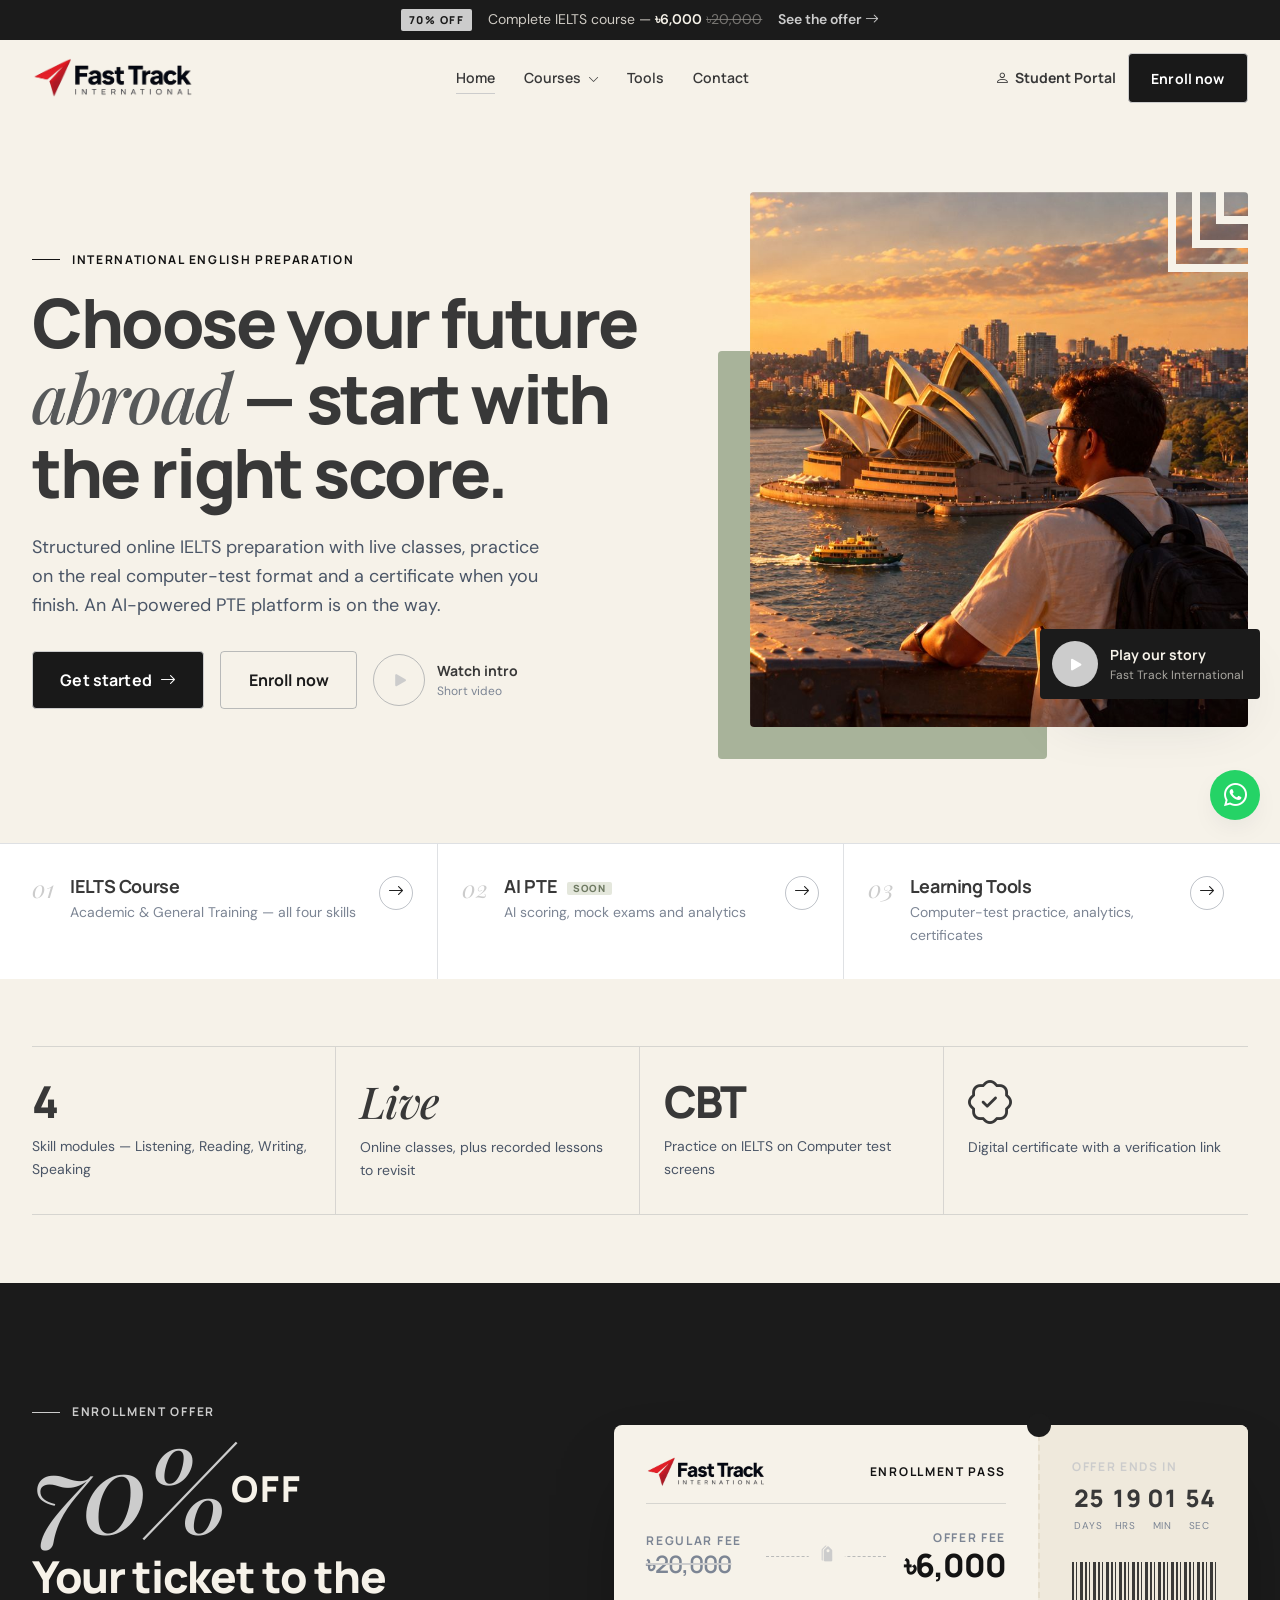
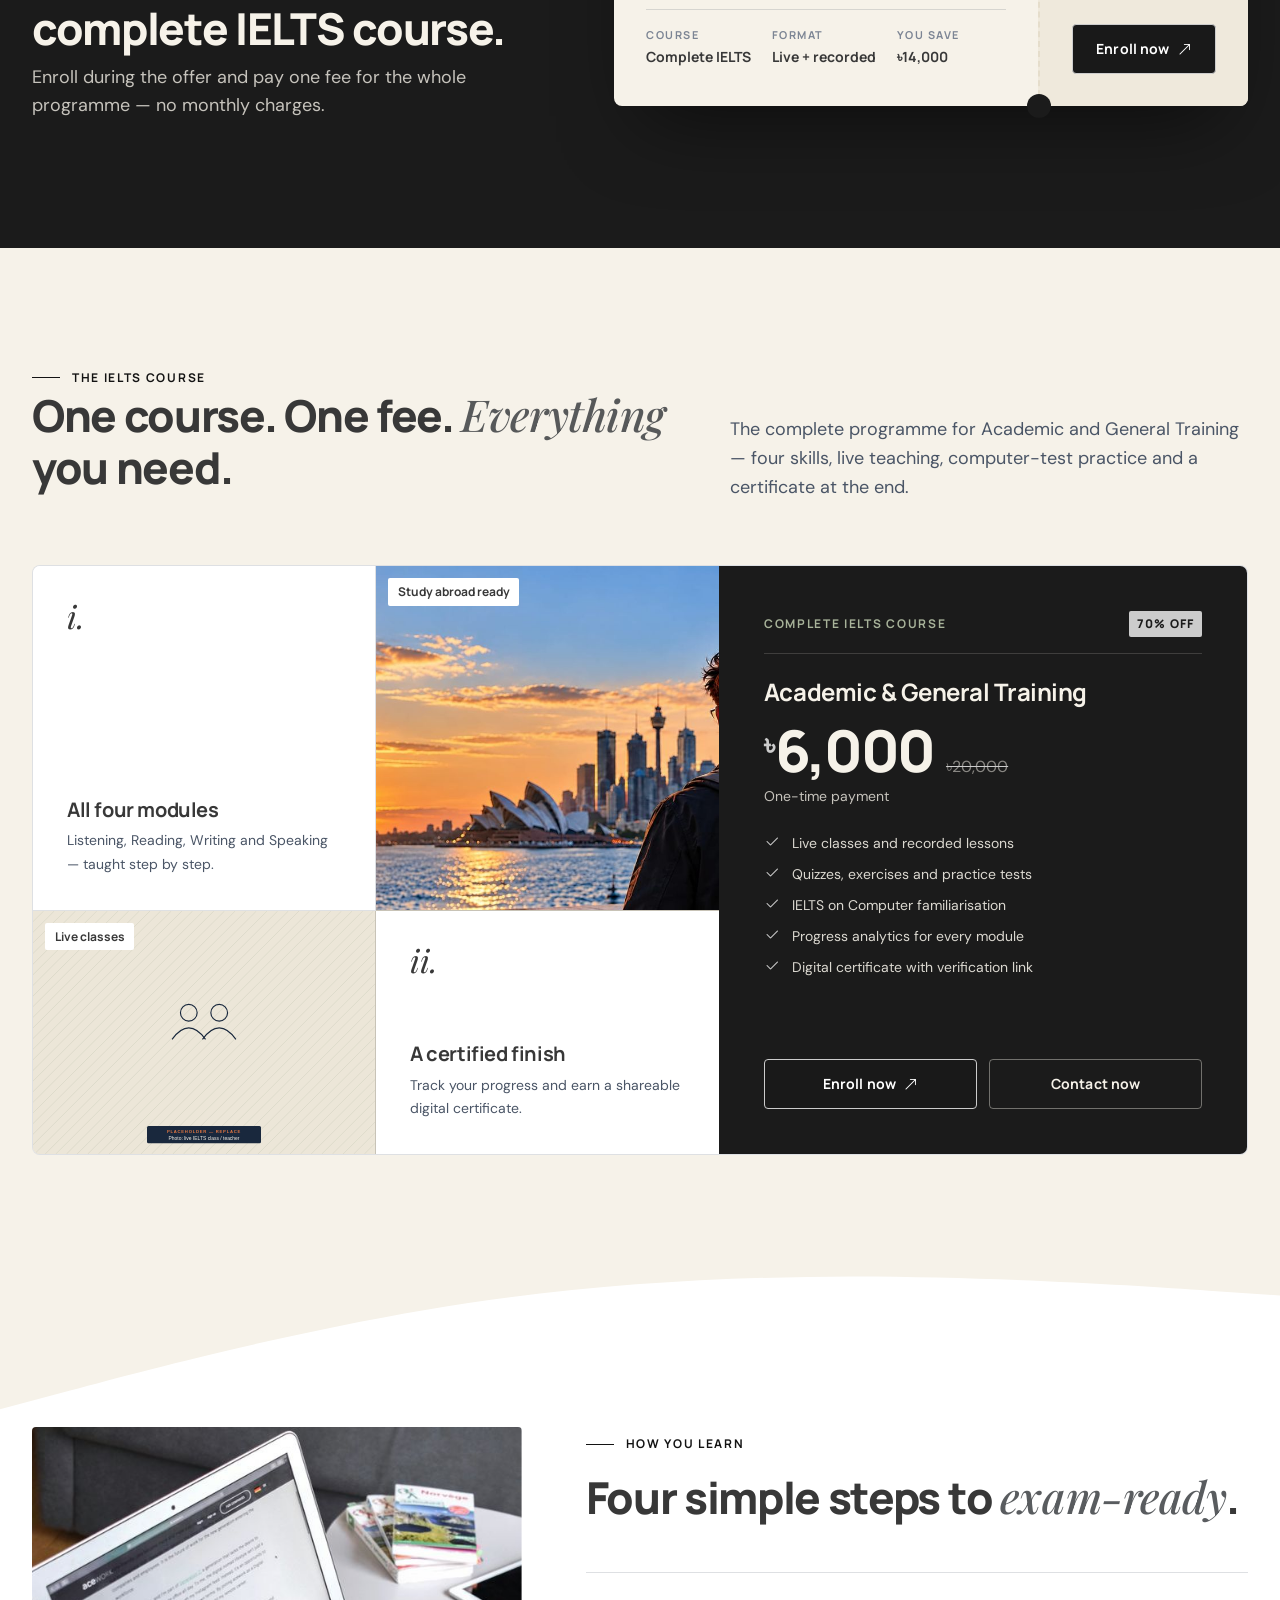
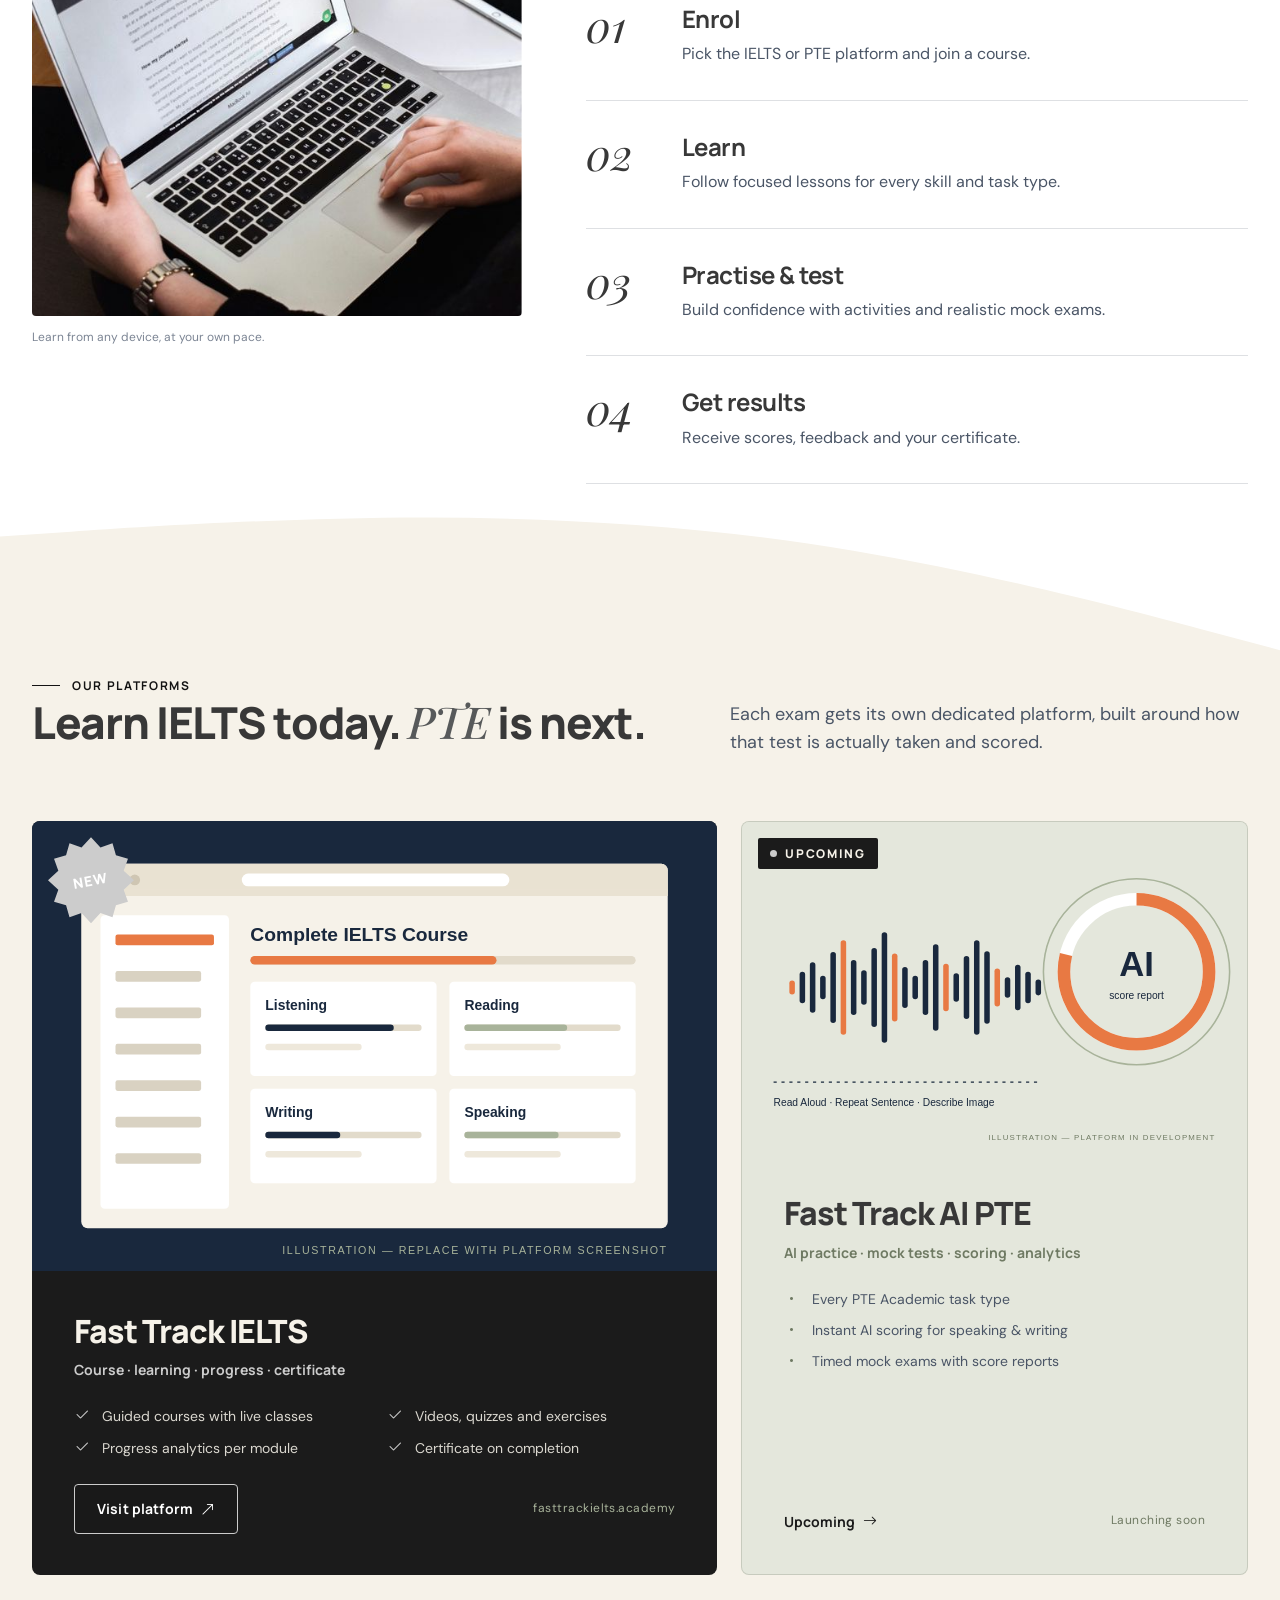
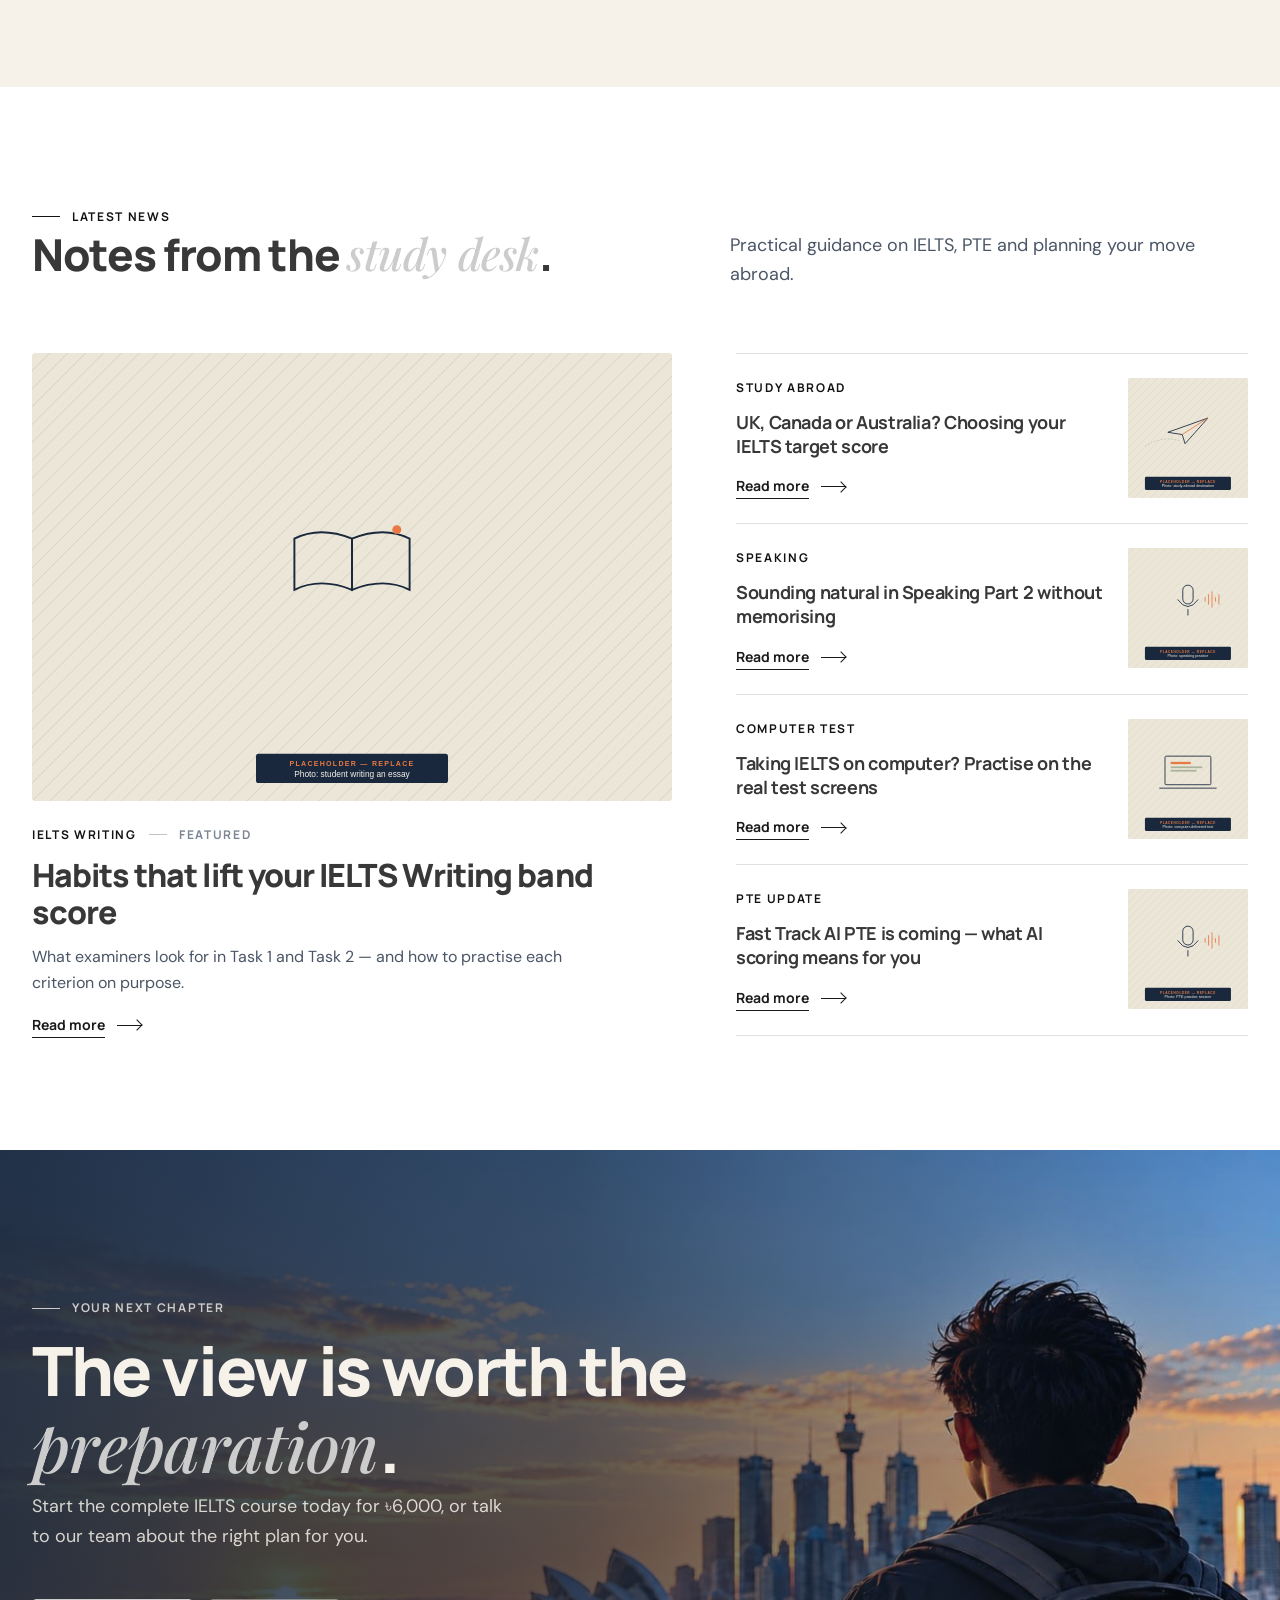
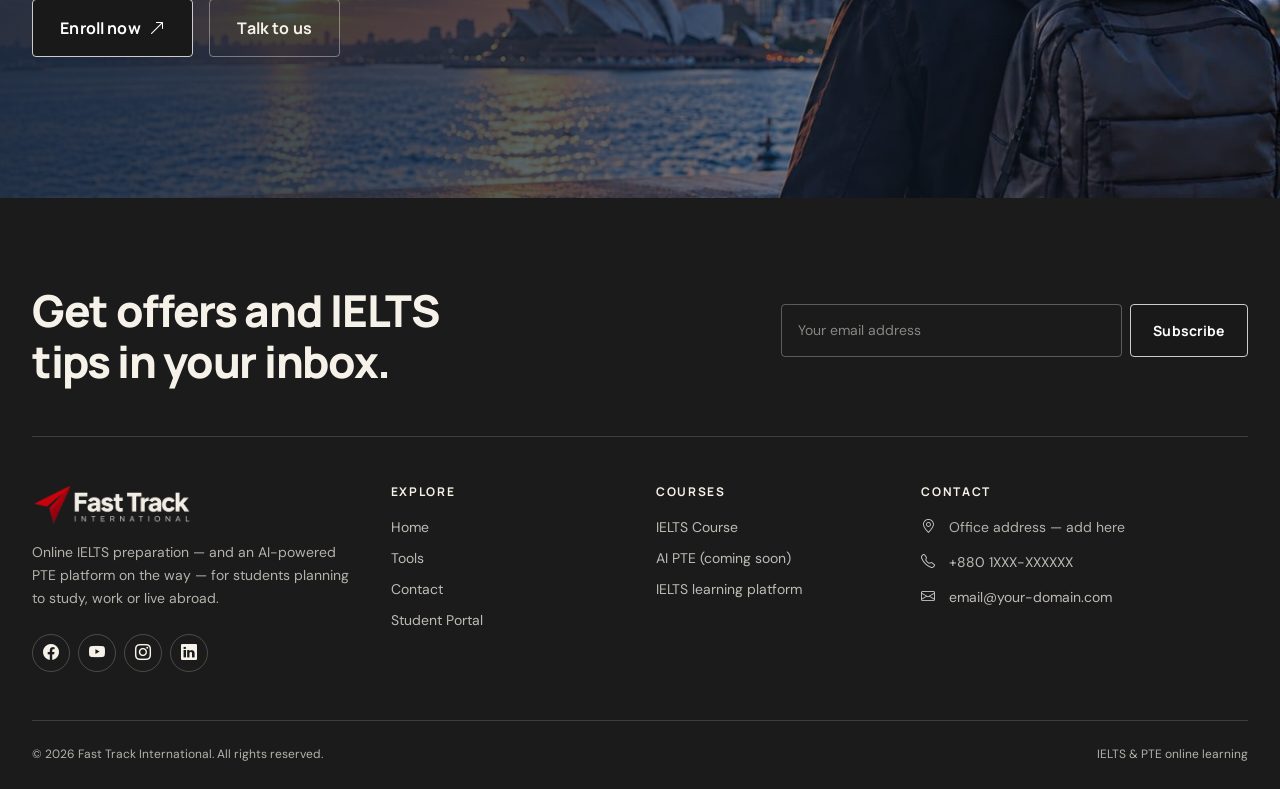
==== index.html @ a0065bc6 "first commit" ====
<!DOCTYPE html>
<html lang="en" class="no-js">
<head>
  <meta charset="UTF-8">
  <meta name="viewport" content="width=device-width, initial-scale=1">
  <title>Fast Track International — Online IELTS course & AI PTE</title>
  <meta name="description" content="Online IELTS course with live classes, computer-test practice and a certificate — ৳6,000 with the 70% enrollment offer. AI PTE platform coming soon.">
  <meta name="theme-color" content="#19283D">
  <meta property="og:type" content="website">
  <meta property="og:title" content="Fast Track International — Online IELTS course & AI PTE">
  <meta property="og:description" content="Online IELTS course with live classes, computer-test practice and a certificate — ৳6,000 with the 70% enrollment offer. AI PTE platform coming soon.">
  <meta property="og:image" content="images/photos/destination-1600.jpg">
  <link rel="icon" type="image/png" href="images/favicon.png">
  <link rel="apple-touch-icon" href="images/apple-touch-icon.png">

  <!-- Fonts: Manrope (headings/nav) · DM Sans (body/UI) · Playfair Display (editorial accents) -->
  <link rel="preconnect" href="https://fonts.googleapis.com">
  <link rel="preconnect" href="https://fonts.gstatic.com" crossorigin>
  <link href="https://fonts.googleapis.com/css2?family=DM+Sans:opsz,wght@9..40,400;9..40,500;9..40,600;9..40,700&family=Manrope:wght@500;600;700;800&family=Playfair+Display:ital,wght@1,400;1,500;1,600&display=swap" rel="stylesheet">

  <link href="https://cdn.jsdelivr.net/npm/bootstrap@5.3.3/dist/css/bootstrap.min.css" rel="stylesheet">
  <link href="https://cdn.jsdelivr.net/npm/bootstrap-icons@1.11.3/font/bootstrap-icons.min.css" rel="stylesheet">
  <link href="css/style.css" rel="stylesheet">
</head>
<body data-page="home">
  <a class="skip-link" href="#main">Skip to content</a>

  <!-- Announcement -->
  <div class="announce" role="region" aria-label="Enrollment offer">
    <div class="container">
      <span class="tag">70% OFF</span>
      <span>Complete IELTS course — <strong>৳6,000</strong> <del class="opacity-50">৳20,000</del></span>
      <a href="index.html#offer">See the offer <i class="bi bi-arrow-right" aria-hidden="true"></i></a>
    </div>
  </div>

  <!-- Navigation -->
  <header class="site-nav">
    <nav class="navbar navbar-expand-lg" aria-label="Main">
      <div class="container">
        <a class="navbar-brand brand" href="index.html" aria-label="Fast Track International — home">
          <img src="images/logo.png" alt="Fast Track International" width="162" height="40">
        </a>
        <button class="navbar-toggler" type="button" data-bs-toggle="collapse" data-bs-target="#siteMenu" aria-controls="siteMenu" aria-expanded="false" aria-label="Open menu">
          <span></span><span></span><span></span>
        </button>
        <div class="collapse navbar-collapse" id="siteMenu">
          <ul class="navbar-nav mx-auto">
            <li class="nav-item"><a class="nav-link" data-nav="home" href="index.html">Home</a></li>
            <li class="nav-item dropdown">
              <a class="nav-link dropdown-toggle" data-nav="courses" href="#" role="button" data-bs-toggle="dropdown" aria-expanded="false">Courses <i class="bi bi-chevron-down" aria-hidden="true"></i></a>
              <div class="dropdown-menu nav-dd">
                <a href="ielts.html" data-nav="ielts"><span class="dd-code dd-ielts">IELTS</span><span><strong>IELTS Course <span class="pill-tag orange">70% OFF</span></strong><small>All four skills, live classes, certificate</small></span></a>
                <a href="pte.html" data-nav="pte"><span class="dd-code dd-pte">PTE</span><span><strong>AI PTE <span class="pill-tag sage">SOON</span></strong><small>AI scoring, mock tests and analytics</small></span></a>
              </div>
            </li>
            <li class="nav-item"><a class="nav-link" data-nav="tools" href="tools.html">Tools</a></li>
            <li class="nav-item"><a class="nav-link" data-nav="contact" href="contact.html">Contact</a></li>
          </ul>
          <div class="nav-actions">
            <a class="nav-portal" data-nav="portal" href="portal.html"><i class="bi bi-person" aria-hidden="true"></i> Student Portal</a>
            <a class="btn btn-primary-ft" href="https://fasttrackielts.academy/">Enroll now</a>
          </div>
        </div>
      </div>
    </nav>
  </header>

  <main id="main">
    <!-- ============ HERO (layout modelled on the client's reference: label · headline · two actions · photo · program strip) ============ -->
    <section class="hero" aria-labelledby="hero-title">
      <div class="container">
        <div class="hero-grid">
          <div class="hero-copy">
            <p class="kicker reveal"><span class="bar"></span>International English preparation</p>
            <h1 id="hero-title" class="display reveal" data-delay="80">Choose your future <span class="serif-orange text-muted">abroad</span> — start with the right score.</h1>
            <p class="lead-text reveal" data-delay="160">Structured online IELTS preparation with live classes, practice on the real computer-test format and a certificate when you finish. An AI-powered PTE platform is on the way.</p>
            <div class="hero-actions reveal" data-delay="240">
              <a href="ielts.html" class="btn btn-primary-ft btn-lg">Get started <i class="bi bi-arrow-right" aria-hidden="true"></i></a>
              <a href="https://fasttrackielts.academy/" class="btn btn-line btn-lg">Enroll now</a>
              <button type="button" class="play-link" data-bs-toggle="modal" data-bs-target="#videoModal" data-video="NOwg6LkDw4">
                <span class="pl-circle"><i class="bi bi-play-fill" aria-hidden="true"></i></span>
                <span class="text-start">Watch intro<small>Short video</small></span>
              </button>
            </div>
          </div>

          <figure class="hero-figure reveal" data-delay="120">
            <div class="hf-img reveal-img">
              <img src="images/photos/hero-student-900.jpg"
                   srcset="images/photos/hero-student-560.jpg 560w, images/photos/hero-student-900.jpg 900w, images/photos/hero-student-1200.jpg 1200w"
                   sizes="(max-width: 991px) 92vw, 46vw" width="900" height="877"
                   alt="A student with a backpack looks across Sydney Harbour at sunset" fetchpriority="high">
            </div>
            <div class="shape-line shape-1">
              <svg xmlns="http://www.w3.org/2000/svg" width="72" height="72" fill="none">
                <path d="M 64 256 L 0 256 L 0 192 L 64 192 Z M 160 256 L 96 256 L 96 160 L 0 160 L 0 96 L 160 96 Z M 256 256 L 192 256 L 192 64 L 0 64 L 0 0 L 256 0 Z" fill="rgb(84, 84, 84, 0)"></path>
              </svg>
            </div>
            <div class="shape-line shape-2">
              <svg xmlns="http://www.w3.org/2000/svg" width="48" height="48" fill="none">
                <path d="M 64 256 L 0 256 L 0 192 L 64 192 Z M 160 256 L 96 256 L 96 160 L 0 160 L 0 96 L 160 96 Z M 256 256 L 192 256 L 192 64 L 0 64 L 0 0 L 256 0 Z" fill="rgb(84, 84, 84, 0)"></path>
              </svg>
            </div>
            <div class="shape-line shape-3">
              <svg xmlns="http://www.w3.org/2000/svg" width="24" height="24" fill="none">
                <path d="M 64 256 L 0 256 L 0 192 L 64 192 Z M 160 256 L 96 256 L 96 160 L 0 160 L 0 96 L 160 96 Z M 256 256 L 192 256 L 192 64 L 0 64 L 0 0 L 256 0 Z" fill="rgb(84, 84, 84, 0)"></path>
              </svg>
            </div>
            <button type="button" class="hero-video" data-bs-toggle="modal" data-bs-target="#videoModal" data-video="NOwg6LkDw4">
              <span class="hv-play"><i class="bi bi-play-fill" aria-hidden="true"></i></span>
              <span>Play our story<small>Fast Track International</small></span>
            </button>
          </figure>
        </div>
      </div>

      <!-- Program strip -->
      <div class="programs">
        <div class="container">
          <a class="program reveal" href="ielts.html">
            <span class="p-num">01</span>
            <span><h2>IELTS Course</h2><p>Academic &amp; General Training — all four skills</p></span>
            <span class="p-go" aria-hidden="true"><i class="bi bi-arrow-right"></i></span>
          </a>
          <a class="program reveal" data-delay="80" href="pte.html">
            <span class="p-num">02</span>
            <span><h2>AI PTE <span class="pill-tag sage">SOON</span></h2><p>AI scoring, mock exams and analytics</p></span>
            <span class="p-go" aria-hidden="true"><i class="bi bi-arrow-right"></i></span>
          </a>
          <a class="program reveal" data-delay="160" href="tools.html">
            <span class="p-num">03</span>
            <span><h2>Learning Tools</h2><p>Computer-test practice, analytics, certificates</p></span>
            <span class="p-go" aria-hidden="true"><i class="bi bi-arrow-right"></i></span>
          </a>
        </div>
      </div>
    </section>

    <!-- ============ FACTS (course facts only — no invented numbers) ============ -->
    <section class="section-tight" aria-label="Course at a glance">
      <div class="container">
        <div class="facts">
          <div class="fact reveal"><span class="f-big">4</span><p>Skill modules — Listening, Reading, Writing, Speaking</p></div>
          <div class="fact reveal" data-delay="80"><span class="f-big"><span class="serif">Live</span></span><p>Online classes, plus recorded lessons to revisit</p></div>
          <div class="fact reveal" data-delay="160"><span class="f-big">CBT</span><p>Practice on IELTS on Computer test screens</p></div>
          <div class="fact reveal" data-delay="240"><span class="f-big"><i class="bi bi-patch-check" aria-hidden="true"></i></span><p>Digital certificate with a verification link</p></div>
        </div>
      </div>
    </section>

    <!-- ============ ENROLLMENT OFFER — boarding pass ============ -->
    <section id="offer" class="section offer" aria-labelledby="offer-title" data-offer>
      <div class="container">
        <div class="offer-grid">
          <div class="reveal">
            <p class="kicker on-dark"><span class="bar"></span>Enrollment offer</p>
            <p class="offer-big" aria-hidden="true">70%<small>OFF</small></p>
            <h2 id="offer-title" class="h-xl">Your ticket to the complete IELTS course.</h2>
            <p class="lead-text" style="color:rgba(246,242,233,.78)">Enroll during the offer and pay one fee for the whole programme — no monthly charges.</p>
          </div>

          <article class="ticket reveal" data-delay="120" aria-label="IELTS course offer ticket">
            <div class="ticket-main">
              <div class="ticket-top">
                <img src="images/logo.png" alt="" width="120" height="30">
                <span class="small-caps">Enrollment pass</span>
              </div>
              <div class="route">
                <div><span class="r-label">Regular fee</span><del class="r-val">৳20,000</del></div>
                <span class="r-path" aria-hidden="true"><i class="bi bi-tags-fill"></i></span>
                <div class="r-to"><span class="r-label">Offer fee</span><strong class="r-val">৳6,000</strong></div>
              </div>
              <div class="ticket-meta">
                <div><span>Course</span><strong>Complete IELTS</strong></div>
                <div><span>Format</span><strong>Live + recorded</strong></div>
                <div><span>You save</span><strong>৳14,000</strong></div>
              </div>
            </div>
            <div class="ticket-stub">
              <div>
                <span class="small-caps text-orange d-block mb-2">Offer ends in</span>
                <!-- Change the end date here (Asia/Dhaka time) -->
                <div class="countdown js-countdown" data-end="2026-12-31T23:59:59+06:00" role="timer" aria-live="off">
                  <div><b data-cd="d">00</b><small>Days</small></div>
                  <div><b data-cd="h">00</b><small>Hrs</small></div>
                  <div><b data-cd="m">00</b><small>Min</small></div>
                  <div><b data-cd="s">00</b><small>Sec</small></div>
                </div>
              </div>
              <div class="barcode" aria-hidden="true"></div>
              <a href="https://fasttrackielts.academy/" class="btn btn-primary-ft w-100">Enroll now <i class="bi bi-arrow-up-right" aria-hidden="true"></i></a>
            </div>
          </article>
        </div>
      </div>
    </section>

    <!-- ============ IELTS COURSE & FEE ============ -->
    <section id="course" class="section" aria-labelledby="course-title">
      <div class="container">
        <div class="section-head split">
          <div class="reveal">
            <p class="kicker"><span class="bar"></span>The IELTS course</p>
            <h2 id="course-title" class="h-xl">One course. One fee. <span class="serif-orange text-muted">Everything</span> you need.</h2>
          </div>
          <p class="lead-text reveal" data-delay="100">The complete programme for Academic and General Training — four skills, live teaching, computer-test practice and a certificate at the end.</p>
        </div>

        <div class="course-wrap reveal">
          <div class="course-mosaic">
            <div class="cm-cell cm-text cm-a">
              <span class="cm-num">i.</span>
              <div><h3>All four modules</h3><p>Listening, Reading, Writing and Speaking — taught step by step.</p></div>
            </div>
            <div class="cm-cell cm-img cm-b">
              <img src="images/photos/harbour-600.jpg" srcset="images/photos/harbour-600.jpg 600w, images/photos/harbour-900.jpg 900w" sizes="(max-width: 991px) 50vw, 28vw" alt="Sydney Opera House and city skyline at sunset" width="600" height="600" loading="lazy">
              <span class="cm-cap">Study abroad ready</span>
            </div>
            <div class="cm-cell cm-img cm-c">
              <!-- PLACEHOLDER: replace with a photo of a live class -->
              <img src="images/placeholders/live-class.svg" alt="Placeholder: photo of a live IELTS class" width="900" height="640" loading="lazy">
              <span class="cm-cap">Live classes</span>
            </div>
            <div class="cm-cell cm-text cm-d">
              <span class="cm-num">ii.</span>
              <div><h3>A certified finish</h3><p>Track your progress and earn a shareable digital certificate.</p></div>
            </div>
          </div>

          <div class="price-panel">
            <div class="pp-head"><span class="small-caps">Complete IELTS Course</span><span class="pp-off">70% OFF</span></div>
            <h3>Academic &amp; General Training</h3>
            <div class="pp-price"><strong><span>৳</span>6,000</strong><del>৳20,000</del></div>
            <p class="pp-note m-0">One-time payment</p>
            <ul class="ticks">
              <li><i class="bi bi-check2" aria-hidden="true"></i>Live classes and recorded lessons</li>
              <li><i class="bi bi-check2" aria-hidden="true"></i>Quizzes, exercises and practice tests</li>
              <li><i class="bi bi-check2" aria-hidden="true"></i>IELTS on Computer familiarisation</li>
              <li><i class="bi bi-check2" aria-hidden="true"></i>Progress analytics for every module</li>
              <li><i class="bi bi-check2" aria-hidden="true"></i>Digital certificate with verification link</li>
            </ul>
            <div class="pp-actions">
              <a href="https://fasttrackielts.academy/" class="btn btn-primary-ft">Enroll now <i class="bi bi-arrow-up-right" aria-hidden="true"></i></a>
              <a href="contact.html" class="btn btn-line-light">Contact now</a>
            </div>
          </div>
        </div>
      </div>
    </section>

    <!-- ============ HOW YOU LEARN (content from the earlier Fast Track site) ============ -->
    <section class="section bg-white position-relative pb-4" aria-labelledby="learn-title">
      <div class="t-shape">
        <svg xmlns="http://www.w3.org/2000/svg" viewBox="0 0 1440 320">
          <path fill="#f6f2e9" fill-opacity="1" d="M0,160L80,138.7C160,117,320,75,480,48C640,21,800,11,960,10.7C1120,11,1280,21,1360,26.7L1440,32L1440,0L1360,0C1280,0,1120,0,960,0C800,0,640,0,480,0C320,0,160,0,80,0L0,0Z"></path>
        </svg>
      </div>
      <div class="container">
        <div class="learn-grid pt-5">
          <figure class="learn-photo reveal">
            <img class="reveal-img" src="images/photos/online-learning-1000.jpg" srcset="images/photos/online-learning-600.jpg 600w, images/photos/online-learning-1000.jpg 1000w" sizes="(max-width: 991px) 92vw, 40vw" alt="Hands on a laptop keyboard during an online lesson" width="1000" height="1000" loading="lazy">
            <figcaption>Learn from any device, at your own pace.</figcaption>
          </figure>
          <div>
            <p class="kicker reveal"><span class="bar"></span>How you learn</p>
            <h2 id="learn-title" class="h-xl reveal" data-delay="80">Four simple steps to <span class="serif-orange text-muted">exam-ready</span>.</h2>
            <ol class="steps mt-5">
              <li class="step reveal"><span class="st-num">01</span><div><h3>Enrol</h3><p>Pick the IELTS or PTE platform and join a course.</p></div></li>
              <li class="step reveal"><span class="st-num">02</span><div><h3>Learn</h3><p>Follow focused lessons for every skill and task type.</p></div></li>
              <li class="step reveal"><span class="st-num">03</span><div><h3>Practise & test</h3><p>Build confidence with activities and realistic mock exams.</p></div></li>
              <li class="step reveal"><span class="st-num">04</span><div><h3>Get results</h3><p>Receive scores, feedback and your certificate.</p></div></li>
            </ol>
          </div>
        </div>
      </div>
    </section>

    <!-- ============ PLATFORMS — two distinct treatments ============ -->
    <section class="section position-relative" aria-labelledby="plat-title">
      <div class="t-shape" style="transform: scaleX(-1);">
        <svg xmlns="http://www.w3.org/2000/svg" viewBox="0 0 1440 320">
          <path fill="#ffffff" fill-opacity="1" d="M0,160L80,138.7C160,117,320,75,480,48C640,21,800,11,960,10.7C1120,11,1280,21,1360,26.7L1440,32L1440,0L1360,0C1280,0,1120,0,960,0C800,0,640,0,480,0C320,0,160,0,80,0L0,0Z"></path>
        </svg>
      </div>
      <div class="container">
        <div class="section-head split pt-5">
          <div class="reveal">
            <p class="kicker"><span class="bar"></span>Our platforms</p>
            <h2 id="plat-title" class="h-xl">Learn IELTS today. <span class="serif-orange text-muted">PTE</span> is next.</h2>
          </div>
          <p class="lead-text reveal" data-delay="100">Each exam gets its own dedicated platform, built around how that test is actually taken and scored.</p>
        </div>

        <div class="platforms">
          <article class="plat plat-ielts reveal">
            <span class="star-badge"><span>New</span></span>
            <div class="plat-visual"><img src="images/illustrations/ielts-platform.svg" alt="Illustration of the Fast Track IELTS course dashboard" width="640" height="420" loading="lazy"></div>
            <div class="plat-body">
              <h3>Fast Track IELTS</h3>
              <p class="plat-sub">Course · learning · progress · certificate</p>
              <ul class="ticks plat-cols m-0">
                <li><i class="bi bi-check2" aria-hidden="true"></i>Guided courses with live classes</li>
                <li><i class="bi bi-check2" aria-hidden="true"></i>Videos, quizzes and exercises</li>
                <li><i class="bi bi-check2" aria-hidden="true"></i>Progress analytics per module</li>
                <li><i class="bi bi-check2" aria-hidden="true"></i>Certificate on completion</li>
              </ul>
              <div class="plat-foot">
                <a href="https://fasttrackielts.academy/" class="btn btn-primary-ft">Visit platform <i class="bi bi-arrow-up-right" aria-hidden="true"></i></a>
                <span class="plat-url">fasttrackielts.academy</span>
              </div>
            </div>
          </article>

          <article class="plat plat-pte reveal" data-delay="120">
            <span class="status-upcoming"><span class="dot" aria-hidden="true"></span>Upcoming</span>
            <div class="plat-visual"><img src="images/illustrations/pte-platform.svg" alt="Illustration of AI speech scoring for the upcoming AI PTE platform" width="640" height="420" loading="lazy"></div>
            <div class="plat-body">
              <h3>Fast Track AI PTE</h3>
              <p class="plat-sub">AI practice · mock tests · scoring · analytics</p>
              <ul class="ticks m-0">
                <li><i class="bi bi-dot" aria-hidden="true"></i>Every PTE Academic task type</li>
                <li><i class="bi bi-dot" aria-hidden="true"></i>Instant AI scoring for speaking &amp; writing</li>
                <li><i class="bi bi-dot" aria-hidden="true"></i>Timed mock exams with score reports</li>
              </ul>
              <div class="plat-foot">
                <a href="pte.html" class="link-arrow">Upcoming <i class="bi bi-arrow-right" aria-hidden="true"></i></a>
                <span class="plat-url">Launching soon</span>
              </div>
            </div>
          </article>
        </div>
      </div>
    </section>

    <!-- ============ LATEST NEWS — editorial layout (sample articles: replace with real posts) ============ -->
    <section class="section bg-white" aria-labelledby="news-title">
      <div class="container">
        <div class="section-head split">
          <div class="reveal">
            <p class="kicker"><span class="bar"></span>Latest news</p>
            <h2 id="news-title" class="h-xl">Notes from the <span class="serif-orange">study desk</span>.</h2>
          </div>
          <p class="lead-text reveal" data-delay="100">Practical guidance on IELTS, PTE and planning your move abroad.</p>
        </div>

        <div class="news-grid">
          <a class="news-lead reveal" href="#">
            <div class="nl-img"><img src="images/placeholders/news-writing.svg" alt="Placeholder: photo of a student writing an essay" width="1000" height="700" loading="lazy"></div>
            <div class="news-meta"><span>IELTS Writing</span><span class="sep"></span><span class="muted">Featured</span></div>
            <h3>Habits that lift your IELTS Writing band score</h3>
            <p>What examiners look for in Task 1 and Task 2 — and how to practise each criterion on purpose.</p>
            <span class="read-more"><span class="rm-text">Read more</span><span class="rm-line" aria-hidden="true"></span></span>
          </a>

          <ul class="news-list">
            <li class="reveal"><a class="news-item" href="#"><div><div class="news-meta"><span>Study abroad</span></div><h3>UK, Canada or Australia? Choosing your IELTS target score</h3><span class="read-more"><span class="rm-text">Read more</span><span class="rm-line" aria-hidden="true"></span></span></div><div class="ni-img"><img src="images/placeholders/news-destinations.svg" alt="Placeholder: destination photo" width="600" height="420" loading="lazy"></div></a></li>
            <li class="reveal" data-delay="80"><a class="news-item" href="#"><div><div class="news-meta"><span>Speaking</span></div><h3>Sounding natural in Speaking Part 2 without memorising</h3><span class="read-more"><span class="rm-text">Read more</span><span class="rm-line" aria-hidden="true"></span></span></div><div class="ni-img"><img src="images/placeholders/news-speaking.svg" alt="Placeholder: speaking practice photo" width="600" height="420" loading="lazy"></div></a></li>
            <li class="reveal" data-delay="160"><a class="news-item" href="#"><div><div class="news-meta"><span>Computer test</span></div><h3>Taking IELTS on computer? Practise on the real test screens</h3><span class="read-more"><span class="rm-text">Read more</span><span class="rm-line" aria-hidden="true"></span></span></div><div class="ni-img"><img src="images/placeholders/news-computer-test.svg" alt="Placeholder: computer test photo" width="600" height="420" loading="lazy"></div></a></li>
            <li class="reveal" data-delay="240"><a class="news-item" href="#"><div><div class="news-meta"><span>PTE update</span></div><h3>Fast Track AI PTE is coming — what AI scoring means for you</h3><span class="read-more"><span class="rm-text">Read more</span><span class="rm-line" aria-hidden="true"></span></span></div><div class="ni-img"><img src="images/placeholders/news-pte.svg" alt="Placeholder: PTE practice photo" width="600" height="420" loading="lazy"></div></a></li>
          </ul>
        </div>
      </div>
    </section>

    <!-- ============ CLOSING CTA ============ -->
    <section class="cta-photo" aria-labelledby="cta-title">
      <img class="cta-bg" src="images/photos/destination-1600.jpg" srcset="images/photos/destination-800.jpg 800w, images/photos/destination-1600.jpg 1600w" sizes="100vw" alt="" width="1600" height="911" loading="lazy">
      <div class="container">
        <p class="kicker on-dark reveal"><span class="bar"></span>Your next chapter</p>
        <h2 id="cta-title" class="display reveal" data-delay="80">The view is worth the <span class="serif-orange">preparation</span>.</h2>
        <p class="reveal mb-5" data-delay="160">Start the complete IELTS course today for ৳6,000, or talk to our team about the right plan for you.</p>
        <div class="d-flex flex-wrap gap-3 reveal" data-delay="240">
          <a href="https://fasttrackielts.academy/" class="btn btn-primary-ft btn-lg">Enroll now <i class="bi bi-arrow-up-right" aria-hidden="true"></i></a>
          <a href="contact.html" class="btn btn-line-light btn-lg">Talk to us</a>
        </div>
      </div>
    </section>

    <!-- Video modal -->
    <div class="modal fade video-modal" id="videoModal" tabindex="-1" aria-labelledby="videoModalLabel" aria-hidden="true">
      <div class="modal-dialog modal-dialog-centered">
        <div class="modal-content">
          <div class="vm-bar">
            <p id="videoModalLabel">Fast Track International <span>— introduction</span></p>
            <button type="button" class="vm-close" data-bs-dismiss="modal">Close <i class="bi bi-x-lg" aria-hidden="true"></i></button>
          </div>
          <div class="vm-frame"><div class="ratio ratio-16x9">
            <iframe src="" data-video="NOwg6LkDw4" title="Fast Track International introduction video" allow="accelerometer; autoplay; clipboard-write; encrypted-media; gyroscope; picture-in-picture" allowfullscreen></iframe>
          </div></div>
        </div>
      </div>
    </div>
  </main>

  <!-- Footer -->
  <footer class="site-footer">
    <div class="container">
      <div class="footer-top">
        <h2>Get offers and IELTS tips in your inbox.</h2>
        <form class="js-validate" data-success="Subscribed — thank you.">
          <div class="f-sub">
            <label for="fSub" class="visually-hidden">Email address</label>
            <input id="fSub" type="email" placeholder="Your email address" autocomplete="email" required>
            <button type="submit" class="btn btn-primary-ft">Subscribe</button>
          </div>
          <p class="form-msg" role="status"></p>
        </form>
      </div>

      <div class="footer-cols">
        <div>
          <img src="images/logo-light.png" alt="Fast Track International" width="160" height="40" loading="lazy">
          <p>Online IELTS preparation — and an AI-powered PTE platform on the way — for students planning to study, work or live abroad.</p>
          <div class="socials">
            <!-- TODO: add real social profile URLs -->
            <a href="#" aria-label="Facebook"><i class="bi bi-facebook" aria-hidden="true"></i></a>
            <a href="#" aria-label="YouTube"><i class="bi bi-youtube" aria-hidden="true"></i></a>
            <a href="#" aria-label="Instagram"><i class="bi bi-instagram" aria-hidden="true"></i></a>
            <a href="#" aria-label="LinkedIn"><i class="bi bi-linkedin" aria-hidden="true"></i></a>
          </div>
        </div>
        <nav aria-label="Footer — explore">
          <h3>Explore</h3>
          <ul class="f-links">
            <li><a href="index.html">Home</a></li>
            <li><a href="tools.html">Tools</a></li>
            <li><a href="contact.html">Contact</a></li>
            <li><a href="portal.html">Student Portal</a></li>
          </ul>
        </nav>
        <nav aria-label="Footer — courses">
          <h3>Courses</h3>
          <ul class="f-links">
            <li><a href="ielts.html">IELTS Course</a></li>
            <li><a href="pte.html">AI PTE (coming soon)</a></li>
            <li><a href="https://fasttrackielts.academy/">IELTS learning platform</a></li>
          </ul>
        </nav>
        <div>
          <h3>Contact</h3>
          <!-- TODO: replace placeholder contact details -->
          <ul class="f-contact">
            <li><i class="bi bi-geo-alt" aria-hidden="true"></i><span>Office address — add here</span></li>
            <li><i class="bi bi-telephone" aria-hidden="true"></i><a href="#contact-phone-todo">+880 1XXX-XXXXXX</a></li>
            <li><i class="bi bi-envelope" aria-hidden="true"></i><a href="mailto:email@your-domain.com">email@your-domain.com</a></li>
          </ul>
        </div>
      </div>

      <div class="footer-bottom">
        <span>&copy; <span class="js-year">2026</span> Fast Track International. All rights reserved.</span>
        <span>IELTS &amp; PTE online learning</span>
      </div>
    </div>
  </footer>

  <!-- WhatsApp — TODO: put your number in the link, e.g. https://wa.me/8801XXXXXXXXX -->
  <a href="https://wa.me/" class="wa-float" aria-label="Chat with us on WhatsApp">
    <i class="bi bi-whatsapp" aria-hidden="true"></i><span class="wa-tip">Chat with us</span>
  </a>
  <button type="button" id="toTop" class="to-top" aria-label="Back to top"><i class="bi bi-arrow-up" aria-hidden="true"></i></button>

  <script src="https://cdn.jsdelivr.net/npm/jquery@3.7.1/dist/jquery.min.js"></script>
  <script src="https://cdn.jsdelivr.net/npm/bootstrap@5.3.3/dist/js/bootstrap.bundle.min.js"></script>
  <script src="js/main.js"></script>
</body>
</html>
---- css/style.css ----
/* =====================================================================
   Fast Track International — Visual identity v3 (editorial)
   Warm Ivory · Deep Navy · Terracotta · Soft Sage · White
   Type: Manrope (headings/nav) · DM Sans (body/UI) · Playfair Display (editorial accents)
   ===================================================================== */

/* ---------------------------------------------------------------------
   1. Tokens
   --------------------------------------------------------------------- */
:root {
  /* Colour */
  --ivory: #f6f2e9;
  --ivory-2: #efe9dc;
  --ivory-3: #e5ddcb;
  --navy: #1b1b1b;
  --navy-2: #22344e;
  --navy-3: #2e4363;
  --orange: #ccc;
  --orange-d: #131313;
  --orange-l: #fbe3d5;
  --sage: #a8b39a;
  --sage-d: #6f7a63;
  --sage-l: #e4e7dc;
  --white: #ffffff;
  --ink: #383838;
  --text: #4a5566;
  --muted: #7c8594;
  --rule: rgba(25, 40, 61, 0.14);
  --rule-strong: rgba(25, 40, 61, 0.28);
  --rule-light: rgba(246, 242, 233, 0.16);

  /* Type families */
  --f-head: "Manrope", system-ui, -apple-system, "Segoe UI", sans-serif;
  --f-body: "DM Sans", system-ui, -apple-system, "Segoe UI", sans-serif;
  --f-serif: "Playfair Display", Georgia, "Times New Roman", serif;

  /* Type scale (fluid, ~1.25 ratio) */
  --fs-12: 0.75rem;
  --fs-14: 0.875rem;
  --fs-16: 1rem;
  --fs-18: 1.125rem;
  --fs-20: clamp(1.1rem, 1.05rem + 0.25vw, 1.25rem);
  --fs-24: clamp(1.3rem, 1.15rem + 0.6vw, 1.5rem);
  --fs-32: clamp(1.6rem, 1.3rem + 1.2vw, 2rem);
  --fs-44: clamp(2rem, 1.4rem + 2.4vw, 2.75rem);
  --fs-64: clamp(2.6rem, 1.6rem + 4vw, 4.25rem);
  --fs-96: clamp(3.6rem, 2rem + 7vw, 7rem);
  --lh-tight: 1.08;
  --lh-head: 1.18;
  --lh-body: 1.65;
  --track-caps: 0.14em;

  /* Spacing (8pt) */
  --s-1: 0.25rem;
  --s-2: 0.5rem;
  --s-3: 0.75rem;
  --s-4: 1rem;
  --s-5: 1.5rem;
  --s-6: 2rem;
  --s-7: 3rem;
  --s-8: 4rem;
  --s-9: 6rem;
  --section: clamp(4.5rem, 3rem + 5vw, 8.5rem);
  --nav-h: 76px;
  --container: 1240px;

  /* Shape — restrained */
  --r-xs: 2px;
  --r-sm: 4px;
  --r-md: 8px;
  --r-pill: 999px;

  /* Elevation — soft, warm */
  --sh-1: 0 1px 2px rgba(25, 40, 61, 0.06);
  --sh-2: 0 10px 30px -12px rgba(25, 40, 61, 0.18);
  --sh-3: 0 30px 60px -24px rgba(25, 40, 61, 0.28);

  /* Motion */
  --ease: cubic-bezier(0.2, 0.7, 0.2, 1);
  --t-1: 0.18s;
  --t-2: 0.35s;
  --t-3: 0.7s;
}

/* ---------------------------------------------------------------------
   2. Base
   --------------------------------------------------------------------- */
*,
*::before,
*::after {
  box-sizing: border-box;
}
html {
  scroll-padding-top: calc(var(--nav-h) + 12px);
  -webkit-text-size-adjust: 100%;
}
body {
  margin: 0;
  font-family: var(--f-body);
  font-size: var(--fs-16);
  line-height: var(--lh-body);
  color: var(--text);
  background: var(--ivory);
  overflow-x: clip;
  -webkit-font-smoothing: antialiased;
  text-rendering: optimizeLegibility;
}
.container {
  max-width: var(--container);
}
h1,
h2,
h3,
h4,
h5,
h6 {
  font-family: var(--f-head);
  color: var(--ink);
  font-weight: 700;
  line-height: var(--lh-head);
  letter-spacing: -0.02em;
  margin-top: 0;
}
p {
  margin-top: 0;
}
a {
  color: var(--navy);
  text-underline-offset: 3px;
  transition: color var(--t-1);
}
a:hover {
  color: var(--orange-d);
}
img,
svg {
  max-width: 100%;
  height: auto;
  display: block;
}
::selection {
  background: var(--orange);
  color: var(--white);
}
:focus-visible {
  outline: 2px solid var(--orange);
  outline-offset: 3px;
}

.serif {
  font-family: var(--f-serif);
  font-style: italic;
  font-weight: 500;
  letter-spacing: -0.01em;
}
.serif-orange {
  font-family: var(--f-serif);
  font-style: italic;
  font-weight: 500;
  color: var(--orange);
  letter-spacing: -0.01em;
}
.text-orange {
  color: var(--orange) !important;
}
.text-sage {
  color: var(--sage-d) !important;
}
.bg-ivory-2 {
  background: var(--ivory-2);
}
.bg-white {
  background: var(--white) !important;
}
.bg-navy {
  background: var(--navy);
  color: rgba(246, 242, 233, 0.78);
}
.bg-navy h1,
.bg-navy h2,
.bg-navy h3,
.bg-navy h4 {
  color: var(--ivory);
}

.skip-link {
  position: absolute;
  left: var(--s-4);
  top: -60px;
  z-index: 2000;
  padding: var(--s-2) var(--s-4);
  background: var(--navy);
  color: var(--ivory);
  border-radius: var(--r-sm);
}
.skip-link:focus {
  top: var(--s-3);
  color: var(--ivory);
}

/* ---------------------------------------------------------------------
   3. Shared typographic pieces
   --------------------------------------------------------------------- */
.kicker {
  display: inline-flex;
  align-items: center;
  gap: var(--s-3);
  margin-bottom: var(--s-4);
  font-family: var(--f-head);
  font-size: var(--fs-12);
  font-weight: 700;
  letter-spacing: var(--track-caps);
  text-transform: uppercase;
  color: var(--orange-d);
}
.kicker .num {
  color: var(--ink);
  font-variant-numeric: tabular-nums;
}
.kicker .bar {
  width: 28px;
  height: 1px;
  background: currentColor;
}
.bg-navy .kicker,
.kicker.on-dark {
  color: var(--orange);
}
.bg-navy .kicker .num,
.kicker.on-dark .num {
  color: var(--ivory);
}

.display {
  font-size: var(--fs-64);
  line-height: var(--lh-tight);
  letter-spacing: -0.035em;
  font-weight: 800;
}
.h-xl {
  font-size: var(--fs-44);
  line-height: var(--lh-head);
  letter-spacing: -0.03em;
  font-weight: 800;
}
.h-lg {
  font-size: var(--fs-32);
  font-weight: 800;
  letter-spacing: -0.025em;
}
.lead-text {
  font-size: var(--fs-18);
  line-height: 1.6;
  color: var(--text);
}
.small-caps {
  font-family: var(--f-head);
  font-size: var(--fs-12);
  font-weight: 700;
  letter-spacing: var(--track-caps);
  text-transform: uppercase;
}

.section {
  padding: var(--section) 0;
  position: relative;
}
.section-tight {
  padding: calc(var(--section) * 0.6) 0;
}
.section-head {
  display: grid;
  gap: var(--s-5);
  margin-bottom: var(--s-8);
}
@media (min-width: 992px) {
  .section-head.split {
    grid-template-columns: 1.1fr 0.9fr;
    align-items: end;
    gap: var(--s-8);
  }
  .section-head.split p {
    margin: 0;
  }
}
.rule-top {
  border-top: 1px solid var(--rule);
}

.t-shape {
  top: 0;
  left: 0;
  right: 0;
  z-index: 999;
  position: absolute;
}

/* ---------------------------------------------------------------------
   4. Buttons & links
   --------------------------------------------------------------------- */
.btn {
  --bs-btn-font-family: var(--f-head);
  display: inline-flex;
  align-items: center;
  justify-content: center;
  gap: var(--s-2);
  padding: 0.85rem 1.4rem;
  border-radius: var(--r-sm);
  font-family: var(--f-head);
  font-size: var(--fs-14);
  font-weight: 700;
  letter-spacing: 0.01em;
  white-space: nowrap;
  border: 1px solid transparent;
  transition:
    background-color var(--t-2) var(--ease),
    color var(--t-2) var(--ease),
    border-color var(--t-2) var(--ease),
    transform var(--t-2) var(--ease);
}
.btn i {
  transition: transform var(--t-2) var(--ease);
}
.btn:hover i.bi-arrow-right,
.btn:hover i.bi-arrow-up-right {
  transform: translateX(3px);
}
.btn:active {
  transform: translateY(1px);
}
.btn-lg {
  padding: 1rem 1.7rem;
  font-size: var(--fs-16);
}
.btn-primary-ft {
  background: #191919;
  color: var(--white);
  border-color: var(--orange);
}
.btn-primary-ft:hover,
.btn-primary-ft:focus-visible {
  background: var(--orange-d);
  border-color: var(--orange-d);
  color: var(--white);
}
.btn-navy {
  background: var(--navy);
  color: var(--ivory);
  border-color: var(--navy);
}
.btn-navy:hover {
  background: var(--navy-3);
  border-color: var(--navy-3);
  color: var(--ivory);
}
.btn-line {
  background: transparent;
  color: var(--navy);
  border-color: var(--rule-strong);
}
.btn-line:hover {
  border-color: var(--navy);
  color: var(--navy);
  background: var(--white);
}
.btn-line-light {
  background: transparent;
  color: var(--ivory);
  border-color: rgba(246, 242, 233, 0.4);
}
.btn-line-light:hover {
  background: var(--ivory);
  color: var(--navy);
  border-color: var(--ivory);
}
.btn[disabled] {
  opacity: 0.6;
  pointer-events: none;
}

.link-arrow {
  display: inline-flex;
  align-items: center;
  gap: var(--s-2);
  font-family: var(--f-head);
  font-size: var(--fs-14);
  font-weight: 700;
  color: var(--navy);
  text-decoration: none;
}
.link-arrow i {
  transition: transform var(--t-2) var(--ease);
}
.link-arrow:hover {
  color: var(--orange-d);
}
.link-arrow:hover i {
  transform: translateX(4px);
}

/* Read more — line grows to fill the row */
.read-more {
  display: flex;
  align-items: center;
  gap: var(--s-3);
  width: 100%;
  font-family: var(--f-head);
  font-size: var(--fs-14);
  font-weight: 700;
  color: var(--navy);
  text-decoration: none;
}
.read-more .rm-text {
  flex-shrink: 0;
  border-bottom: 1px solid currentColor;
  padding-bottom: 1px;
}
.read-more .rm-line {
  position: relative;
  flex: 0 1 24px;
  height: 1px;
  background: currentColor;
  transition: flex-basis 0.6s var(--ease);
}
.read-more .rm-line::after {
  content: "";
  position: absolute;
  right: 0;
  top: 50%;
  width: 8px;
  height: 8px;
  border-top: 1px solid currentColor;
  border-right: 1px solid currentColor;
  transform: translateY(-50%) rotate(45deg);
}
.read-more:hover,
.read-more:focus-visible,
.read-more.is-open,
.news-item:hover .read-more {
  color: var(--orange-d);
}
.read-more:hover .rm-line,
.read-more:focus-visible .rm-line,
.read-more.is-open .rm-line,
.news-item:hover .rm-line {
  flex-basis: 10%;
}

/* ---------------------------------------------------------------------
   5. Announcement + navigation
   --------------------------------------------------------------------- */
.announce {
  background: var(--navy);
  color: rgba(246, 242, 233, 0.82);
  font-size: var(--fs-14);
}
.announce .container {
  display: flex;
  align-items: center;
  justify-content: center;
  gap: var(--s-4);
  min-height: 40px;
  padding-block: var(--s-2);
  text-align: center;
  flex-wrap: wrap;
}
.announce strong {
  color: var(--ivory);
  font-weight: 600;
}
.announce a {
  color: var(--orange);
  font-weight: 600;
  text-decoration: none;
}
.announce a:hover {
  color: var(--ivory);
}
.announce .tag {
  font-family: var(--f-head);
  font-size: 0.68rem;
  font-weight: 800;
  letter-spacing: var(--track-caps);
  color: var(--navy);
  background: var(--orange);
  padding: 2px 8px;
  border-radius: var(--r-xs);
}

.site-nav {
  position: sticky;
  top: 0;
  z-index: 1030;
  background: rgba(246, 242, 233, 0.94);
  backdrop-filter: blur(8px);
  -webkit-backdrop-filter: blur(8px);
  border-bottom: 1px solid transparent;
  transition:
    border-color var(--t-2),
    background-color var(--t-2);
}
.site-nav.scrolled {
  border-color: var(--rule);
  background: rgba(246, 242, 233, 0.98);
}
.site-nav .navbar {
  min-height: var(--nav-h);
  padding: 0;
}
.brand img {
  width: 162px;
  height: auto;
}
@media (max-width: 575.98px) {
  .brand img {
    width: 140px;
  }
}
.site-nav .nav-link {
  position: relative;
  font-family: var(--f-head);
  font-size: var(--fs-14);
  font-weight: 600;
  color: var(--ink);
  padding: 0.5rem 0.9rem !important;
}
.site-nav .nav-link::after {
  content: "";
  position: absolute;
  left: 0.9rem;
  right: 0.9rem;
  bottom: 0.2rem;
  height: 1px;
  background: var(--orange);
  transform: scaleX(0);
  transform-origin: left;
  transition: transform var(--t-2) var(--ease);
}
.site-nav .nav-link:hover::after,
.site-nav .nav-link.active::after {
  transform: scaleX(1);
}
.site-nav .nav-link:hover,
.site-nav .nav-link.active,
.site-nav .nav-link.show {
  color: var(--ink);
}
.site-nav .dropdown-toggle::after {
  display: none;
}
.site-nav .dropdown-toggle .bi {
  font-size: 0.7rem;
  margin-left: 4px;
  display: inline-block;
  transition: transform var(--t-2) var(--ease);
}
.site-nav .dropdown-toggle.show .bi {
  transform: rotate(180deg);
}
.nav-dd {
  min-width: 340px;
  padding: var(--s-2);
  border: 1px solid var(--rule);
  border-radius: var(--r-md);
  background: var(--white);
  box-shadow: var(--sh-2);
  margin-top: var(--s-2) !important;
}
.nav-dd a {
  display: grid;
  grid-template-columns: 44px 1fr;
  gap: var(--s-3);
  align-items: start;
  padding: var(--s-3);
  border-radius: var(--r-sm);
  text-decoration: none;
  color: var(--ink);
  transition: background var(--t-1);
}
.nav-dd a:hover,
.nav-dd a:focus-visible {
  background: var(--ivory);
}
.nav-dd .dd-code {
  display: grid;
  place-items: center;
  height: 44px;
  border-radius: var(--r-sm);
  font-family: var(--f-head);
  font-weight: 800;
  font-size: 0.72rem;
  letter-spacing: 0.06em;
}
.dd-ielts {
  background: var(--navy);
  color: var(--ivory);
}
.dd-pte {
  background: var(--sage-l);
  color: var(--navy);
}
.nav-dd strong {
  display: block;
  font-family: var(--f-head);
  font-size: var(--fs-14);
}
.nav-dd small {
  display: block;
  color: var(--muted);
  font-size: var(--fs-12);
  line-height: 1.45;
}
.pill-tag {
  display: inline-block;
  margin-left: 6px;
  padding: 1px 6px;
  border-radius: var(--r-xs);
  font-family: var(--f-head);
  font-size: 0.62rem;
  font-weight: 800;
  letter-spacing: 0.08em;
  vertical-align: 1px;
}
.pill-tag.orange {
  background: var(--orange-l);
  color: var(--orange-d);
}
.pill-tag.sage {
  background: var(--sage-l);
  color: var(--sage-d);
}

.nav-actions {
  display: flex;
  align-items: center;
  gap: var(--s-3);
}
.nav-portal {
  font-family: var(--f-head);
  font-weight: 700;
  font-size: var(--fs-14);
  color: var(--ink);
  text-decoration: none;
  display: inline-flex;
  align-items: center;
  gap: 6px;
}
.nav-portal.active {
  color: var(--orange-d);
}

.navbar-toggler {
  border: 0;
  padding: var(--s-2);
  box-shadow: none !important;
  display: grid;
  gap: 5px;
}
.navbar-toggler span {
  display: block;
  width: 24px;
  height: 1.5px;
  background: var(--navy);
  transition:
    transform var(--t-2) var(--ease),
    opacity var(--t-1);
}
.navbar-toggler[aria-expanded="true"] span:nth-child(1) {
  transform: translateY(6.5px) rotate(45deg);
}
.navbar-toggler[aria-expanded="true"] span:nth-child(2) {
  opacity: 0;
}
.navbar-toggler[aria-expanded="true"] span:nth-child(3) {
  transform: translateY(-6.5px) rotate(-45deg);
}
@media (max-width: 991.98px) {
  .site-nav .navbar-collapse {
    border-top: 1px solid var(--rule);
    margin-top: var(--s-2);
    padding: var(--s-4) 0 var(--s-5);
  }
  .site-nav .nav-link {
    padding: 0.7rem 0 !important;
    font-size: var(--fs-16);
  }
  .site-nav .nav-link::after {
    left: 0;
    right: auto;
    width: 24px;
  }
  .nav-dd {
    box-shadow: none;
    border: 0;
    padding: 0 0 var(--s-2);
    min-width: 0;
    background: transparent;
  }
  .nav-actions {
    margin-top: var(--s-4);
    justify-content: space-between;
  }
}

/* ---------------------------------------------------------------------
   6. Home — hero (editorial, asymmetric)
   --------------------------------------------------------------------- */
.hero {
  position: relative;
  padding: clamp(2.5rem, 1.5rem + 4vw, 5.5rem) 0 0;
  overflow: hidden;
}
.hero-grid {
  display: grid;
  gap: var(--s-7);
  align-items: center;
}
@media (min-width: 992px) {
  .hero-grid {
    grid-template-columns: 1.08fr 0.92fr;
    gap: var(--s-8);
  }
}
.hero .display {
  margin-bottom: var(--s-5);
}
.hero .display .serif-orange {
  font-weight: 500;
  letter-spacing: -0.02em;
}
.hero-copy .lead-text {
  max-width: 33rem;
  margin-bottom: var(--s-6);
}
.hero-actions {
  display: flex;
  flex-wrap: wrap;
  align-items: center;
  gap: var(--s-4);
}
.play-link {
  display: inline-flex;
  align-items: center;
  gap: var(--s-3);
  background: none;
  border: 0;
  padding: 0;
  font-family: var(--f-head);
  font-weight: 700;
  font-size: var(--fs-14);
  color: var(--ink);
  cursor: pointer;
}
.play-link .pl-circle {
  width: 52px;
  height: 52px;
  border-radius: 50%;
  display: grid;
  place-items: center;
  border: 1px solid var(--rule-strong);
  color: var(--orange);
  font-size: 1.35rem;
  transition:
    background var(--t-2) var(--ease),
    color var(--t-2) var(--ease),
    border-color var(--t-2);
}
.play-link .pl-circle i {
  margin-left: 3px;
}
.play-link small {
  display: block;
  font-family: var(--f-body);
  font-weight: 400;
  color: var(--muted);
  font-size: var(--fs-12);
}
.play-link:hover .pl-circle,
.play-link:focus-visible .pl-circle {
  background: var(--orange);
  color: var(--white);
  border-color: var(--orange);
}

.hero-figure {
  position: relative;
  margin: 0;
  padding: 0 0 var(--s-6) var(--s-6);
}
.hero-figure::before {
  content: "";
  position: absolute;
  left: 0;
  bottom: 0;
  width: 62%;
  height: 72%;
  background: var(--sage);
  border-radius: var(--r-sm);
}
.hero-figure .hf-img {
  position: relative;
  overflow: hidden;
  border-radius: var(--r-sm);
  aspect-ratio: 4 / 4.3;
  background: var(--ivory-3);
}
.hero-figure img {
  width: 100%;
  height: 100%;
  object-fit: cover;
  object-position: 70% 50%;
}
.hero-figure figcaption {
  position: absolute;
  left: 0;
  bottom: -2px;
  transform: translateY(100%);
  padding-top: var(--s-3);
  font-size: var(--fs-12);
  color: var(--muted);
}
.hero-figure .shape-line {
  position: absolute;
  top: 0;
  right: 0;
  outline: 8px solid var(--ivory);
}
.hero-video {
  position: absolute;
  right: clamp(-12px, -1vw, 0px);
  bottom: calc(var(--s-6) + 28px);
  display: flex;
  align-items: center;
  gap: var(--s-3);
  padding: var(--s-3) var(--s-4) var(--s-3) var(--s-3);
  background: var(--navy);
  color: var(--ivory);
  border: 0;
  border-radius: var(--r-sm);
  font-family: var(--f-head);
  font-weight: 700;
  font-size: var(--fs-14);
  text-align: left;
  box-shadow: var(--sh-3);
  cursor: pointer;
  transition:
    background var(--t-2) var(--ease),
    transform var(--t-2) var(--ease);
}
.hero-video .hv-play {
  width: 46px;
  height: 46px;
  border-radius: 50%;
  display: grid;
  place-items: center;
  background: var(--orange);
  color: var(--white);
  font-size: 1.3rem;
}
.hero-video .hv-play i {
  margin-left: 3px;
}
.hero-video small {
  display: block;
  font-family: var(--f-body);
  font-weight: 400;
  color: rgba(246, 242, 233, 0.65);
  font-size: var(--fs-12);
}
.hero-video:hover,
.hero-video:focus-visible {
  background: var(--navy-3);
  transform: translateY(-2px);
}

/* Program strip (below hero) */
.programs {
  margin-top: clamp(3rem, 2rem + 4vw, 5.5rem);
  border-top: 1px solid var(--rule);
  background: var(--white);
}
.programs .container {
  display: grid;
  grid-template-columns: 1fr;
}
@media (min-width: 768px) {
  .programs .container {
    grid-template-columns: repeat(3, 1fr);
  }
}
.program {
  position: relative;
  display: grid;
  grid-template-columns: auto 1fr auto;
  gap: var(--s-4);
  align-items: start;
  padding: var(--s-6) var(--s-5);
  text-decoration: none;
  color: var(--ink);
  border-bottom: 1px solid var(--rule);
  transition: background var(--t-2) var(--ease);
}
@media (min-width: 768px) {
  .program {
    border-bottom: 0;
    border-left: 1px solid var(--rule);
  }
  .program:first-child {
    border-left: 0;
    padding-left: 0;
  }
}
.program .p-num {
  font-family: var(--f-serif);
  font-style: italic;
  font-size: var(--fs-24);
  color: var(--orange);
  line-height: 1;
}
.program h2 {
  font-size: var(--fs-18);
  margin-bottom: var(--s-1);
}
.program p {
  font-size: var(--fs-14);
  color: var(--muted);
  margin: 0;
}
.program .p-go {
  width: 34px;
  height: 34px;
  border-radius: 50%;
  border: 1px solid var(--rule-strong);
  display: grid;
  place-items: center;
  color: var(--navy);
  transition: all var(--t-2) var(--ease);
}
.program:hover {
  color: var(--ink);
}
.program:hover .p-go {
  background: var(--orange);
  border-color: var(--orange);
  color: var(--white);
  transform: rotate(-45deg);
}

/* Video modal */
.video-modal .modal-dialog {
  max-width: min(980px, 94vw);
}
.video-modal .modal-content {
  background: transparent;
  border: 0;
}
.video-modal .vm-frame {
  position: relative;
  background: #000;
  border-radius: var(--r-sm);
  overflow: hidden;
  box-shadow: 0 40px 80px rgba(0, 0, 0, 0.45);
}
.video-modal .vm-bar {
  display: flex;
  justify-content: space-between;
  align-items: center;
  gap: var(--s-4);
  padding-bottom: var(--s-3);
  color: var(--ivory);
}
.video-modal .vm-bar p {
  margin: 0;
  font-family: var(--f-head);
  font-weight: 700;
  font-size: var(--fs-14);
}
.video-modal .vm-bar p span {
  color: var(--orange);
}
.video-modal .vm-close {
  display: inline-flex;
  align-items: center;
  gap: var(--s-2);
  background: none;
  border: 1px solid rgba(246, 242, 233, 0.35);
  color: var(--ivory);
  border-radius: var(--r-sm);
  padding: 0.4rem 0.8rem;
  font-family: var(--f-head);
  font-weight: 700;
  font-size: var(--fs-12);
  letter-spacing: 0.08em;
  text-transform: uppercase;
  transition: all var(--t-2) var(--ease);
}
.video-modal .vm-close:hover {
  background: var(--ivory);
  color: var(--navy);
}
.video-modal.fade .modal-dialog {
  transform: translateY(24px);
  opacity: 0;
  transition:
    transform 0.45s var(--ease),
    opacity 0.45s var(--ease);
}
.video-modal.show .modal-dialog {
  transform: none;
  opacity: 1;
}
.modal-backdrop.show {
  background: var(--navy);
  opacity: 0.92;
}

/* ---------------------------------------------------------------------
   7. Facts row (trust indicators — factual only)
   --------------------------------------------------------------------- */
.facts {
  display: grid;
  grid-template-columns: repeat(2, 1fr);
  border-top: 1px solid var(--rule);
  border-bottom: 1px solid var(--rule);
}
@media (min-width: 992px) {
  .facts {
    grid-template-columns: repeat(4, 1fr);
  }
}
.fact {
  padding: var(--s-6) var(--s-5) var(--s-6) 0;
  border-right: 1px solid var(--rule);
}
.fact:nth-child(2n) {
  border-right: 0;
  padding-left: var(--s-5);
}
@media (max-width: 991.98px) {
  .fact:nth-child(-n + 2) {
    border-bottom: 1px solid var(--rule);
  }
}
@media (min-width: 992px) {
  .fact,
  .fact:nth-child(2n) {
    border-right: 1px solid var(--rule);
    padding-left: var(--s-5);
  }
  .fact:first-child {
    padding-left: 0;
  }
  .fact:last-child {
    border-right: 0;
  }
}
.fact .f-big {
  display: block;
  font-family: var(--f-head);
  font-weight: 800;
  font-size: var(--fs-44);
  line-height: 1;
  letter-spacing: -0.04em;
  color: var(--ink);
  margin-bottom: var(--s-3);
}
.fact .f-big .serif {
  font-weight: 500;
  letter-spacing: -0.02em;
}
.fact p {
  margin: 0;
  font-size: var(--fs-14);
}

/* ---------------------------------------------------------------------
   8. Enrollment offer — boarding-pass ticket
   --------------------------------------------------------------------- */
.offer {
  background: var(--navy);
  color: rgba(246, 242, 233, 0.78);
  overflow: hidden;
}
.offer-grid {
  display: grid;
  gap: var(--s-7);
  align-items: center;
}
@media (min-width: 992px) {
  .offer-grid {
    grid-template-columns: 0.9fr 1.1fr;
    gap: var(--s-8);
  }
}
.offer h2 {
  color: var(--ivory);
}
.offer-big {
  font-family: var(--f-serif);
  font-style: italic;
  font-weight: 500;
  font-size: var(--fs-96);
  line-height: 0.9;
  color: var(--orange);
  letter-spacing: -0.04em;
  margin: 0 0 var(--s-3);
}
.offer-big small {
  font-family: var(--f-head);
  font-style: normal;
  font-weight: 800;
  font-size: 0.32em;
  letter-spacing: 0.06em;
  color: var(--ivory);
  vertical-align: 0.9em;
  margin-left: 0.15em;
}

.ticket {
  position: relative;
  display: grid;
  grid-template-columns: 1fr;
  background: var(--ivory);
  color: var(--text);
  border-radius: var(--r-md);
  box-shadow: 0 40px 80px -30px rgba(0, 0, 0, 0.55);
}
@media (min-width: 640px) {
  .ticket {
    grid-template-columns: 1fr 210px;
  }
}
.ticket-main {
  padding: var(--s-6);
}
.ticket-stub {
  position: relative;
  padding: var(--s-6);
  background: var(--ivory-2);
  border-top: 2px dashed var(--ivory-3);
  border-radius: 0 0 var(--r-md) var(--r-md);
  display: flex;
  flex-direction: column;
  justify-content: space-between;
  gap: var(--s-5);
}
@media (min-width: 640px) {
  .ticket-stub {
    border-top: 0;
    border-left: 2px dashed var(--ivory-3);
    border-radius: 0 var(--r-md) var(--r-md) 0;
  }
  .ticket-stub::before,
  .ticket-stub::after {
    content: "";
    position: absolute;
    left: -13px;
    width: 24px;
    height: 24px;
    border-radius: 50%;
    background: var(--navy);
  }
  .ticket-stub::before {
    top: -12px;
  }
  .ticket-stub::after {
    bottom: -12px;
  }
}
.ticket-top {
  display: flex;
  justify-content: space-between;
  align-items: center;
  gap: var(--s-4);
  padding-bottom: var(--s-4);
  margin-bottom: var(--s-5);
  border-bottom: 1px solid var(--rule);
}
.ticket-top img {
  width: 120px;
}
.ticket-top .small-caps {
  color: var(--orange-d);
}
.route {
  display: grid;
  grid-template-columns: 1fr auto 1fr;
  align-items: center;
  gap: var(--s-4);
  margin-bottom: var(--s-5);
}
.route .r-label {
  display: block;
  font-family: var(--f-head);
  font-size: var(--fs-12);
  font-weight: 700;
  letter-spacing: var(--track-caps);
  text-transform: uppercase;
  color: var(--muted);
}
.route .r-val {
  font-family: var(--f-head);
  font-weight: 800;
  font-size: var(--fs-32);
  color: var(--ink);
  letter-spacing: -0.03em;
  line-height: 1.1;
}
.route del.r-val {
  color: var(--muted);
  font-weight: 600;
  text-decoration-color: var(--orange);
  text-decoration-thickness: 2px;
  font-size: var(--fs-24);
}
.route .r-to {
  text-align: right;
}
.route .r-to .r-val {
  color: var(--orange-d);
}
.route .r-path {
  position: relative;
  width: clamp(60px, 10vw, 120px);
  height: 1px;
  border-top: 1px dashed var(--rule-strong);
}
.route .r-path i {
  position: absolute;
  left: 50%;
  top: 50%;
  transform: translate(-50%, -55%) rotate(45deg);
  color: var(--orange);
  background: var(--ivory);
  padding: 0 6px;
  font-size: 1rem;
}
.ticket-meta {
  display: grid;
  grid-template-columns: repeat(3, 1fr);
  gap: var(--s-4);
  padding-top: var(--s-4);
  border-top: 1px solid var(--rule);
}
.ticket-meta span {
  display: block;
  font-family: var(--f-head);
  font-size: 0.68rem;
  font-weight: 700;
  letter-spacing: var(--track-caps);
  text-transform: uppercase;
  color: var(--muted);
}
.ticket-meta strong {
  font-family: var(--f-head);
  font-size: var(--fs-14);
  color: var(--ink);
}
.countdown {
  display: grid;
  grid-template-columns: repeat(4, 1fr);
  gap: var(--s-1);
}
.countdown div {
  text-align: center;
}
.countdown b {
  display: block;
  font-family: var(--f-head);
  font-weight: 800;
  font-size: var(--fs-24);
  color: var(--ink);
  font-variant-numeric: tabular-nums;
  line-height: 1.1;
}
.countdown small {
  font-size: 0.62rem;
  letter-spacing: 0.1em;
  text-transform: uppercase;
  color: var(--muted);
}
.barcode {
  height: 38px;
  background: repeating-linear-gradient(
    90deg,
    var(--navy) 0 2px,
    transparent 2px 4px,
    var(--navy) 4px 5px,
    transparent 5px 8px,
    var(--navy) 8px 11px,
    transparent 11px 13px
  );
  opacity: 0.85;
}

/* ---------------------------------------------------------------------
   9. IELTS course (fee composition)
   --------------------------------------------------------------------- */
.course-wrap {
  display: grid;
  gap: 0;
  border: 1px solid var(--rule);
  background: var(--white);
  border-radius: var(--r-md);
  overflow: hidden;
}
@media (min-width: 992px) {
  .course-wrap {
    grid-template-columns: 1.3fr 1fr;
  }
}
.course-mosaic {
  display: grid;
  grid-template-columns: 1fr 1fr;
}
.cm-cell {
  position: relative;
  min-height: 240px;
}
.cm-text {
  padding: clamp(1.25rem, 1rem + 1.4vw, 2.25rem);
  display: flex;
  flex-direction: column;
  justify-content: space-between;
  gap: var(--s-5);
}
.cm-text .cm-num {
  font-family: var(--f-serif);
  font-style: italic;
  font-size: var(--fs-32);
  color: var(--ink);
  line-height: 1;
}
.cm-text h3 {
  font-size: var(--fs-20);
  margin-bottom: var(--s-2);
}
.cm-text p {
  margin: 0;
  font-size: var(--fs-14);
}
.cm-a {
  background: var(--white);
  border-right: 1px solid var(--rule);
  border-bottom: 1px solid var(--rule);
}
.cm-d {
  background: var(--white);
}
.cm-img {
  overflow: hidden;
  background: var(--ivory-3);
}
.cm-img img {
  width: 100%;
  height: 100%;
  object-fit: cover;
  transition: transform 1.2s var(--ease);
}
.cm-img:hover img {
  transform: scale(1.04);
}
.cm-img .cm-cap {
  position: absolute;
  left: var(--s-3);
  top: var(--s-3);
  padding: 0.25rem 0.6rem;
  background: var(--white);
  font-family: var(--f-head);
  font-size: var(--fs-12);
  font-weight: 700;
  color: var(--ink);
  border-radius: var(--r-xs);
}
.cm-b {
  border-bottom: 1px solid var(--rule);
}
.cm-c {
  border-right: 1px solid var(--rule);
}
@media (max-width: 575.98px) {
  .cm-cell {
    min-height: 180px;
  }
  .cm-text {
    gap: var(--s-3);
  }
}

.price-panel {
  padding: clamp(1.75rem, 1.2rem + 2vw, 3rem);
  background: var(--navy);
  color: rgba(246, 242, 233, 0.78);
  display: flex;
  flex-direction: column;
}
.price-panel .pp-head {
  display: flex;
  justify-content: space-between;
  align-items: baseline;
  gap: var(--s-4);
  padding-bottom: var(--s-4);
  border-bottom: 1px solid var(--rule-light);
  margin-bottom: var(--s-5);
}
.price-panel .pp-head .small-caps {
  color: var(--sage);
}
.price-panel .pp-off {
  font-family: var(--f-head);
  font-weight: 800;
  font-size: var(--fs-12);
  letter-spacing: 0.1em;
  color: var(--navy);
  background: var(--orange);
  padding: 3px 8px;
  border-radius: var(--r-xs);
}
.price-panel h3 {
  color: var(--ivory);
  font-size: var(--fs-24);
  margin-bottom: var(--s-4);
}
.pp-price {
  display: flex;
  align-items: baseline;
  gap: var(--s-3);
  flex-wrap: wrap;
  margin-bottom: var(--s-1);
}
.pp-price strong {
  font-family: var(--f-head);
  font-weight: 800;
  font-size: clamp(2.8rem, 2.2rem + 2vw, 3.6rem);
  color: var(--ivory);
  letter-spacing: -0.04em;
  line-height: 1;
}
.pp-price strong span {
  font-size: 0.5em;
  vertical-align: 0.6em;
  margin-right: 2px;
  color: var(--orange);
}
.pp-price del {
  color: rgba(246, 242, 233, 0.5);
  text-decoration-color: var(--orange);
}
.pp-note {
  font-size: var(--fs-14);
}
.ticks {
  list-style: none;
  padding: 0;
  margin: var(--s-5) 0 var(--s-6);
  display: grid;
  gap: var(--s-2);
}
.ticks li {
  display: grid;
  grid-template-columns: 20px 1fr;
  gap: var(--s-2);
  font-size: var(--fs-14);
}
.ticks i {
  color: var(--orange);
  font-size: 1rem;
  line-height: 1.4;
}
.price-panel .ticks li {
  color: rgba(246, 242, 233, 0.88);
}
.pp-actions {
  margin-top: auto;
  display: grid;
  grid-template-columns: 1fr 1fr;
  gap: var(--s-3);
}
@media (max-width: 400px) {
  .pp-actions {
    grid-template-columns: 1fr;
  }
}

/* ---------------------------------------------------------------------
   10. How you learn (from previous site, restyled)
   --------------------------------------------------------------------- */
.learn-grid {
  display: grid;
  gap: var(--s-7);
  align-items: start;
}
@media (min-width: 992px) {
  .learn-grid {
    grid-template-columns: 0.85fr 1.15fr;
    gap: var(--s-8);
  }
}
.learn-photo {
  position: relative;
  margin: 0;
}
.learn-photo img {
  width: 100%;
  aspect-ratio: 1;
  object-fit: cover;
  border-radius: var(--r-sm);
  background: var(--ivory-3);
}
.learn-photo figcaption {
  margin-top: var(--s-3);
  font-size: var(--fs-12);
  color: var(--muted);
}
@media (min-width: 992px) {
  .learn-photo {
    position: sticky;
    top: calc(var(--nav-h) + 24px);
  }
}
.steps {
  list-style: none;
  padding: 0;
  margin: 0;
  counter-reset: step;
}
.step {
  display: grid;
  grid-template-columns: 72px 1fr;
  gap: var(--s-5);
  padding: var(--s-6) 0;
  border-top: 1px solid var(--rule);
}
.step:last-child {
  border-bottom: 1px solid var(--rule);
}
.step .st-num {
  font-family: var(--f-serif);
  font-style: italic;
  font-size: var(--fs-44);
  line-height: 0.9;
  color: var(--ink);
  transition: color var(--t-2);
}
.step h3 {
  font-size: var(--fs-24);
  margin-bottom: var(--s-2);
}
.step p {
  margin: 0;
  max-width: 32rem;
}
.step:hover .st-num {
  color: var(--orange);
}

/* ---------------------------------------------------------------------
   11. Platforms — two distinct treatments
   --------------------------------------------------------------------- */
.platforms {
  display: grid;
  gap: var(--s-5);
}
@media (min-width: 992px) {
  .platforms {
    grid-template-columns: 1.15fr 0.85fr;
  }
}
.plat {
  position: relative;
  display: flex;
  flex-direction: column;
  border-radius: var(--r-md);
  overflow: hidden;
}
.plat-visual {
  position: relative;
  overflow: hidden;
}
.plat-visual img {
  width: 100%;
  height: auto;
  transition: transform 1.2s var(--ease);
}
.plat:hover .plat-visual img {
  transform: scale(1.025);
}
.plat-body {
  padding: clamp(1.5rem, 1rem + 2vw, 2.75rem);
  display: flex;
  flex-direction: column;
  flex: 1;
}
.plat-body h3 {
  font-size: var(--fs-32);
  font-weight: 800;
  letter-spacing: -0.03em;
  margin-bottom: var(--s-2);
}
.plat-sub {
  font-family: var(--f-head);
  font-weight: 700;
  font-size: var(--fs-14);
  margin-bottom: var(--s-5);
}
.plat-foot {
  margin-top: auto;
  display: flex;
  align-items: center;
  justify-content: space-between;
  gap: var(--s-4);
  flex-wrap: wrap;
  padding-top: var(--s-5);
}
.plat-url {
  font-size: var(--fs-12);
  letter-spacing: 0.04em;
}
.plat-cols {
  display: grid;
  gap: var(--s-2) var(--s-5);
}
@media (min-width: 576px) {
  .plat-cols {
    grid-template-columns: 1fr 1fr;
  }
}

.plat-ielts {
  background: var(--navy);
  color: rgba(246, 242, 233, 0.8);
}
.plat-ielts h3 {
  color: var(--ivory);
}
.plat-ielts .plat-sub {
  color: var(--orange);
}
.plat-ielts .ticks li {
  color: rgba(246, 242, 233, 0.88);
}
.plat-ielts .plat-url {
  color: var(--sage);
}

/* "New" star badge — top-left */
.star-badge {
  position: absolute;
  top: var(--s-4);
  left: var(--s-4);
  z-index: 2;
  width: 86px;
  height: 86px;
  display: grid;
  place-items: center;
  color: var(--white);
  font-family: var(--f-head);
  font-weight: 800;
  font-size: var(--fs-14);
  letter-spacing: 0.08em;
  text-transform: uppercase;
}
.star-badge::before {
  content: "";
  position: absolute;
  inset: 0;
  background: var(--orange);
  clip-path: polygon(
    50% 0%,
    61% 12%,
    75% 7%,
    79% 21%,
    93% 25%,
    88% 39%,
    100% 50%,
    88% 61%,
    93% 75%,
    79% 79%,
    75% 93%,
    61% 88%,
    50% 100%,
    39% 88%,
    25% 93%,
    21% 79%,
    7% 75%,
    12% 61%,
    0% 50%,
    12% 39%,
    7% 25%,
    21% 21%,
    25% 7%,
    39% 12%
  );
  animation: spin 24s linear infinite;
}
.star-badge span {
  position: relative;
  transform: rotate(-10deg);
}

.plat-pte {
  background: var(--sage-l);
  color: var(--text);
  border: 1px solid rgba(111, 122, 99, 0.25);
}
.plat-pte .plat-sub {
  color: var(--sage-d);
}
.plat-pte .ticks i {
  color: var(--sage-d);
}
.plat-pte .plat-url {
  color: var(--sage-d);
}
.status-upcoming {
  position: absolute;
  top: var(--s-4);
  left: var(--s-4);
  z-index: 2;
  display: inline-flex;
  align-items: center;
  gap: var(--s-2);
  padding: 0.35rem 0.75rem;
  background: var(--navy);
  color: var(--ivory);
  border-radius: var(--r-xs);
  font-family: var(--f-head);
  font-size: var(--fs-12);
  font-weight: 800;
  letter-spacing: var(--track-caps);
  text-transform: uppercase;
}
.status-upcoming .dot {
  width: 7px;
  height: 7px;
  border-radius: 50%;
  background: var(--orange);
  animation: blink 1.6s ease-in-out infinite;
}

/* ---------------------------------------------------------------------
   12. Latest news — editorial magazine layout
   --------------------------------------------------------------------- */
.news-grid {
  display: grid;
  gap: var(--s-7);
}
@media (min-width: 992px) {
  .news-grid {
    grid-template-columns: 1.25fr 1fr;
    gap: var(--s-8);
  }
}
.news-lead {
  text-decoration: none;
  color: inherit;
  display: block;
}
.news-lead .nl-img {
  overflow: hidden;
  border-radius: var(--r-sm);
  aspect-ratio: 10 / 7;
  background: var(--ivory-3);
  margin-bottom: var(--s-5);
}
.news-lead img {
  width: 100%;
  height: 100%;
  object-fit: cover;
  transition: transform 1.2s var(--ease);
}
.news-lead:hover img {
  transform: scale(1.03);
}
.news-meta {
  display: flex;
  gap: var(--s-3);
  align-items: center;
  font-family: var(--f-head);
  font-size: var(--fs-12);
  font-weight: 700;
  letter-spacing: var(--track-caps);
  text-transform: uppercase;
  color: var(--orange-d);
  margin-bottom: var(--s-3);
}
.news-meta .sep {
  width: 18px;
  height: 1px;
  background: var(--rule-strong);
}
.news-meta .muted {
  color: var(--muted);
}
.news-lead h3 {
  font-size: var(--fs-32);
  font-weight: 800;
  letter-spacing: -0.03em;
  margin-bottom: var(--s-3);
  transition: color var(--t-2);
}
.news-lead p {
  max-width: 36rem;
}
.news-lead:hover h3 {
  color: var(--orange-d);
}
.news-list {
  list-style: none;
  margin: 0;
  padding: 0;
}
.news-item {
  display: grid;
  grid-template-columns: 1fr 120px;
  gap: var(--s-5);
  padding: var(--s-5) 0;
  border-top: 1px solid var(--rule);
  text-decoration: none;
  color: inherit;
}
.news-list li:last-child .news-item {
  border-bottom: 1px solid var(--rule);
}
.news-item h3 {
  font-size: var(--fs-18);
  line-height: 1.35;
  margin-bottom: var(--s-4);
  transition: color var(--t-2);
}
.news-item:hover h3 {
  color: var(--orange-d);
}
.news-item .ni-img {
  overflow: hidden;
  border-radius: var(--r-xs);
  aspect-ratio: 1;
  background: var(--ivory-3);
}
.news-item .ni-img img {
  width: 100%;
  height: 100%;
  object-fit: cover;
  transition: transform 0.9s var(--ease);
}
.news-item:hover .ni-img img {
  transform: scale(1.06);
}
@media (max-width: 575.98px) {
  .news-item {
    grid-template-columns: 1fr 88px;
    gap: var(--s-4);
  }
}

/* ---------------------------------------------------------------------
   13. Closing CTA with destination photo
   --------------------------------------------------------------------- */
.cta-photo {
  position: relative;
  isolation: isolate;
  overflow: hidden;
  color: rgba(246, 242, 233, 0.85);
  padding: clamp(5rem, 4rem + 6vw, 9rem) 0;
}
.cta-photo img.cta-bg {
  position: absolute;
  inset: 0;
  width: 100%;
  height: 100%;
  object-fit: cover;
  object-position: 60% 50%;
  z-index: -2;
}
.cta-photo::before {
  content: "";
  position: absolute;
  inset: 0;
  z-index: -1;
  background: linear-gradient(
    90deg,
    rgba(25, 40, 61, 0.92) 0%,
    rgba(25, 40, 61, 0.7) 45%,
    rgba(25, 40, 61, 0.1) 100%
  );
}
.cta-photo h2 {
  color: var(--ivory);
  max-width: 15ch;
}
.cta-photo p:not(.kicker) {
  max-width: 30rem;
  font-size: var(--fs-18);
}

/* ---------------------------------------------------------------------
   14. Inner pages — header
   --------------------------------------------------------------------- */
.page-head {
  padding: clamp(3rem, 2rem + 4vw, 6rem) 0 clamp(2.5rem, 2rem + 2vw, 4rem);
  border-bottom: 1px solid var(--rule);
}
.page-head-grid {
  display: grid;
  gap: var(--s-6);
  align-items: end;
}
@media (min-width: 992px) {
  .page-head-grid {
    grid-template-columns: 1.3fr 0.7fr;
    gap: var(--s-8);
  }
}
.crumbs {
  display: flex;
  gap: var(--s-2);
  font-family: var(--f-head);
  font-size: var(--fs-12);
  font-weight: 700;
  letter-spacing: var(--track-caps);
  text-transform: uppercase;
  margin-bottom: var(--s-5);
  color: var(--muted);
}
.crumbs a {
  color: var(--muted);
  text-decoration: none;
}
.crumbs a:hover {
  color: var(--orange-d);
}
.crumbs [aria-current] {
  color: var(--ink);
}
.page-head h1 {
  margin: 0;
}
.page-head .ph-aside {
  font-size: var(--fs-18);
}
.page-head .ph-aside .btns {
  display: flex;
  flex-wrap: wrap;
  gap: var(--s-3);
  margin-top: var(--s-5);
}

/* Modules (IELTS page) */
.modules {
  display: grid;
  border-top: 1px solid var(--rule);
}
@media (min-width: 768px) {
  .modules {
    grid-template-columns: repeat(2, 1fr);
  }
}
@media (min-width: 1200px) {
  .modules {
    grid-template-columns: repeat(4, 1fr);
  }
}
.module {
  padding: var(--s-6) var(--s-5) var(--s-6) 0;
  border-bottom: 1px solid var(--rule);
}
@media (min-width: 768px) {
  .module {
    padding-left: var(--s-5);
    border-left: 1px solid var(--rule);
  }
  .module:nth-child(2n + 1) {
    border-left: 0;
    padding-left: 0;
  }
}
@media (min-width: 1200px) {
  .module:nth-child(2n + 1) {
    border-left: 1px solid var(--rule);
    padding-left: var(--s-5);
  }
  .module:first-child {
    border-left: 0;
    padding-left: 0;
  }
}
.module .m-ic {
  font-size: 1.5rem;
  color: var(--orange);
  margin-bottom: var(--s-4);
  display: block;
}
.module h3 {
  font-size: var(--fs-24);
  margin-bottom: var(--s-2);
}
.module p {
  font-size: var(--fs-14);
}
.module dl {
  display: grid;
  grid-template-columns: auto 1fr;
  gap: var(--s-1) var(--s-4);
  margin: 0;
  font-size: var(--fs-14);
}
.module dt {
  font-family: var(--f-head);
  font-weight: 700;
  color: var(--muted);
  font-size: var(--fs-12);
  letter-spacing: 0.08em;
  text-transform: uppercase;
  padding-top: 2px;
}
.module dd {
  margin: 0;
  color: var(--ink);
}

.course-layout {
  display: grid;
  gap: var(--s-7);
}
@media (min-width: 992px) {
  .course-layout {
    grid-template-columns: 1fr 360px;
    gap: var(--s-8);
  }
}
.sticky-price {
  position: sticky;
  top: calc(var(--nav-h) + 20px);
  border-radius: var(--r-md);
  overflow: hidden;
  border: 1px solid var(--rule);
  background: var(--white);
}
.sticky-price .price-panel {
  border-radius: 0;
}
.sticky-price .pp-actions {
  grid-template-columns: 1fr;
  margin-top: var(--s-5);
}
.facts-list {
  padding: var(--s-5) var(--s-6);
  margin: 0;
  display: grid;
  gap: 0;
}
.facts-list div {
  display: flex;
  justify-content: space-between;
  gap: var(--s-4);
  padding: var(--s-3) 0;
  border-bottom: 1px solid var(--rule);
  font-size: var(--fs-14);
}
.facts-list div:last-child {
  border-bottom: 0;
}
.facts-list dt {
  color: var(--muted);
  font-weight: 400;
}
.facts-list dd {
  margin: 0;
  color: var(--ink);
  font-weight: 600;
  text-align: right;
}

.included {
  display: grid;
  gap: var(--s-5);
}
@media (min-width: 768px) {
  .included {
    grid-template-columns: repeat(3, 1fr);
  }
}
.included .inc {
  border-top: 2px solid var(--navy);
  padding-top: var(--s-4);
}
.included .inc i {
  color: var(--orange);
  font-size: 1.3rem;
}
.included h3 {
  font-size: var(--fs-18);
  margin: var(--s-3) 0 var(--s-2);
}
.included p {
  font-size: var(--fs-14);
  margin: 0;
}

/* Accordion */
.ft-acc .accordion-item {
  background: transparent;
  border: 0;
  border-top: 1px solid var(--rule);
  border-radius: 0 !important;
}
.ft-acc .accordion-item:last-child {
  border-bottom: 1px solid var(--rule);
}
.ft-acc .accordion-button {
  background: transparent;
  box-shadow: none !important;
  padding: var(--s-5) 0;
  font-family: var(--f-head);
  font-weight: 700;
  font-size: var(--fs-18);
  color: var(--ink);
  gap: var(--s-4);
}
.ft-acc .accordion-button:not(.collapsed) {
  color: var(--orange-d);
}
.ft-acc .accordion-button::after {
  background-image: none;
  content: "+";
  font-family: var(--f-head);
  font-weight: 400;
  font-size: 1.6rem;
  line-height: 1;
  width: auto;
  height: auto;
  transform: none;
  transition: transform var(--t-2) var(--ease);
}
.ft-acc .accordion-button:not(.collapsed)::after {
  transform: rotate(45deg);
}
.ft-acc .acc-meta {
  margin-left: auto;
  font-family: var(--f-body);
  font-weight: 400;
  font-size: var(--fs-14);
  color: var(--muted);
}
.ft-acc .accordion-body {
  padding: 0 0 var(--s-5);
}
.ft-acc .lessons {
  list-style: none;
  padding: 0;
  margin: 0;
  display: grid;
  gap: var(--s-2);
}
.ft-acc .lessons li {
  display: flex;
  gap: var(--s-3);
  align-items: baseline;
}
.ft-acc .lessons li::before {
  content: "";
  width: 12px;
  height: 1px;
  background: var(--orange);
  flex-shrink: 0;
  transform: translateY(-4px);
}

/* PTE page */
.score-card {
  background: var(--white);
  border: 1px solid var(--rule);
  border-radius: var(--r-md);
  padding: var(--s-6);
}
.score-card .sc-head {
  display: flex;
  justify-content: space-between;
  align-items: center;
  padding-bottom: var(--s-4);
  margin-bottom: var(--s-5);
  border-bottom: 1px solid var(--rule);
}
.score-card .sc-head strong {
  font-family: var(--f-head);
  color: var(--ink);
}
.score-overall {
  display: flex;
  align-items: baseline;
  gap: var(--s-3);
  margin-bottom: var(--s-5);
}
.score-overall b {
  font-family: var(--f-head);
  font-weight: 800;
  font-size: var(--fs-64);
  color: var(--ink);
  line-height: 1;
  letter-spacing: -0.04em;
}
.score-overall span {
  color: var(--muted);
}
.bar-row {
  margin-bottom: var(--s-4);
}
.bar-row .br-top {
  display: flex;
  justify-content: space-between;
  font-family: var(--f-head);
  font-size: var(--fs-14);
  font-weight: 700;
  color: var(--ink);
  margin-bottom: 6px;
}
.bar-row .br-track {
  height: 6px;
  background: var(--ivory-2);
  border-radius: var(--r-xs);
  overflow: hidden;
}
.bar-row .br-fill {
  height: 100%;
  width: 0;
  background: var(--navy);
  transition: width 1.3s var(--ease);
}
.bar-row .br-fill.o {
  background: var(--orange);
}
.bar-row .br-fill.s {
  background: var(--sage-d);
}
.reveal.in .br-fill {
  width: var(--w);
}
.tasks {
  display: grid;
  gap: var(--s-6);
}
@media (min-width: 992px) {
  .tasks {
    grid-template-columns: repeat(3, 1fr);
  }
}
.tasks h3 {
  font-size: var(--fs-14);
  letter-spacing: var(--track-caps);
  text-transform: uppercase;
  color: var(--orange-d);
  padding-bottom: var(--s-3);
  border-bottom: 2px solid var(--navy);
  margin-bottom: var(--s-3);
}
.tasks ul {
  list-style: none;
  padding: 0;
  margin: 0;
}
.tasks li {
  padding: var(--s-2) 0;
  border-bottom: 1px solid var(--rule);
  font-size: var(--fs-14);
  color: var(--ink);
}
.feature-cols {
  display: grid;
  gap: var(--s-6);
}
@media (min-width: 768px) {
  .feature-cols {
    grid-template-columns: repeat(2, 1fr);
  }
}
@media (min-width: 1200px) {
  .feature-cols {
    grid-template-columns: repeat(4, 1fr);
  }
}
.feature-cols .fc {
  padding-top: var(--s-4);
  border-top: 1px solid var(--rule-light);
}
.feature-cols .fc .fc-n {
  font-family: var(--f-serif);
  font-style: italic;
  color: var(--orange);
  font-size: var(--fs-24);
}
.feature-cols h3 {
  font-size: var(--fs-18);
  margin: var(--s-3) 0 var(--s-2);
}
.feature-cols p {
  font-size: var(--fs-14);
  margin: 0;
}
.notify {
  display: flex;
  gap: var(--s-2);
  max-width: 520px;
}
.notify input {
  flex: 1;
  min-width: 0;
  padding: 0.85rem 1rem;
  border: 1px solid var(--rule-strong);
  border-radius: var(--r-sm);
  background: var(--white);
  font-size: var(--fs-14);
  color: var(--ink);
}
.notify input:focus {
  outline: 2px solid var(--orange);
  outline-offset: 1px;
  border-color: transparent;
}
.notify input.is-invalid {
  border-color: var(--orange-d);
}
@media (max-width: 480px) {
  .notify {
    flex-direction: column;
  }
}

/* Tools page */
.tool-list {
  list-style: none;
  padding: 0;
  margin: 0;
  counter-reset: tool;
}
.tool {
  display: grid;
  gap: var(--s-4) var(--s-7);
  padding: var(--s-7) 0;
  border-top: 1px solid var(--rule);
}
.tool:last-child {
  border-bottom: 1px solid var(--rule);
}
@media (min-width: 992px) {
  .tool {
    grid-template-columns: 90px 1fr 1fr;
  }
}
.tool .t-num {
  font-family: var(--f-serif);
  font-style: italic;
  font-size: var(--fs-44);
  color: var(--orange);
  line-height: 0.9;
}
.tool .t-tag {
  display: inline-block;
  font-family: var(--f-head);
  font-size: var(--fs-12);
  font-weight: 700;
  letter-spacing: var(--track-caps);
  text-transform: uppercase;
  color: var(--sage-d);
  margin-bottom: var(--s-2);
}
.tool h3 {
  font-size: var(--fs-24);
  margin-bottom: var(--s-2);
}
.tool p {
  margin: 0;
}
.tool ul {
  list-style: none;
  padding: 0;
  margin: 0;
  display: grid;
  gap: var(--s-2);
  align-content: start;
}
.tool li {
  display: grid;
  grid-template-columns: 18px 1fr;
  gap: var(--s-2);
  font-size: var(--fs-14);
  color: var(--ink);
}
.tool li i {
  color: var(--orange);
}
.cbt {
  display: grid;
  gap: var(--s-5);
}
@media (min-width: 768px) {
  .cbt {
    grid-template-columns: repeat(3, 1fr);
  }
}
.cbt .cb {
  padding: var(--s-6);
  background: var(--white);
  border: 1px solid var(--rule);
  border-radius: var(--r-md);
}
.cbt .cb-big {
  font-family: var(--f-head);
  font-weight: 800;
  font-size: var(--fs-64);
  line-height: 1;
  color: var(--ink);
  letter-spacing: -0.04em;
}
.cbt .cb-big small {
  font-size: 0.28em;
  font-weight: 700;
  color: var(--muted);
  letter-spacing: 0;
  margin-left: 4px;
}
.cbt h3 {
  font-size: var(--fs-18);
  margin: var(--s-4) 0 var(--s-1);
}
.cbt p {
  font-size: var(--fs-14);
  margin: 0;
}

/* Contact page */
.contact-split {
  display: grid;
  border: 1px solid var(--rule);
  border-radius: var(--r-md);
  overflow: hidden;
  background: var(--white);
}
@media (min-width: 992px) {
  .contact-split {
    grid-template-columns: 1fr 1fr;
  }
}
.map-box {
  position: relative;
  min-height: 360px;
  background: var(--ivory-3);
}
.map-box iframe {
  position: absolute;
  inset: 0;
  width: 100%;
  height: 100%;
  border: 0;
  filter: grayscale(0.35) sepia(0.12);
}
@media (min-width: 992px) {
  .map-box {
    min-height: 540px;
  }
}
.contact-card {
  padding: clamp(1.5rem, 1rem + 2vw, 3rem);
}
.contact-card h2 {
  font-size: var(--fs-32);
  margin-bottom: var(--s-2);
}
.c-list {
  list-style: none;
  padding: 0;
  margin: var(--s-6) 0;
}
.c-list li {
  display: grid;
  grid-template-columns: 44px 1fr;
  gap: var(--s-4);
  align-items: center;
  padding: var(--s-4) 0;
  border-top: 1px solid var(--rule);
}
.c-list li:last-child {
  border-bottom: 1px solid var(--rule);
}
.c-list .ci {
  width: 44px;
  height: 44px;
  display: grid;
  place-items: center;
  border-radius: 50%;
  background: var(--ivory);
  color: var(--navy);
  font-size: 1.05rem;
  transition:
    background var(--t-2),
    color var(--t-2);
}
.c-list li:hover .ci {
  background: var(--orange);
  color: var(--white);
}
.c-list small {
  display: block;
  font-family: var(--f-head);
  font-size: var(--fs-12);
  font-weight: 700;
  letter-spacing: var(--track-caps);
  text-transform: uppercase;
  color: var(--muted);
}
.c-list strong,
.c-list a {
  font-weight: 500;
  color: var(--ink);
  text-decoration: none;
  word-break: break-word;
}
.c-list a:hover {
  color: var(--orange-d);
}
.placeholder-info {
  border-bottom: 1px dashed var(--orange);
}

/* Forms */
.ft-form .form-label {
  font-family: var(--f-head);
  font-size: var(--fs-12);
  font-weight: 700;
  letter-spacing: 0.08em;
  text-transform: uppercase;
  color: var(--ink);
  margin-bottom: 6px;
}
.ft-form .form-control,
.ft-form .form-select {
  padding: 0.8rem 0.95rem;
  border-radius: var(--r-sm);
  border: 1px solid var(--rule-strong);
  background-color: var(--white);
  font-size: var(--fs-16);
  color: var(--ink);
  transition:
    border-color var(--t-1),
    box-shadow var(--t-1);
}
.ft-form .form-control:focus,
.ft-form .form-select:focus {
  border-color: var(--navy);
  box-shadow: 0 0 0 3px rgba(232, 121, 67, 0.25);
}
.ft-form .form-control.is-invalid,
.ft-form .form-select.is-invalid {
  border-color: var(--orange-d);
  background-image: none;
  box-shadow: none;
}
.ft-form .invalid-feedback {
  color: var(--orange-d);
  font-size: var(--fs-12);
}
.ft-form .input-icon {
  position: relative;
}
.ft-form .input-icon > i {
  position: absolute;
  left: 0.95rem;
  top: 50%;
  transform: translateY(-50%);
  color: var(--muted);
  pointer-events: none;
  z-index: 2;
}
.ft-form .input-icon .form-control {
  padding-left: 2.6rem;
}
.ft-form .input-icon:has(.is-invalid) ~ .invalid-feedback {
  display: block;
}
.ft-form .pw-toggle {
  position: absolute;
  right: 0.5rem;
  top: 50%;
  transform: translateY(-50%);
  z-index: 2;
  border: 0;
  background: none;
  color: var(--muted);
  padding: 0.35rem;
}
.ft-form .pw-toggle:hover {
  color: var(--navy);
}
.ft-form .form-check-input {
  border-color: var(--rule-strong);
}
.ft-form .form-check-input:checked {
  background-color: var(--navy);
  border-color: var(--navy);
}
.ft-form .form-check-input:focus {
  box-shadow: 0 0 0 3px rgba(232, 121, 67, 0.25);
}
.form-msg {
  margin: var(--s-3) 0 0;
  min-height: 1.4em;
  font-size: var(--fs-14);
}
.form-msg.ok {
  color: var(--sage-d);
  font-weight: 600;
}
.form-msg.err {
  color: var(--orange-d);
}
.bg-navy .form-msg.ok {
  color: var(--sage);
}
.form-panel {
  padding: clamp(1.5rem, 1rem + 2vw, 2.75rem);
  background: var(--white);
  border: 1px solid var(--rule);
  border-radius: var(--r-md);
}

/* Portal */
.auth {
  display: grid;
  border: 1px solid var(--rule);
  border-radius: var(--r-md);
  overflow: hidden;
  background: var(--white);
}
@media (min-width: 992px) {
  .auth {
    grid-template-columns: 0.85fr 1.15fr;
  }
}
.auth-side {
  position: relative;
  background: var(--navy);
  color: rgba(246, 242, 233, 0.8);
  padding: clamp(2rem, 1.5rem + 2vw, 3.25rem);
  display: flex;
  flex-direction: column;
}
.auth-side h2 {
  color: var(--ivory);
  font-size: var(--fs-44);
  font-weight: 800;
  letter-spacing: -0.03em;
}
.auth-side .ticks li {
  color: rgba(246, 242, 233, 0.88);
}
.auth-side .as-photo {
  margin-top: auto;
  border-radius: var(--r-sm);
  overflow: hidden;
  aspect-ratio: 16 / 9;
}
.auth-side .as-photo img {
  width: 100%;
  height: 100%;
  object-fit: cover;
}
.auth-main {
  padding: clamp(1.5rem, 1rem + 2vw, 3.25rem);
}
.auth-tabs {
  display: flex;
  gap: var(--s-6);
  border-bottom: 1px solid var(--rule);
  margin-bottom: var(--s-6);
}
.auth-tabs button {
  position: relative;
  background: none;
  border: 0;
  padding: 0 0 var(--s-3);
  font-family: var(--f-head);
  font-weight: 700;
  font-size: var(--fs-18);
  color: var(--muted);
  transition: color var(--t-2);
}
.auth-tabs button::after {
  content: "";
  position: absolute;
  left: 0;
  right: 0;
  bottom: -1px;
  height: 2px;
  background: var(--orange);
  transform: scaleX(0);
  transform-origin: left;
  transition: transform var(--t-2) var(--ease);
}
.auth-tabs button.active {
  color: var(--ink);
}
.auth-tabs button.active::after {
  transform: scaleX(1);
}
.auth-pane {
  display: none;
}
.auth-pane.active {
  display: block;
  animation: fadeUp 0.45s var(--ease);
}
.pw-meter {
  display: grid;
  grid-template-columns: repeat(4, 1fr);
  gap: 4px;
  margin-top: 8px;
}
.pw-meter span {
  height: 3px;
  background: var(--ivory-2);
  transition: background var(--t-2);
}
.pw-meter[data-score="1"] span:nth-child(-n + 1) {
  background: var(--orange-d);
}
.pw-meter[data-score="2"] span:nth-child(-n + 2) {
  background: var(--orange);
}
.pw-meter[data-score="3"] span:nth-child(-n + 3) {
  background: var(--sage);
}
.pw-meter[data-score="4"] span {
  background: var(--sage-d);
}

/* ---------------------------------------------------------------------
   15. Footer
   --------------------------------------------------------------------- */
.site-footer {
  background: var(--navy);
  color: rgba(246, 242, 233, 0.7);
  padding-top: clamp(4rem, 3rem + 3vw, 6rem);
}
.footer-top {
  display: grid;
  gap: var(--s-7);
  padding-bottom: var(--s-7);
  border-bottom: 1px solid var(--rule-light);
}
@media (min-width: 992px) {
  .footer-top {
    grid-template-columns: 1.2fr 0.8fr;
    align-items: end;
  }
}
.footer-top h2 {
  color: var(--ivory);
  font-size: var(--fs-44);
  font-weight: 800;
  letter-spacing: -0.03em;
  margin: 0;
  max-width: 16ch;
}
.footer-top .f-sub {
  display: flex;
  gap: var(--s-2);
}
.footer-top .f-sub input {
  flex: 1;
  min-width: 0;
  padding: 0.85rem 1rem;
  background: transparent;
  border: 1px solid rgba(246, 242, 233, 0.3);
  border-radius: var(--r-sm);
  color: var(--ivory);
  font-size: var(--fs-14);
}
.footer-top .f-sub input::placeholder {
  color: rgba(246, 242, 233, 0.5);
}
.footer-top .f-sub input:focus {
  outline: 2px solid var(--orange);
  outline-offset: 1px;
}
.footer-top .f-sub input.is-invalid {
  border-color: var(--orange);
}
.footer-cols {
  display: grid;
  gap: var(--s-6);
  padding: var(--s-7) 0;
}
@media (min-width: 768px) {
  .footer-cols {
    grid-template-columns: 1.4fr 1fr 1fr 1.4fr;
  }
}
.footer-cols img {
  width: 160px;
  margin-bottom: var(--s-4);
}
.footer-cols p {
  font-size: var(--fs-14);
  max-width: 22rem;
}
.site-footer h3 {
  color: var(--ivory);
  font-size: var(--fs-12);
  font-weight: 700;
  letter-spacing: var(--track-caps);
  text-transform: uppercase;
  margin-bottom: var(--s-4);
}
.f-links {
  list-style: none;
  padding: 0;
  margin: 0;
  display: grid;
  gap: var(--s-2);
  font-size: var(--fs-14);
}
.f-links a {
  color: rgba(246, 242, 233, 0.75);
  text-decoration: none;
}
.f-links a:hover {
  color: var(--orange);
}
.f-contact {
  list-style: none;
  padding: 0;
  margin: 0;
  display: grid;
  gap: var(--s-3);
  font-size: var(--fs-14);
}
.f-contact li {
  display: grid;
  grid-template-columns: 20px 1fr;
  gap: var(--s-2);
}
.f-contact i {
  color: var(--orange);
}
.f-contact a {
  color: rgba(246, 242, 233, 0.75);
  text-decoration: none;
}
.f-contact a:hover {
  color: var(--orange);
}
.socials {
  display: flex;
  gap: var(--s-2);
  margin-top: var(--s-5);
}
.socials a {
  width: 38px;
  height: 38px;
  display: grid;
  place-items: center;
  border-radius: 50%;
  border: 1px solid rgba(246, 242, 233, 0.22);
  color: var(--ivory);
  text-decoration: none;
  transition:
    background var(--t-2),
    border-color var(--t-2),
    color var(--t-2);
}
.socials a:hover {
  background: var(--orange);
  border-color: var(--orange);
  color: var(--white);
}
.footer-bottom {
  display: flex;
  flex-wrap: wrap;
  justify-content: space-between;
  gap: var(--s-3);
  padding: var(--s-5) 0;
  border-top: 1px solid var(--rule-light);
  font-size: var(--fs-12);
}

/* Floating actions */
.wa-float,
.to-top {
  position: fixed;
  right: 20px;
  z-index: 1040;
  display: grid;
  place-items: center;
  border-radius: 50%;
  text-decoration: none;
  transition:
    transform var(--t-2) var(--ease),
    opacity var(--t-2),
    visibility var(--t-2),
    background var(--t-2);
}
.wa-float {
  bottom: 80px;
  width: 50px;
  height: 50px;
  background: #25d366;
  color: var(--white);
  font-size: 1.45rem;
  box-shadow: var(--sh-2);
}
.wa-float:hover {
  color: var(--white);
  transform: translateY(-2px);
}
.wa-float .wa-tip {
  position: absolute;
  right: calc(100% + 10px);
  top: 50%;
  transform: translate(6px, -50%);
  white-space: nowrap;
  padding: 0.3rem 0.7rem;
  background: var(--navy);
  color: var(--ivory);
  font-family: var(--f-head);
  font-size: var(--fs-12);
  font-weight: 700;
  border-radius: var(--r-sm);
  opacity: 0;
  pointer-events: none;
  transition:
    opacity var(--t-2),
    transform var(--t-2) var(--ease);
}
.wa-float:hover .wa-tip,
.wa-float:focus-visible .wa-tip {
  opacity: 1;
  transform: translate(0, -50%);
}
.to-top {
  bottom: 20px;
  width: 50px;
  height: 50px;
  border: 1px solid var(--rule-strong);
  background: var(--ivory);
  color: var(--navy);
  opacity: 0;
  visibility: hidden;
  transform: translateY(10px);
}
.to-top.show {
  opacity: 1;
  visibility: visible;
  transform: none;
}
.to-top:hover {
  background: var(--navy);
  color: var(--ivory);
}
@media (max-width: 575.98px) {
  .wa-float,
  .to-top {
    right: 14px;
    width: 46px;
    height: 46px;
  }
  .wa-float {
    bottom: 72px;
  }
}

/* ---------------------------------------------------------------------
   16. Motion — entrance & image reveal
   --------------------------------------------------------------------- */
.reveal {
  opacity: 0;
  transform: translateY(22px);
  transition:
    opacity var(--t-3) var(--ease),
    transform var(--t-3) var(--ease);
}
.reveal.in {
  opacity: 1;
  transform: none;
}
.reveal-img {
  clip-path: inset(0 0 100% 0);
  transition: clip-path 1.1s var(--ease);
}
.reveal-img.in {
  clip-path: inset(0 0 0 0);
}
.no-js .reveal,
.no-js .reveal-img {
  opacity: 1;
  transform: none;
  clip-path: none;
}

@keyframes spin {
  to {
    transform: rotate(360deg);
  }
}
@keyframes blink {
  0%,
  100% {
    opacity: 1;
  }
  50% {
    opacity: 0.3;
  }
}
@keyframes fadeUp {
  from {
    opacity: 0;
    transform: translateY(10px);
  }
  to {
    opacity: 1;
    transform: none;
  }
}

@media (prefers-reduced-motion: reduce) {
  *,
  *::before,
  *::after {
    animation-duration: 0.01ms !important;
    animation-iteration-count: 1 !important;
    transition-duration: 0.01ms !important;
    scroll-behavior: auto !important;
  }
  .reveal,
  .reveal-img {
    opacity: 1 !important;
    transform: none !important;
    clip-path: none !important;
  }
}

/* Divider when a navy section sits directly above the footer */
.bg-navy + .site-footer,
main:has(> section.bg-navy:last-child) + .site-footer {
  border-top: 1px solid var(--rule-light);
}
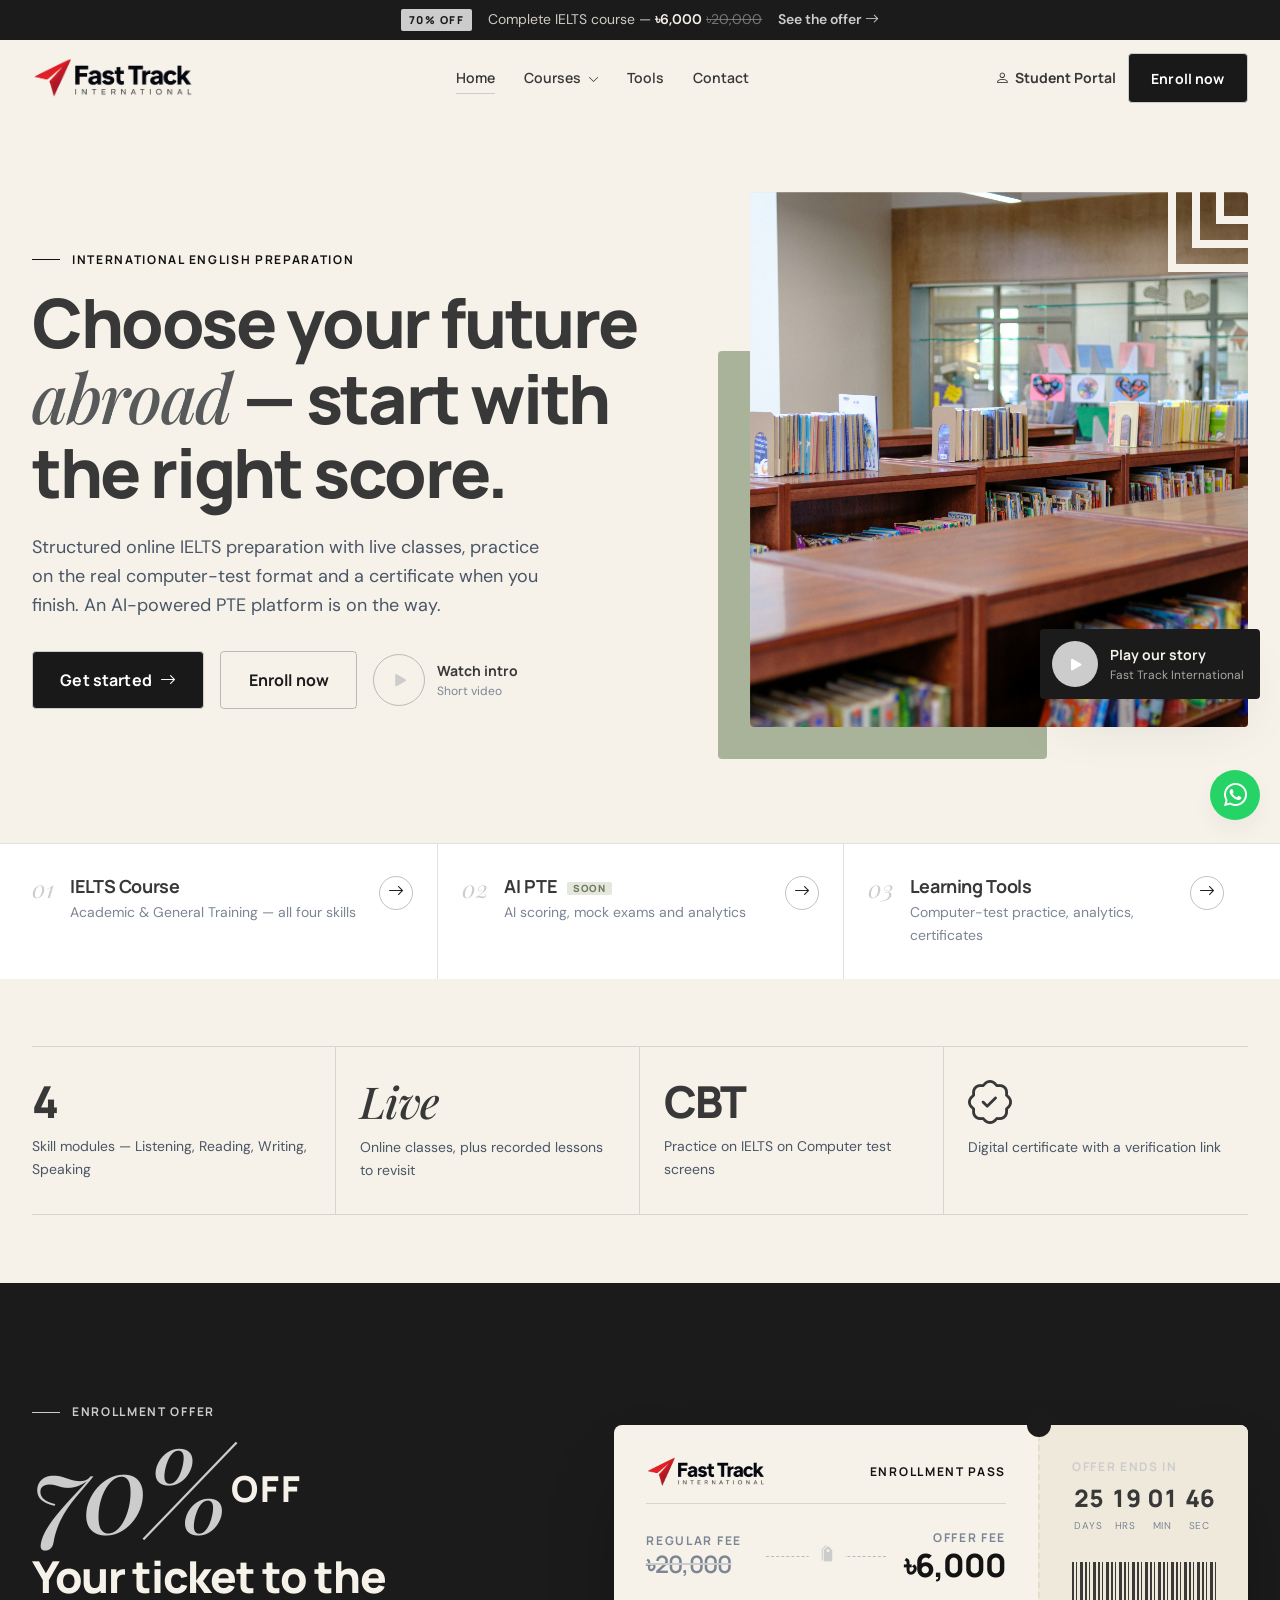
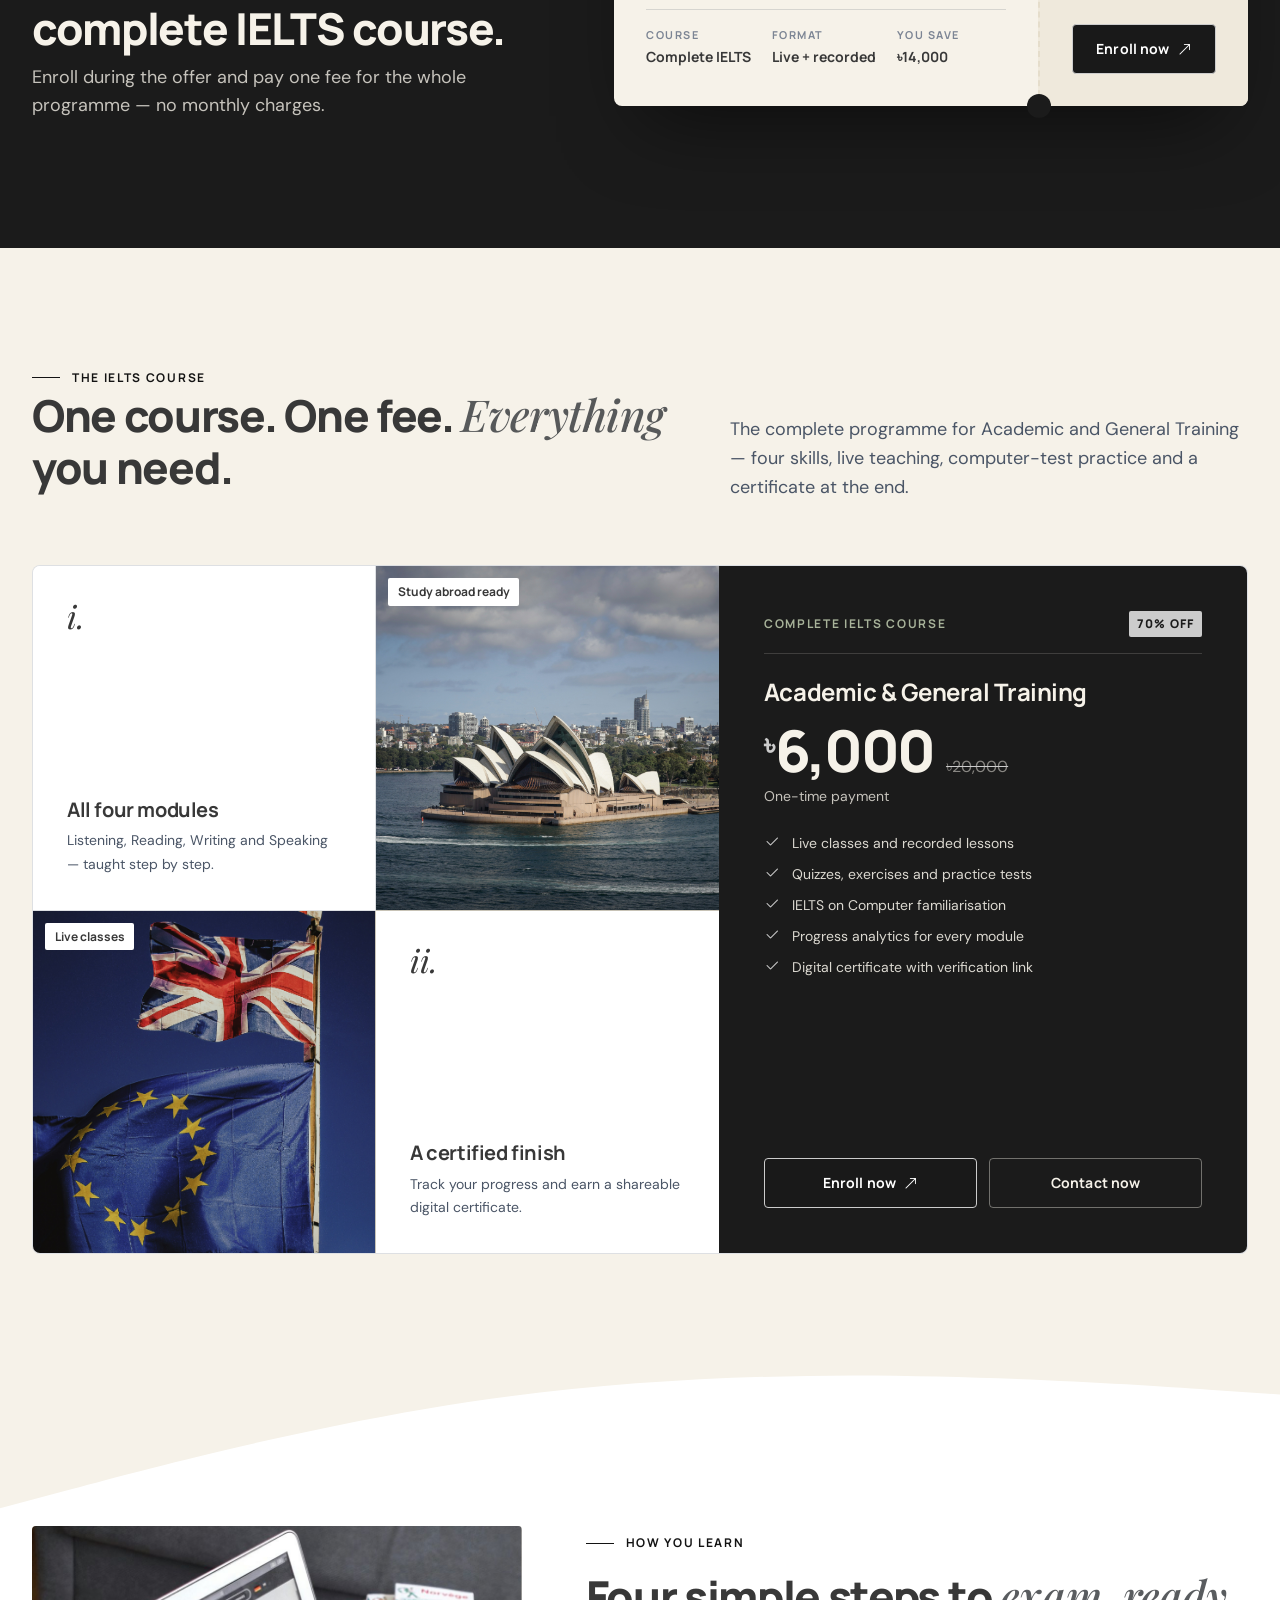
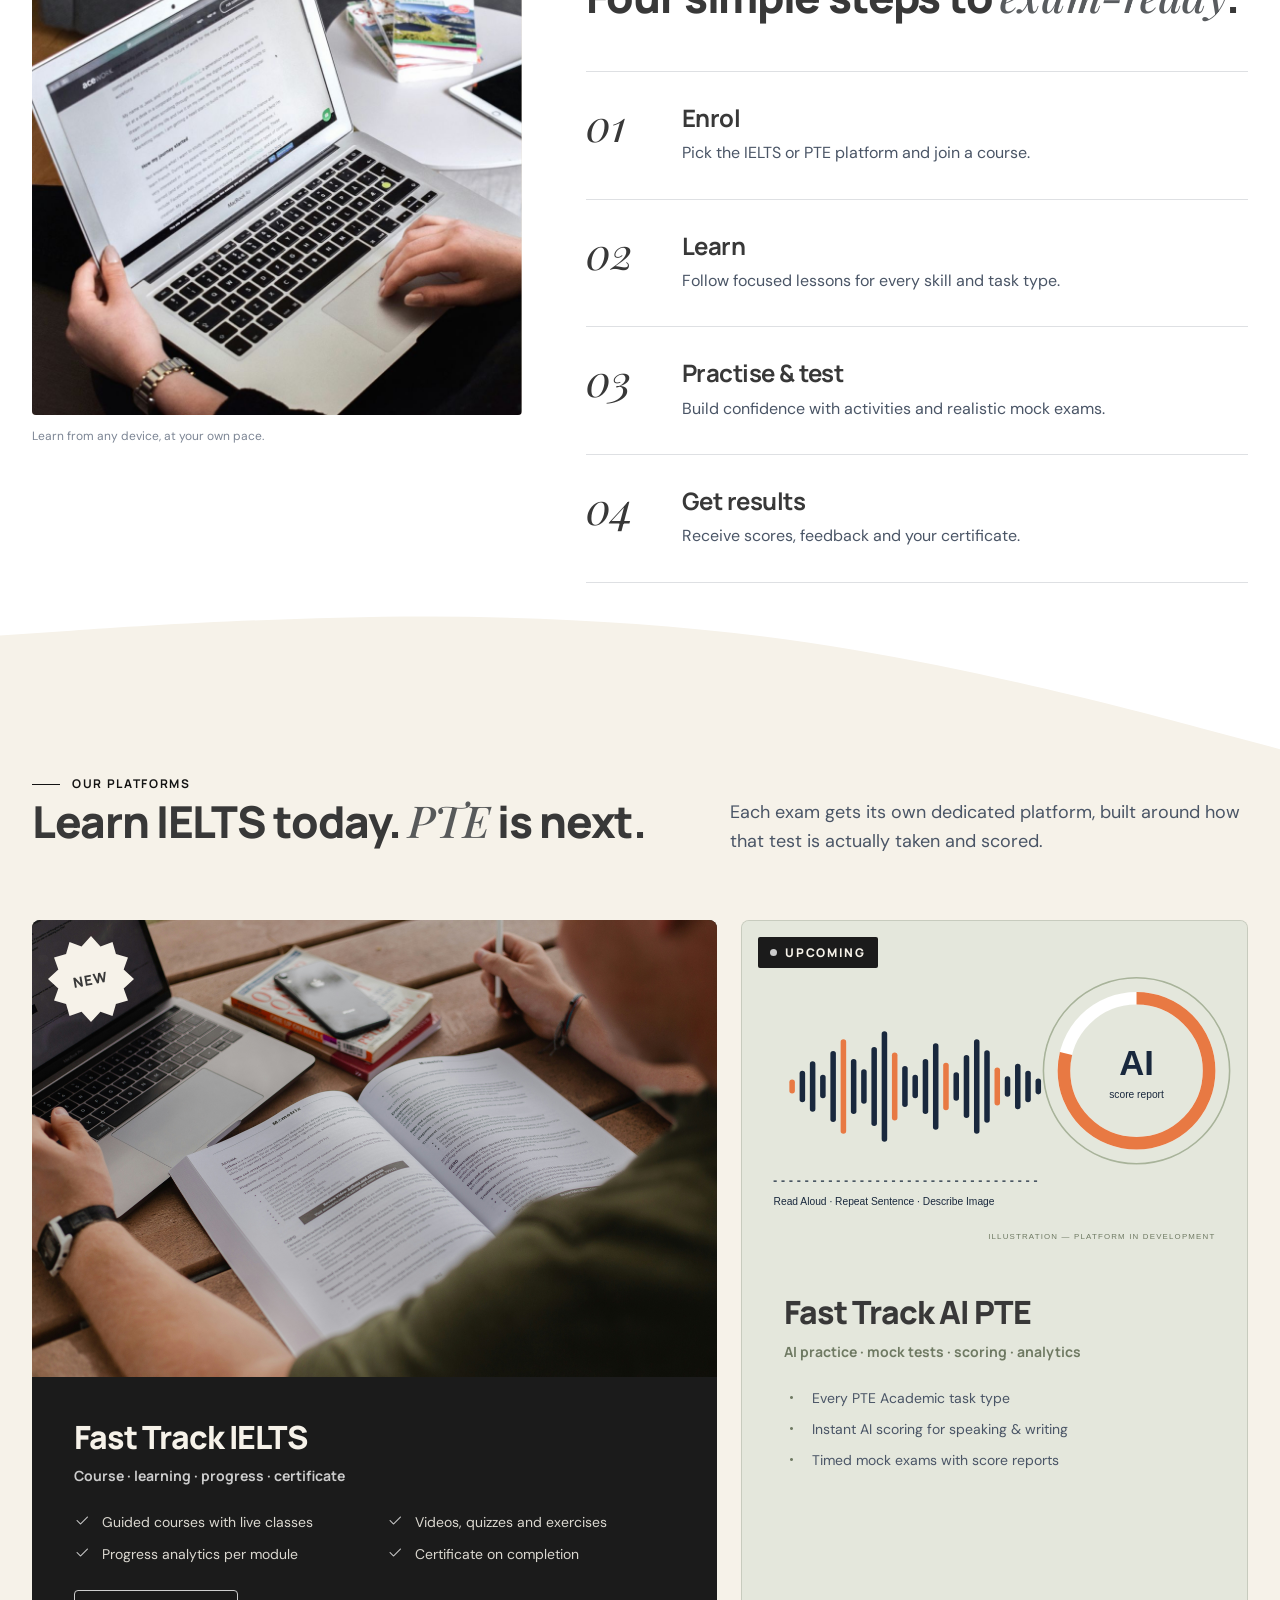
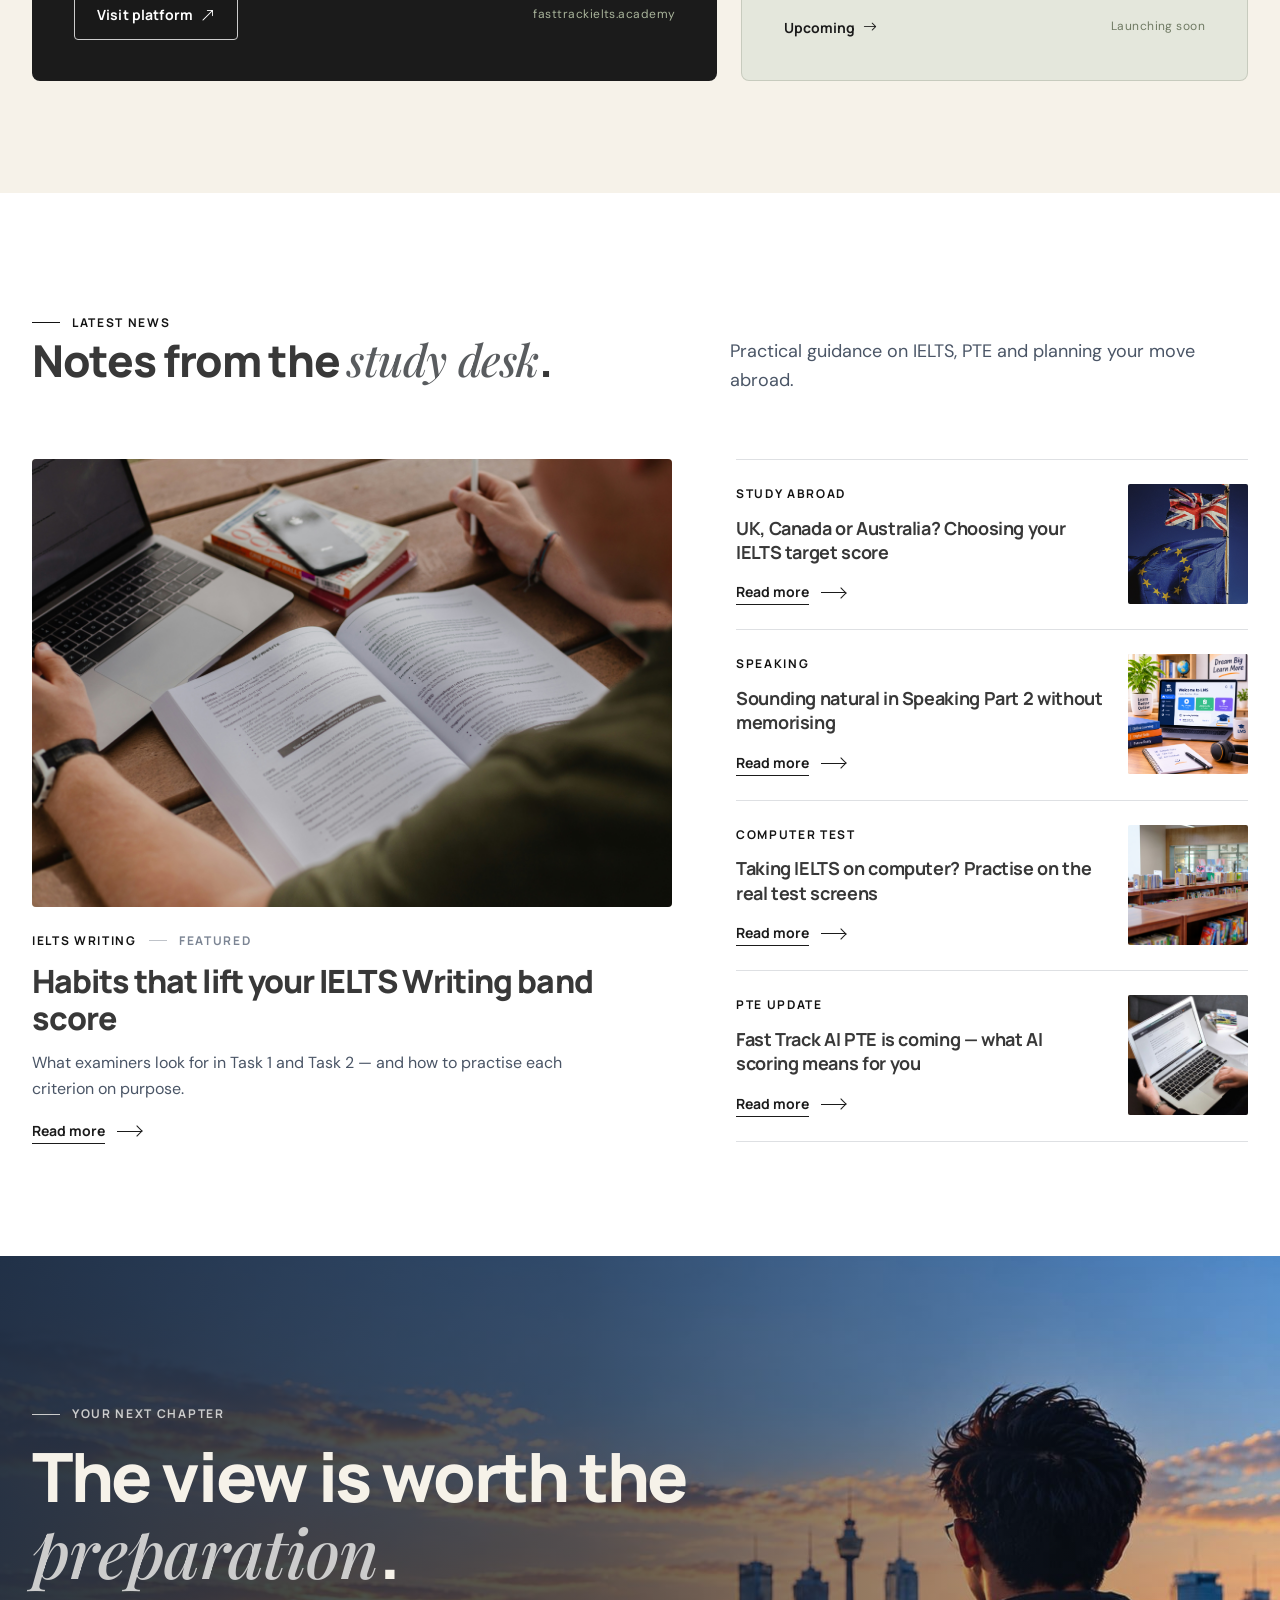
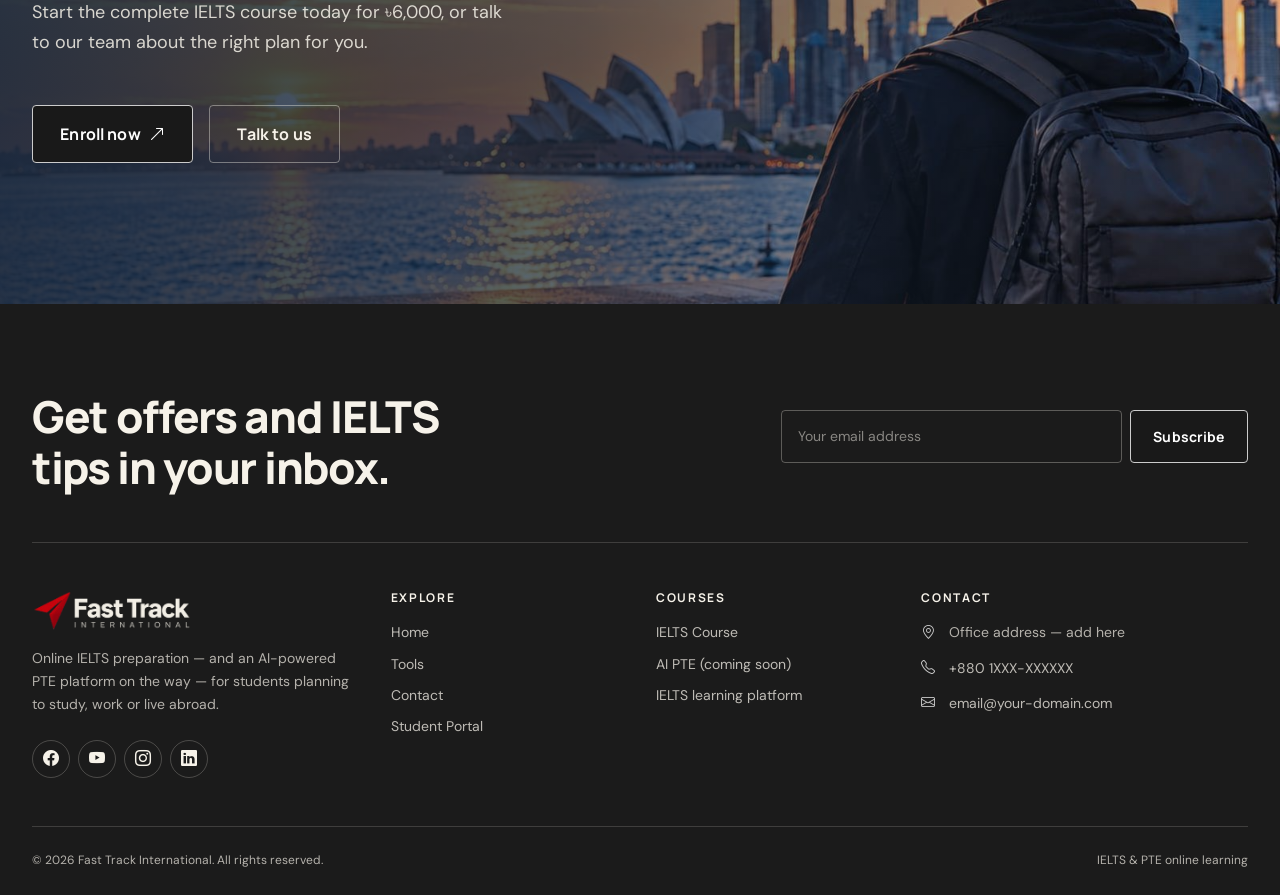
==== commit 49389098: "Update image" ====
--- a/index.html
+++ b/index.html
@@ -87,8 +87,8 @@
 
           <figure class="hero-figure reveal" data-delay="120">
             <div class="hf-img reveal-img">
-              <img src="images/photos/hero-student-900.jpg"
-                   srcset="images/photos/hero-student-560.jpg 560w, images/photos/hero-student-900.jpg 900w, images/photos/hero-student-1200.jpg 1200w"
+              <img src="images/photos/hero-student.jpg"
+                   srcset="images/photos/hero-student.jpg 560w, images/photos/hero-student.jpg 900w, images/photos/hero-student.jpg 1200w"
                    sizes="(max-width: 991px) 92vw, 46vw" width="900" height="877"
                    alt="A student with a backpack looks across Sydney Harbour at sunset" fetchpriority="high">
             </div>
@@ -214,12 +214,12 @@
               <div><h3>All four modules</h3><p>Listening, Reading, Writing and Speaking — taught step by step.</p></div>
             </div>
             <div class="cm-cell cm-img cm-b">
-              <img src="images/photos/harbour-600.jpg" srcset="images/photos/harbour-600.jpg 600w, images/photos/harbour-900.jpg 900w" sizes="(max-width: 991px) 50vw, 28vw" alt="Sydney Opera House and city skyline at sunset" width="600" height="600" loading="lazy">
+              <img src="images/photos/harbour.jpg" srcset="images/photos/harbour.jpg 600w, images/photos/harbour.jpg 900w" sizes="(max-width: 991px) 50vw, 28vw" alt="Sydney Opera House and city skyline at sunset" width="600" height="600" loading="lazy">
               <span class="cm-cap">Study abroad ready</span>
             </div>
             <div class="cm-cell cm-img cm-c">
               <!-- PLACEHOLDER: replace with a photo of a live class -->
-              <img src="images/placeholders/live-class.svg" alt="Placeholder: photo of a live IELTS class" width="900" height="640" loading="lazy">
+              <img src="images/photos/au.jpg" alt="Placeholder: photo of a live IELTS class" width="900" height="640" loading="lazy">
               <span class="cm-cap">Live classes</span>
             </div>
             <div class="cm-cell cm-text cm-d">
@@ -229,16 +229,32 @@
           </div>
 
           <div class="price-panel">
-            <div class="pp-head"><span class="small-caps">Complete IELTS Course</span><span class="pp-off">70% OFF</span></div>
-            <h3>Academic &amp; General Training</h3>
-            <div class="pp-price"><strong><span>৳</span>6,000</strong><del>৳20,000</del></div>
+            <div class="pp-head">
+              <span class="small-caps">Complete IELTS Course</span>
+              <span class="pp-off">70% OFF</span>
+            </div>
+            <h3>Academic & General Training</h3>
+            <div class="pp-price">
+              <strong><span>৳</span>6,000</strong>
+              <del>৳20,000</del>
+            </div>
             <p class="pp-note m-0">One-time payment</p>
             <ul class="ticks">
-              <li><i class="bi bi-check2" aria-hidden="true"></i>Live classes and recorded lessons</li>
-              <li><i class="bi bi-check2" aria-hidden="true"></i>Quizzes, exercises and practice tests</li>
-              <li><i class="bi bi-check2" aria-hidden="true"></i>IELTS on Computer familiarisation</li>
-              <li><i class="bi bi-check2" aria-hidden="true"></i>Progress analytics for every module</li>
-              <li><i class="bi bi-check2" aria-hidden="true"></i>Digital certificate with verification link</li>
+              <li>
+                <i class="bi bi-check2" aria-hidden="true"></i>Live classes and recorded lessons
+              </li>
+              <li>
+                <i class="bi bi-check2" aria-hidden="true"></i>Quizzes, exercises and practice tests
+              </li>
+              <li>
+                <i class="bi bi-check2" aria-hidden="true"></i>IELTS on Computer familiarisation
+              </li>
+              <li>
+                <i class="bi bi-check2" aria-hidden="true"></i>Progress analytics for every module
+              </li>
+              <li>
+                <i class="bi bi-check2" aria-hidden="true"></i>Digital certificate with verification link
+              </li>
             </ul>
             <div class="pp-actions">
               <a href="https://fasttrackielts.academy/" class="btn btn-primary-ft">Enroll now <i class="bi bi-arrow-up-right" aria-hidden="true"></i></a>
@@ -294,8 +310,12 @@
 
         <div class="platforms">
           <article class="plat plat-ielts reveal">
-            <span class="star-badge"><span>New</span></span>
-            <div class="plat-visual"><img src="images/illustrations/ielts-platform.svg" alt="Illustration of the Fast Track IELTS course dashboard" width="640" height="420" loading="lazy"></div>
+            <span class="star-badge">
+              <span>New</span>
+            </span>
+            <div class="plat-visual">
+              <img src="images/photos/ielts.jpg" alt="Illustration of the Fast Track IELTS course dashboard" width="640" height="420" loading="lazy">
+            </div>
             <div class="plat-body">
               <h3>Fast Track IELTS</h3>
               <p class="plat-sub">Course · learning · progress · certificate</p>
@@ -339,25 +359,100 @@
         <div class="section-head split">
           <div class="reveal">
             <p class="kicker"><span class="bar"></span>Latest news</p>
-            <h2 id="news-title" class="h-xl">Notes from the <span class="serif-orange">study desk</span>.</h2>
+            <h2 id="news-title" class="h-xl">Notes from the <span class="serif-orange text-muted">study desk</span>.</h2>
           </div>
           <p class="lead-text reveal" data-delay="100">Practical guidance on IELTS, PTE and planning your move abroad.</p>
         </div>
 
         <div class="news-grid">
           <a class="news-lead reveal" href="#">
-            <div class="nl-img"><img src="images/placeholders/news-writing.svg" alt="Placeholder: photo of a student writing an essay" width="1000" height="700" loading="lazy"></div>
-            <div class="news-meta"><span>IELTS Writing</span><span class="sep"></span><span class="muted">Featured</span></div>
+            <div class="nl-img">
+              <img src="images/photos/ielts.jpg" alt="Placeholder: photo of a student writing an essay" width="1000" height="700" loading="lazy">
+            </div>
+            <div class="news-meta">
+              <span>IELTS Writing</span>
+              <span class="sep"></span>
+              <span class="muted">Featured</span>
+            </div>
             <h3>Habits that lift your IELTS Writing band score</h3>
-            <p>What examiners look for in Task 1 and Task 2 — and how to practise each criterion on purpose.</p>
-            <span class="read-more"><span class="rm-text">Read more</span><span class="rm-line" aria-hidden="true"></span></span>
+            <p>
+              What examiners look for in Task 1 and Task 2 — and how to practise each criterion on purpose.
+            </p>
+            <span class="read-more">
+              <span class="rm-text">Read more</span>
+              <span class="rm-line" aria-hidden="true"></span>
+            </span>
           </a>
 
           <ul class="news-list">
-            <li class="reveal"><a class="news-item" href="#"><div><div class="news-meta"><span>Study abroad</span></div><h3>UK, Canada or Australia? Choosing your IELTS target score</h3><span class="read-more"><span class="rm-text">Read more</span><span class="rm-line" aria-hidden="true"></span></span></div><div class="ni-img"><img src="images/placeholders/news-destinations.svg" alt="Placeholder: destination photo" width="600" height="420" loading="lazy"></div></a></li>
-            <li class="reveal" data-delay="80"><a class="news-item" href="#"><div><div class="news-meta"><span>Speaking</span></div><h3>Sounding natural in Speaking Part 2 without memorising</h3><span class="read-more"><span class="rm-text">Read more</span><span class="rm-line" aria-hidden="true"></span></span></div><div class="ni-img"><img src="images/placeholders/news-speaking.svg" alt="Placeholder: speaking practice photo" width="600" height="420" loading="lazy"></div></a></li>
-            <li class="reveal" data-delay="160"><a class="news-item" href="#"><div><div class="news-meta"><span>Computer test</span></div><h3>Taking IELTS on computer? Practise on the real test screens</h3><span class="read-more"><span class="rm-text">Read more</span><span class="rm-line" aria-hidden="true"></span></span></div><div class="ni-img"><img src="images/placeholders/news-computer-test.svg" alt="Placeholder: computer test photo" width="600" height="420" loading="lazy"></div></a></li>
-            <li class="reveal" data-delay="240"><a class="news-item" href="#"><div><div class="news-meta"><span>PTE update</span></div><h3>Fast Track AI PTE is coming — what AI scoring means for you</h3><span class="read-more"><span class="rm-text">Read more</span><span class="rm-line" aria-hidden="true"></span></span></div><div class="ni-img"><img src="images/placeholders/news-pte.svg" alt="Placeholder: PTE practice photo" width="600" height="420" loading="lazy"></div></a></li>
+            <li class="reveal">
+              <a class="news-item" href="#">
+                <div>
+                  <div class="news-meta">
+                    <span>Study abroad</span>
+                  </div>
+                  <h3>UK, Canada or Australia? Choosing your IELTS target score</h3>
+                  <span class="read-more">
+                    <span class="rm-text">Read more</span>
+                    <span class="rm-line" aria-hidden="true"></span>
+                  </span>
+                </div>
+                <div class="ni-img">
+                  <img src="images/photos/au.jpg" alt="Placeholder: destination photo" width="600" height="420" loading="lazy">
+                </div>
+              </a>
+            </li>
+            <li class="reveal" data-delay="80">
+              <a class="news-item" href="#">
+                <div>
+                  <div class="news-meta">
+                    <span>Speaking</span>
+                  </div>
+                  <h3>Sounding natural in Speaking Part 2 without memorising</h3>
+                  <span class="read-more">
+                    <span class="rm-text">Read more</span>
+                    <span class="rm-line" aria-hidden="true"></span>
+                  </span>
+                </div>
+                <div class="ni-img">
+                  <img src="images/photos/lms.png" alt="Placeholder: speaking practice photo" width="600" height="420" loading="lazy">
+                </div>
+              </a>
+            </li>
+            <li class="reveal" data-delay="160">
+              <a class="news-item" href="#">
+                <div>
+                  <div class="news-meta">
+                    <span>Computer test</span>
+                  </div>
+                  <h3>Taking IELTS on computer? Practise on the real test screens</h3>
+                  <span class="read-more">
+                    <span class="rm-text">Read more</span>
+                    <span class="rm-line" aria-hidden="true"></span>
+                  </span>
+                </div>
+                <div class="ni-img">
+                  <img src="images/photos/hero-student.jpg" alt="Placeholder: computer test photo" width="600" height="420" loading="lazy">
+                </div>
+              </a>
+            </li>
+            <li class="reveal" data-delay="240">
+              <a class="news-item" href="#">
+                <div>
+                  <div class="news-meta">
+                    <span>PTE update</span>
+                  </div>
+                  <h3>Fast Track AI PTE is coming — what AI scoring means for you</h3>
+                  <span class="read-more">
+                    <span class="rm-text">Read more</span>
+                    <span class="rm-line" aria-hidden="true"></span>
+                  </span>
+                </div>
+                <div class="ni-img">
+                  <img src="images/photos/online-learning-1000.jpg" alt="Placeholder: PTE practice photo" width="600" height="420" loading="lazy">
+                </div>
+              </a>
+            </li>
           </ul>
         </div>
       </div>
--- a/css/style.css
+++ b/css/style.css
@@ -1653,7 +1653,7 @@
   height: 86px;
   display: grid;
   place-items: center;
-  color: var(--white);
+  color: var(--ink);
   font-family: var(--f-head);
   font-weight: 800;
   font-size: var(--fs-14);
@@ -1664,7 +1664,7 @@
   content: "";
   position: absolute;
   inset: 0;
-  background: var(--orange);
+  background: var(--ivory);
   clip-path: polygon(
     50% 0%,
     61% 12%,
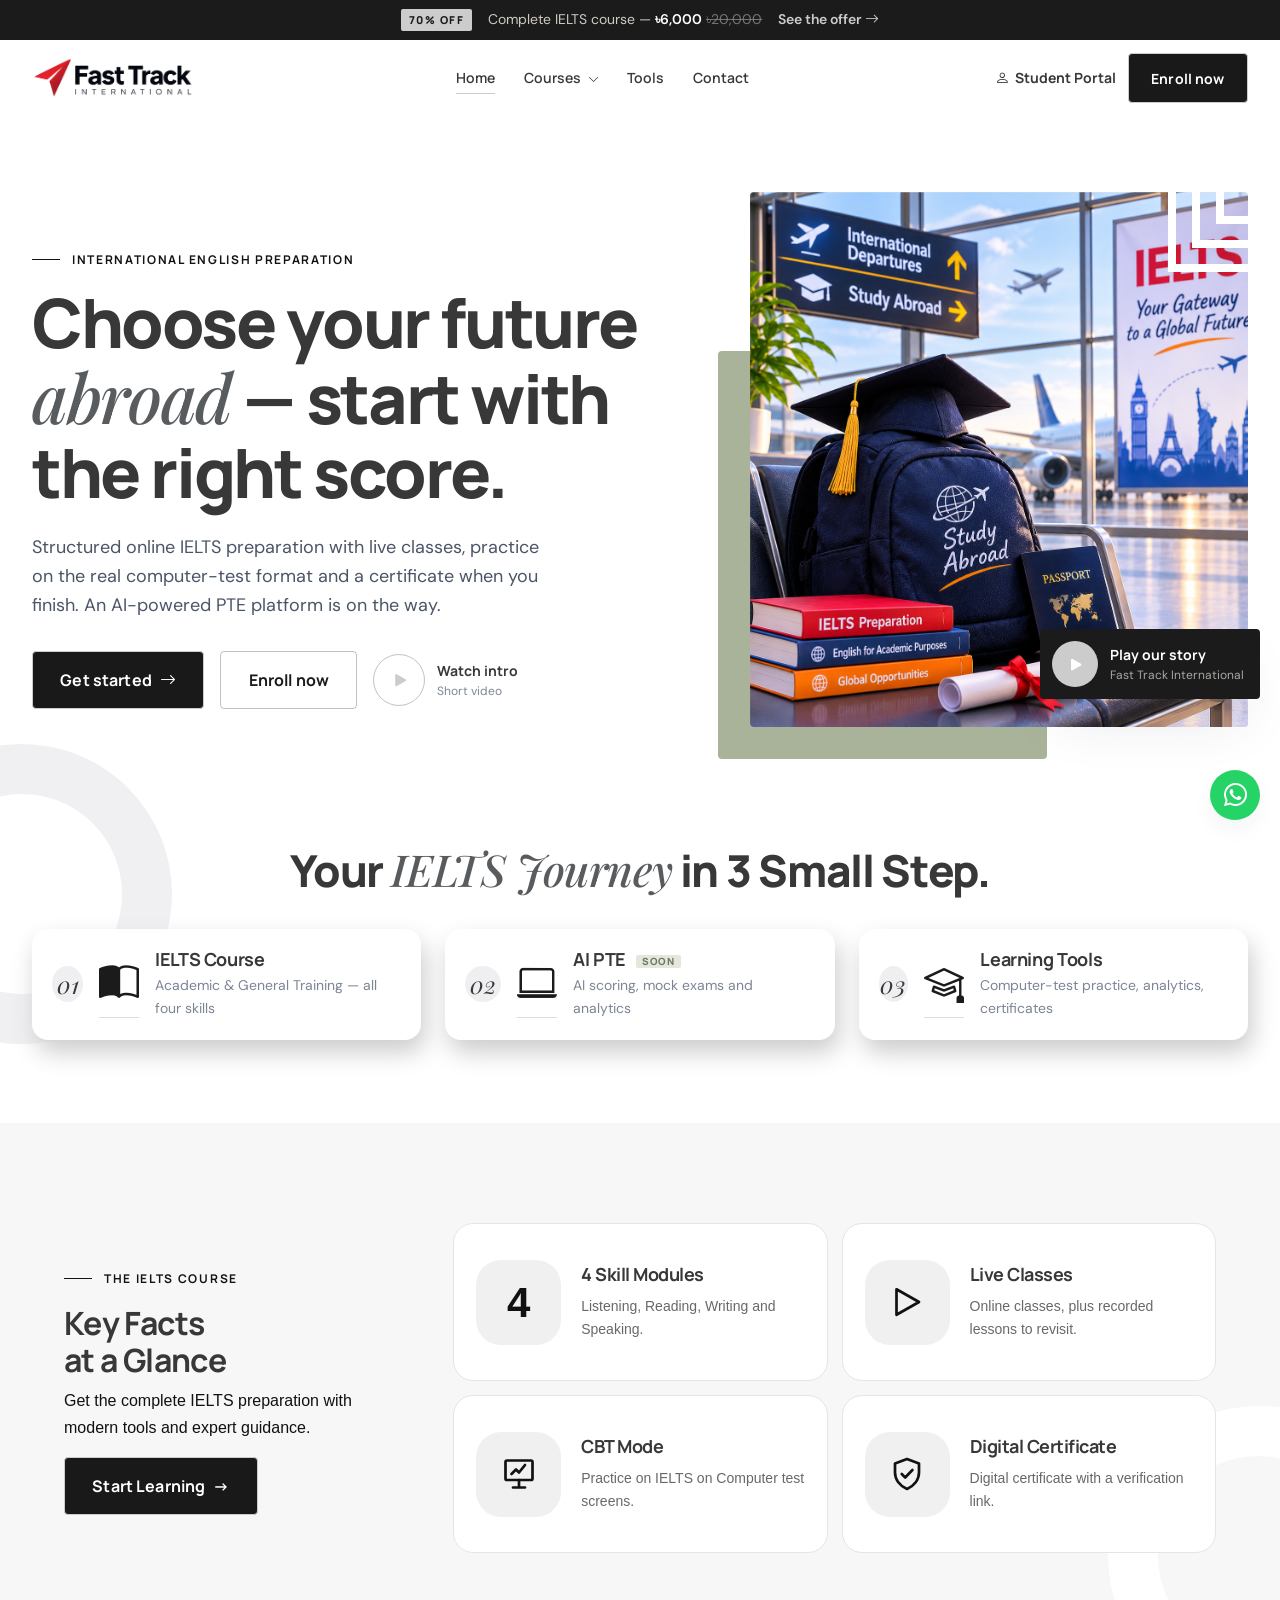
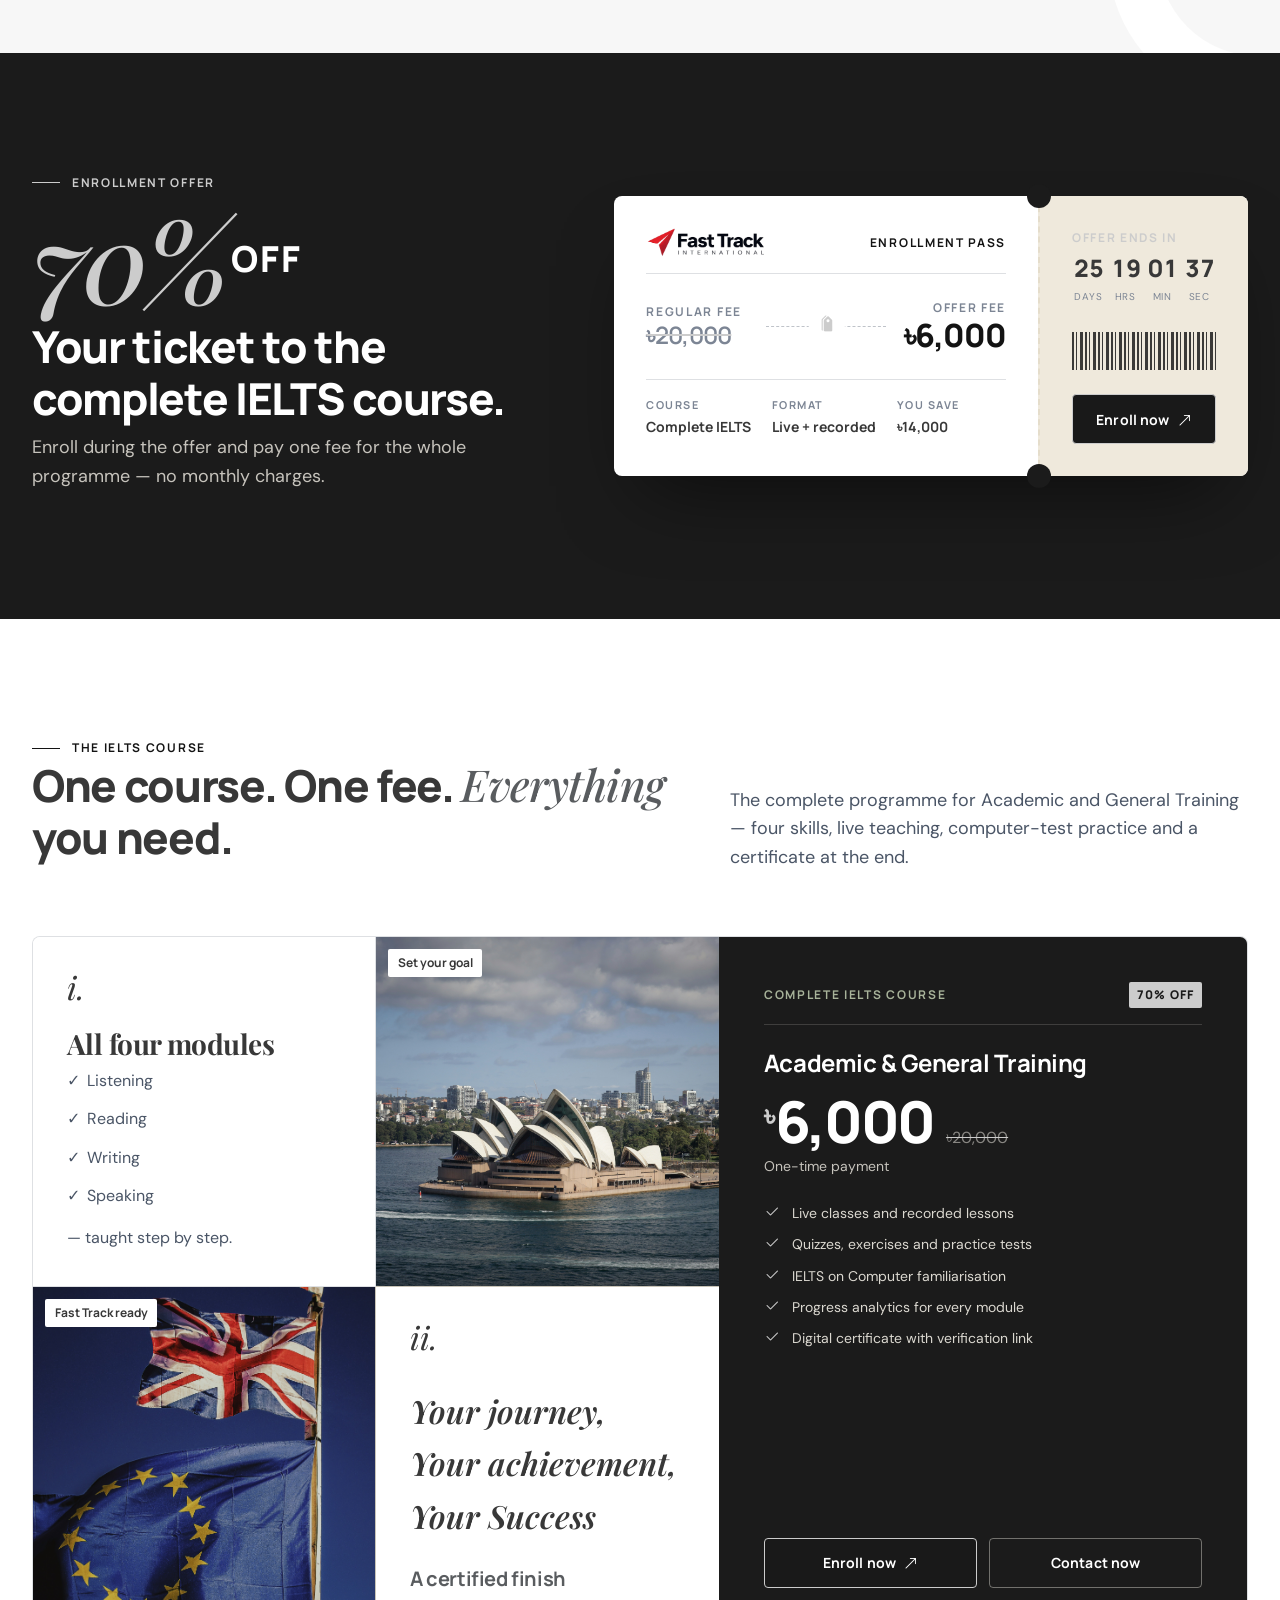
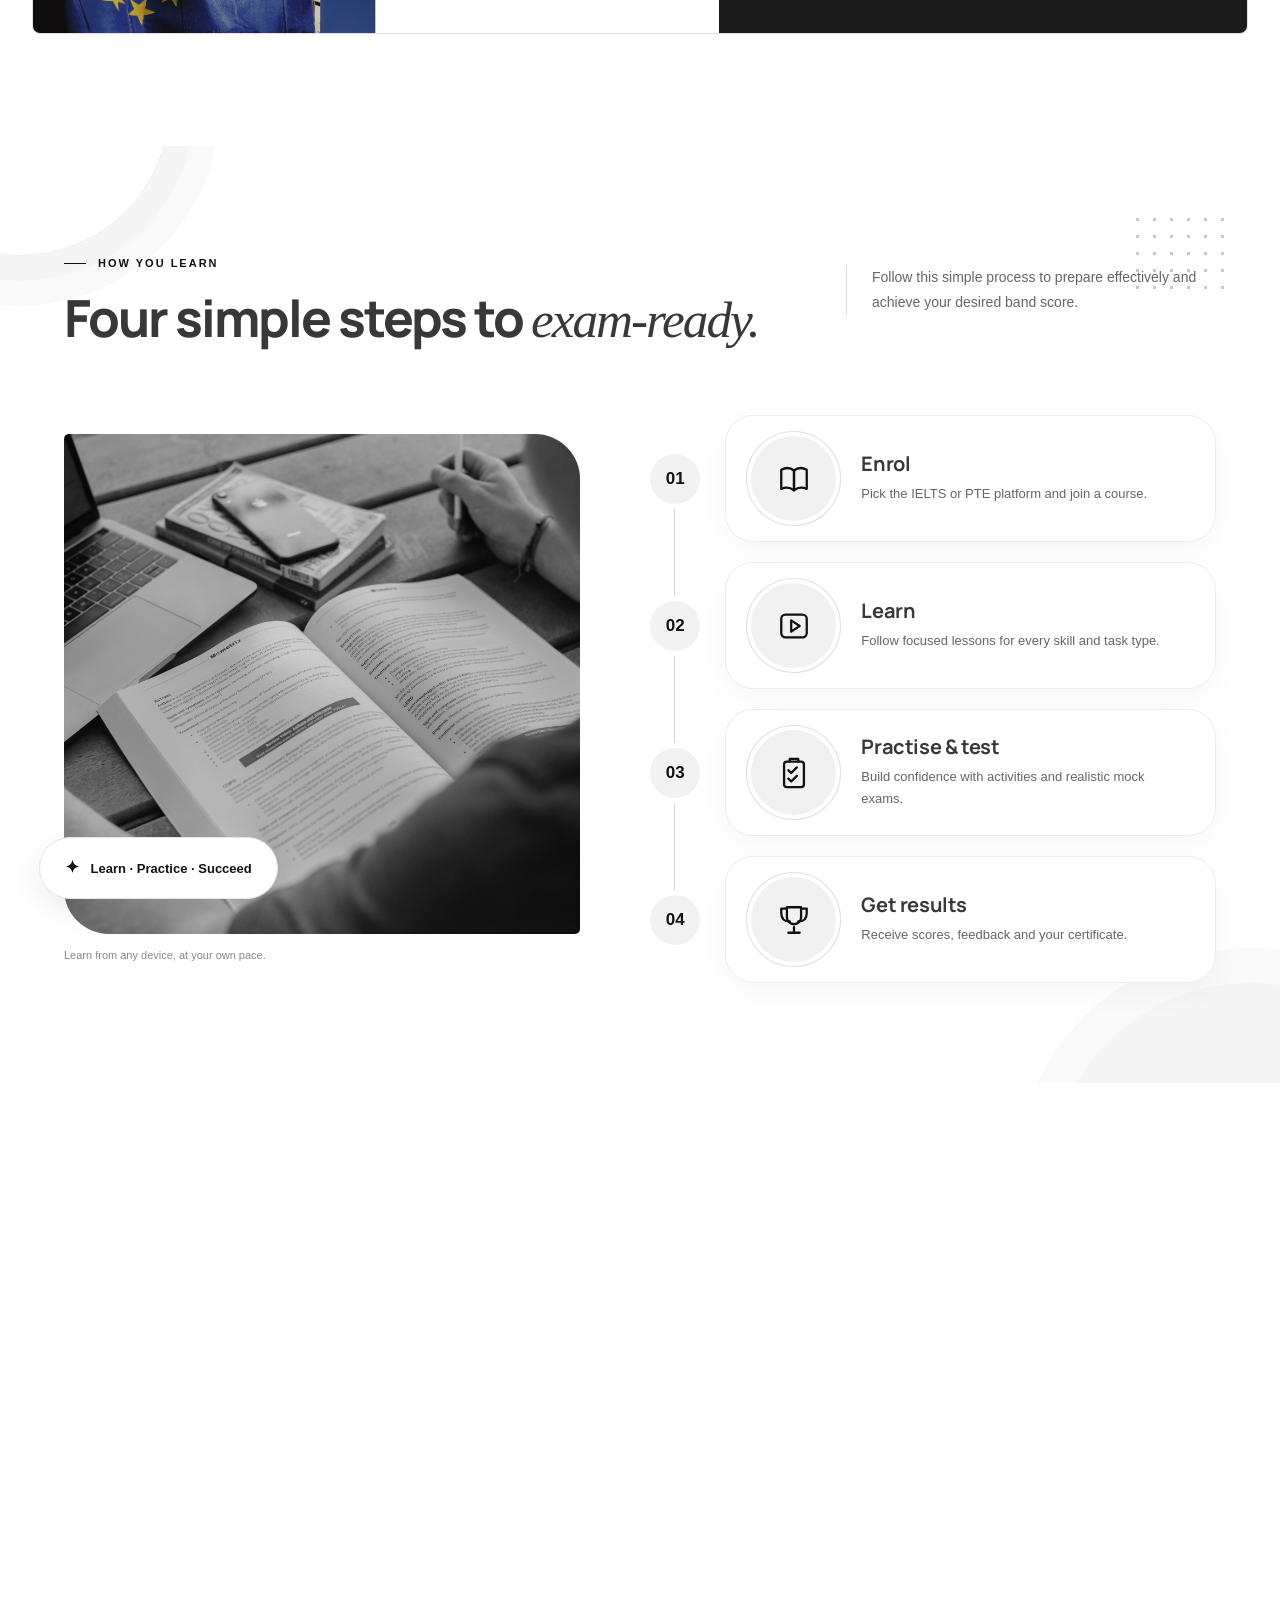
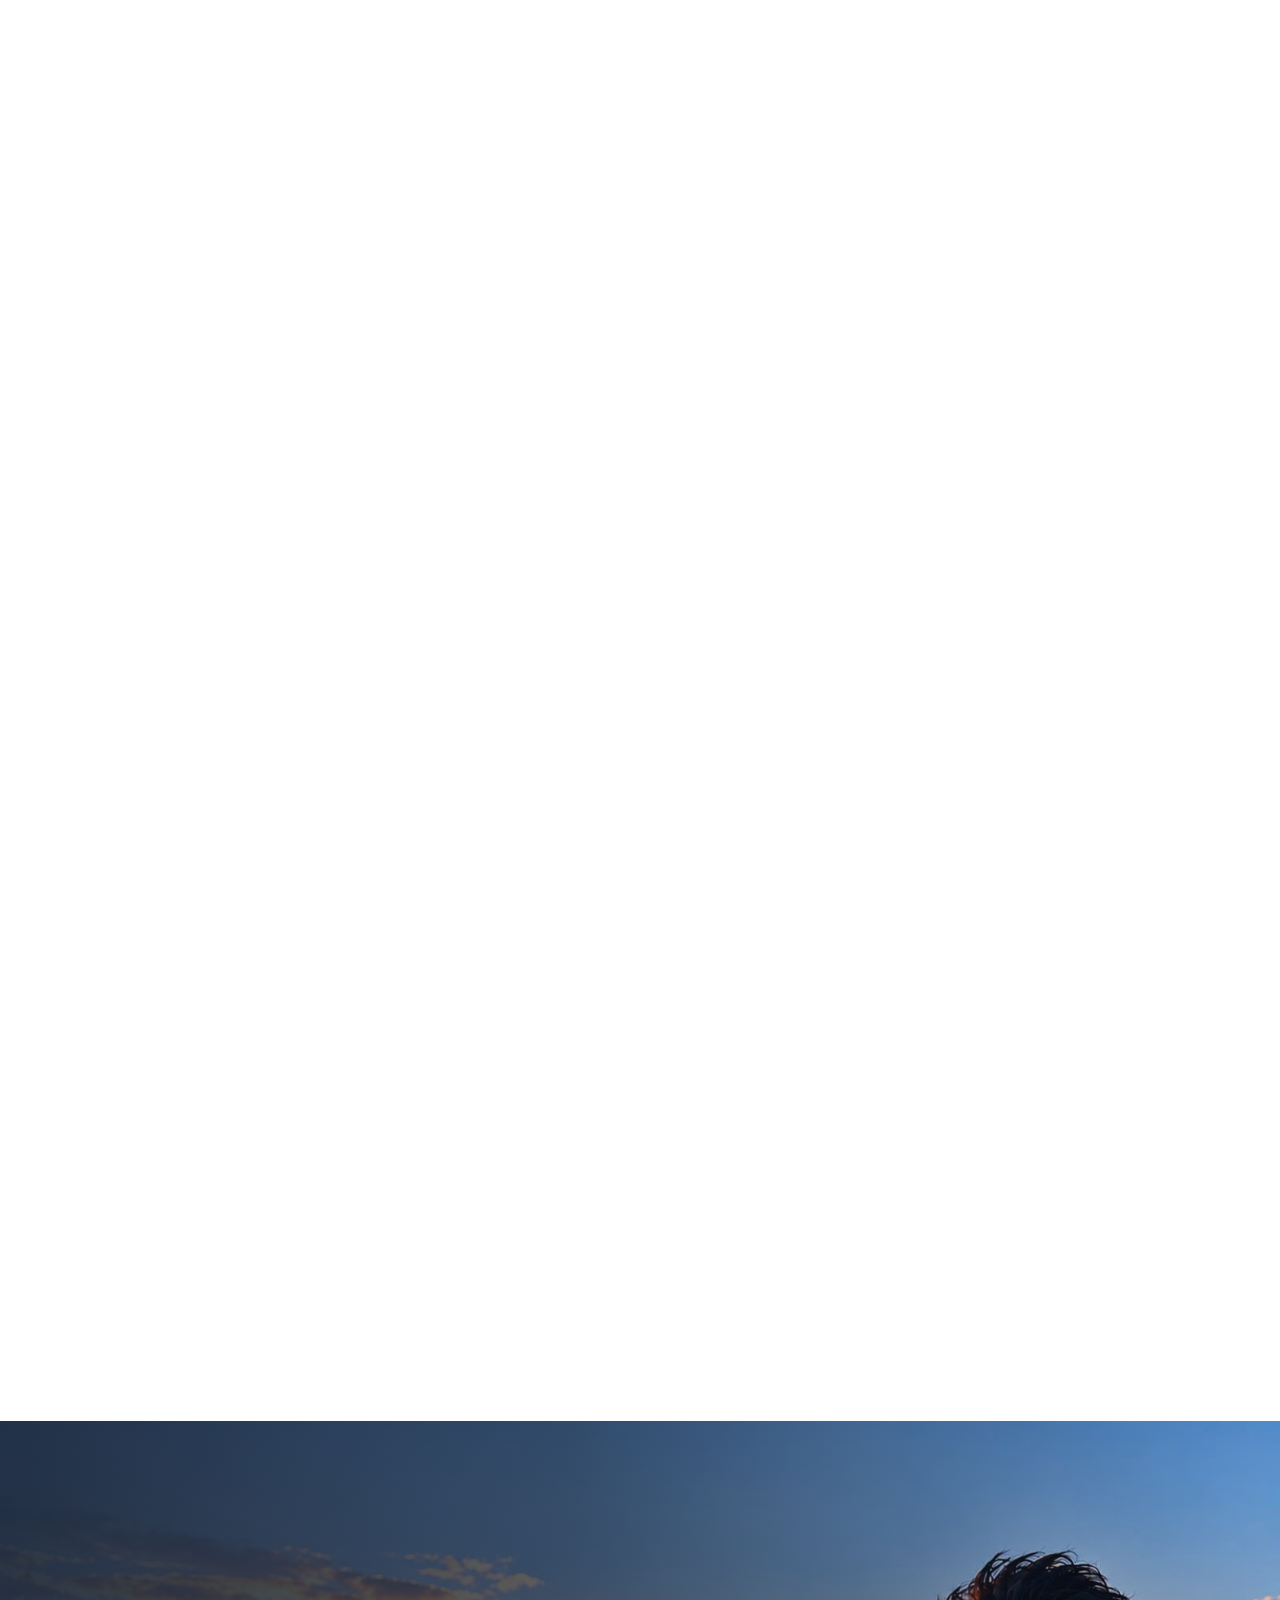
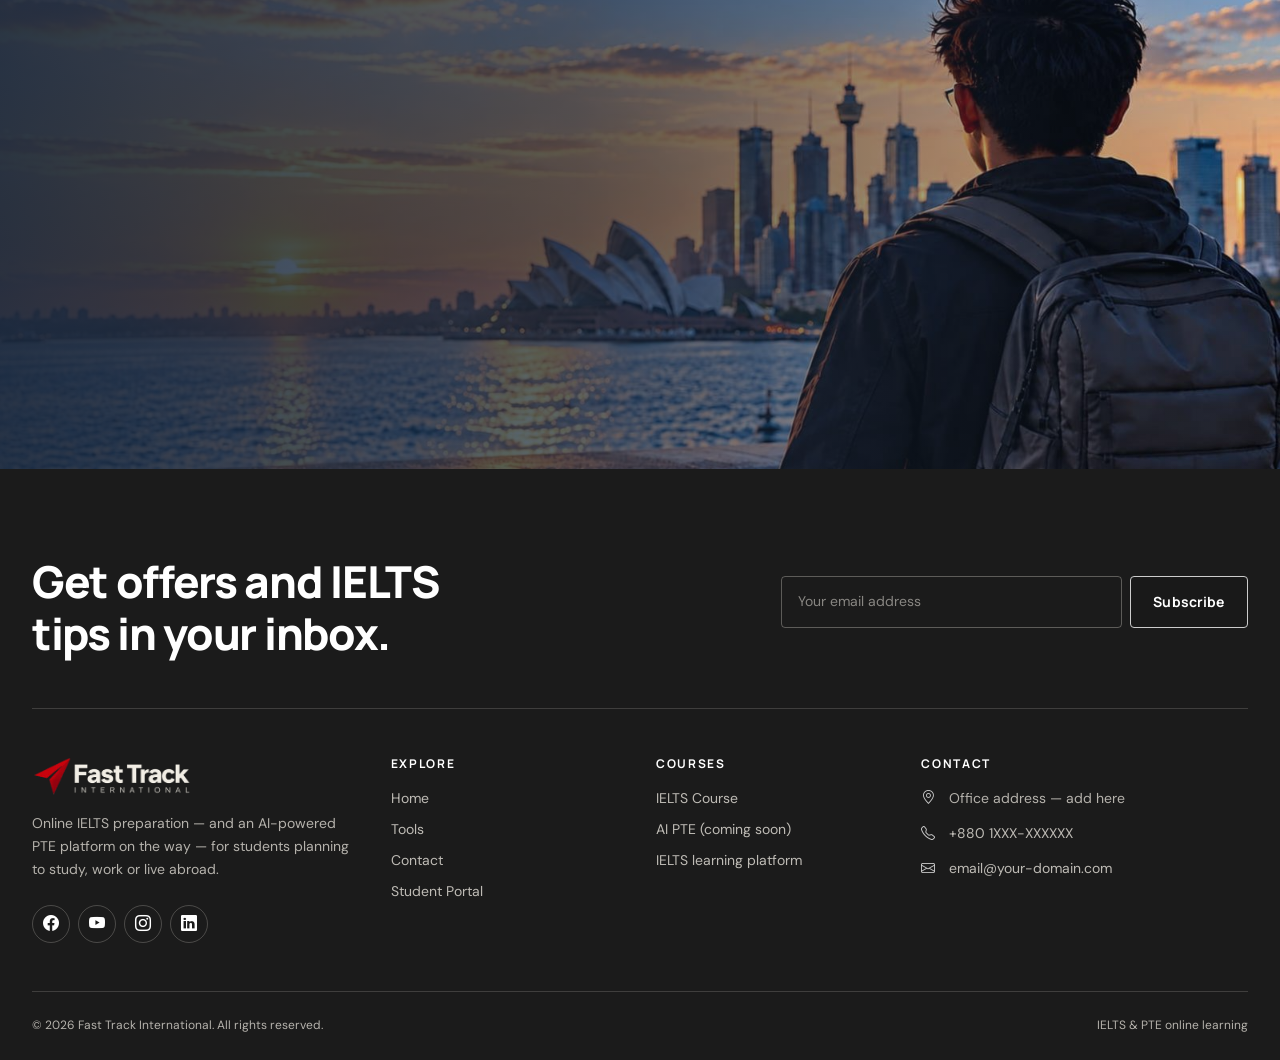
==== commit 80b08dbc: "Update design according docx" ====
--- a/index.html
+++ b/index.html
@@ -1,14 +1,17 @@
 <!DOCTYPE html>
 <html lang="en" class="no-js">
+
 <head>
   <meta charset="UTF-8">
   <meta name="viewport" content="width=device-width, initial-scale=1">
   <title>Fast Track International — Online IELTS course & AI PTE</title>
-  <meta name="description" content="Online IELTS course with live classes, computer-test practice and a certificate — ৳6,000 with the 70% enrollment offer. AI PTE platform coming soon.">
+  <meta name="description"
+    content="Online IELTS course with live classes, computer-test practice and a certificate — ৳6,000 with the 70% enrollment offer. AI PTE platform coming soon.">
   <meta name="theme-color" content="#19283D">
   <meta property="og:type" content="website">
   <meta property="og:title" content="Fast Track International — Online IELTS course & AI PTE">
-  <meta property="og:description" content="Online IELTS course with live classes, computer-test practice and a certificate — ৳6,000 with the 70% enrollment offer. AI PTE platform coming soon.">
+  <meta property="og:description"
+    content="Online IELTS course with live classes, computer-test practice and a certificate — ৳6,000 with the 70% enrollment offer. AI PTE platform coming soon.">
   <meta property="og:image" content="images/photos/destination-1600.jpg">
   <link rel="icon" type="image/png" href="images/favicon.png">
   <link rel="apple-touch-icon" href="images/apple-touch-icon.png">
@@ -16,12 +19,17 @@
   <!-- Fonts: Manrope (headings/nav) · DM Sans (body/UI) · Playfair Display (editorial accents) -->
   <link rel="preconnect" href="https://fonts.googleapis.com">
   <link rel="preconnect" href="https://fonts.gstatic.com" crossorigin>
-  <link href="https://fonts.googleapis.com/css2?family=DM+Sans:opsz,wght@9..40,400;9..40,500;9..40,600;9..40,700&family=Manrope:wght@500;600;700;800&family=Playfair+Display:ital,wght@1,400;1,500;1,600&display=swap" rel="stylesheet">
+  <link
+    href="https://fonts.googleapis.com/css2?family=DM+Sans:opsz,wght@9..40,400;9..40,500;9..40,600;9..40,700&family=Manrope:wght@500;600;700;800&family=Playfair+Display:ital,wght@1,400;1,500;1,600&display=swap"
+    rel="stylesheet">
 
   <link href="https://cdn.jsdelivr.net/npm/bootstrap@5.3.3/dist/css/bootstrap.min.css" rel="stylesheet">
   <link href="https://cdn.jsdelivr.net/npm/bootstrap-icons@1.11.3/font/bootstrap-icons.min.css" rel="stylesheet">
+  <link href="https://cdn.jsdelivr.net/npm/swiper@11.1.14/swiper-bundle.min.css" rel="stylesheet">
+
   <link href="css/style.css" rel="stylesheet">
 </head>
+
 <body data-page="home">
   <a class="skip-link" href="#main">Skip to content</a>
 
@@ -41,25 +49,32 @@
         <a class="navbar-brand brand" href="index.html" aria-label="Fast Track International — home">
           <img src="images/logo.png" alt="Fast Track International" width="162" height="40">
         </a>
-        <button class="navbar-toggler" type="button" data-bs-toggle="collapse" data-bs-target="#siteMenu" aria-controls="siteMenu" aria-expanded="false" aria-label="Open menu">
+        <button class="navbar-toggler" type="button" data-bs-toggle="collapse" data-bs-target="#siteMenu"
+          aria-controls="siteMenu" aria-expanded="false" aria-label="Open menu">
           <span></span><span></span><span></span>
         </button>
         <div class="collapse navbar-collapse" id="siteMenu">
           <ul class="navbar-nav mx-auto">
             <li class="nav-item"><a class="nav-link" data-nav="home" href="index.html">Home</a></li>
             <li class="nav-item dropdown">
-              <a class="nav-link dropdown-toggle" data-nav="courses" href="#" role="button" data-bs-toggle="dropdown" aria-expanded="false">Courses <i class="bi bi-chevron-down" aria-hidden="true"></i></a>
+              <a class="nav-link dropdown-toggle" data-nav="courses" href="#" role="button" data-bs-toggle="dropdown"
+                aria-expanded="false">Courses <i class="bi bi-chevron-down" aria-hidden="true"></i></a>
               <div class="dropdown-menu nav-dd">
-                <a href="ielts.html" data-nav="ielts"><span class="dd-code dd-ielts">IELTS</span><span><strong>IELTS Course <span class="pill-tag orange">70% OFF</span></strong><small>All four skills, live classes, certificate</small></span></a>
-                <a href="pte.html" data-nav="pte"><span class="dd-code dd-pte">PTE</span><span><strong>AI PTE <span class="pill-tag sage">SOON</span></strong><small>AI scoring, mock tests and analytics</small></span></a>
+                <a href="ielts.html" data-nav="ielts"><span class="dd-code dd-ielts">IELTS</span><span><strong>IELTS
+                      Course <span class="pill-tag orange">70% OFF</span></strong><small>All four skills, live classes,
+                      certificate</small></span></a>
+                <a href="pte.html" data-nav="pte"><span class="dd-code dd-pte">PTE</span><span><strong>AI PTE <span
+                        class="pill-tag sage">SOON</span></strong><small>AI scoring, mock tests and
+                      analytics</small></span></a>
               </div>
             </li>
             <li class="nav-item"><a class="nav-link" data-nav="tools" href="tools.html">Tools</a></li>
             <li class="nav-item"><a class="nav-link" data-nav="contact" href="contact.html">Contact</a></li>
           </ul>
           <div class="nav-actions">
-            <a class="nav-portal" data-nav="portal" href="portal.html"><i class="bi bi-person" aria-hidden="true"></i> Student Portal</a>
-            <a class="btn btn-primary-ft" href="https://fasttrackielts.academy/">Enroll now</a>
+            <a class="nav-portal" data-nav="portal" href="portal.html"><i class="bi bi-person" aria-hidden="true"></i>
+              Student Portal</a>
+            <a class="btn btn-primary-ft" href="https://wa.me/">Enroll now</a>
           </div>
         </div>
       </div>
@@ -73,12 +88,17 @@
         <div class="hero-grid">
           <div class="hero-copy">
             <p class="kicker reveal"><span class="bar"></span>International English preparation</p>
-            <h1 id="hero-title" class="display reveal" data-delay="80">Choose your future <span class="serif-orange text-muted">abroad</span> — start with the right score.</h1>
-            <p class="lead-text reveal" data-delay="160">Structured online IELTS preparation with live classes, practice on the real computer-test format and a certificate when you finish. An AI-powered PTE platform is on the way.</p>
+            <h1 id="hero-title" class="display reveal" data-delay="80">Choose your future <span
+                class="serif-orange text-muted">abroad</span> — start with the right score.</h1>
+            <p class="lead-text reveal" data-delay="160">Structured online IELTS preparation with live classes, practice
+              on the real computer-test format and a certificate when you finish. An AI-powered PTE platform is on the
+              way.</p>
             <div class="hero-actions reveal" data-delay="240">
-              <a href="ielts.html" class="btn btn-primary-ft btn-lg">Get started <i class="bi bi-arrow-right" aria-hidden="true"></i></a>
-              <a href="https://fasttrackielts.academy/" class="btn btn-line btn-lg">Enroll now</a>
-              <button type="button" class="play-link" data-bs-toggle="modal" data-bs-target="#videoModal" data-video="NOwg6LkDw4">
+              <a href="ielts.html" class="btn btn-primary-ft btn-lg">Get started <i class="bi bi-arrow-right"
+                  aria-hidden="true"></i></a>
+              <a href="https://wa.me/" class="btn btn-line btn-lg">Enroll now</a>
+              <button type="button" class="play-link" data-bs-toggle="modal" data-bs-target="#videoModal"
+                data-video="NOwg6LkDw4">
                 <span class="pl-circle"><i class="bi bi-play-fill" aria-hidden="true"></i></span>
                 <span class="text-start">Watch intro<small>Short video</small></span>
               </button>
@@ -87,27 +107,34 @@
 
           <figure class="hero-figure reveal" data-delay="120">
             <div class="hf-img reveal-img">
-              <img src="images/photos/hero-student.jpg"
-                   srcset="images/photos/hero-student.jpg 560w, images/photos/hero-student.jpg 900w, images/photos/hero-student.jpg 1200w"
-                   sizes="(max-width: 991px) 92vw, 46vw" width="900" height="877"
-                   alt="A student with a backpack looks across Sydney Harbour at sunset" fetchpriority="high">
+              <img src="images/photos/hero.png"
+                srcset="images/photos/hero.png 560w, images/photos/hero.png 900w, images/photos/hero.png 1200w"
+                sizes="(max-width: 991px) 92vw, 46vw" width="900" height="877"
+                alt="A student with a backpack looks across Sydney Harbour at sunset" fetchpriority="high">
             </div>
             <div class="shape-line shape-1">
               <svg xmlns="http://www.w3.org/2000/svg" width="72" height="72" fill="none">
-                <path d="M 64 256 L 0 256 L 0 192 L 64 192 Z M 160 256 L 96 256 L 96 160 L 0 160 L 0 96 L 160 96 Z M 256 256 L 192 256 L 192 64 L 0 64 L 0 0 L 256 0 Z" fill="rgb(84, 84, 84, 0)"></path>
+                <path
+                  d="M 64 256 L 0 256 L 0 192 L 64 192 Z M 160 256 L 96 256 L 96 160 L 0 160 L 0 96 L 160 96 Z M 256 256 L 192 256 L 192 64 L 0 64 L 0 0 L 256 0 Z"
+                  fill="rgb(84, 84, 84, 0)"></path>
               </svg>
             </div>
             <div class="shape-line shape-2">
               <svg xmlns="http://www.w3.org/2000/svg" width="48" height="48" fill="none">
-                <path d="M 64 256 L 0 256 L 0 192 L 64 192 Z M 160 256 L 96 256 L 96 160 L 0 160 L 0 96 L 160 96 Z M 256 256 L 192 256 L 192 64 L 0 64 L 0 0 L 256 0 Z" fill="rgb(84, 84, 84, 0)"></path>
+                <path
+                  d="M 64 256 L 0 256 L 0 192 L 64 192 Z M 160 256 L 96 256 L 96 160 L 0 160 L 0 96 L 160 96 Z M 256 256 L 192 256 L 192 64 L 0 64 L 0 0 L 256 0 Z"
+                  fill="rgb(84, 84, 84, 0)"></path>
               </svg>
             </div>
             <div class="shape-line shape-3">
               <svg xmlns="http://www.w3.org/2000/svg" width="24" height="24" fill="none">
-                <path d="M 64 256 L 0 256 L 0 192 L 64 192 Z M 160 256 L 96 256 L 96 160 L 0 160 L 0 96 L 160 96 Z M 256 256 L 192 256 L 192 64 L 0 64 L 0 0 L 256 0 Z" fill="rgb(84, 84, 84, 0)"></path>
+                <path
+                  d="M 64 256 L 0 256 L 0 192 L 64 192 Z M 160 256 L 96 256 L 96 160 L 0 160 L 0 96 L 160 96 Z M 256 256 L 192 256 L 192 64 L 0 64 L 0 0 L 256 0 Z"
+                  fill="rgb(84, 84, 84, 0)"></path>
               </svg>
             </div>
-            <button type="button" class="hero-video" data-bs-toggle="modal" data-bs-target="#videoModal" data-video="NOwg6LkDw4">
+            <button type="button" class="hero-video" data-bs-toggle="modal" data-bs-target="#videoModal"
+              data-video="NOwg6LkDw4">
               <span class="hv-play"><i class="bi bi-play-fill" aria-hidden="true"></i></span>
               <span>Play our story<small>Fast Track International</small></span>
             </button>
@@ -117,34 +144,111 @@
 
       <!-- Program strip -->
       <div class="programs">
+        <div class="shape-circle"></div>
+        <center>
+          <h2 id="course-title" class="h-xl pb-4">
+            Your <span class="serif-orange text-muted">IELTS Journey</span> in 3 Small</span> Step.
+          </h2>
+        </center>
         <div class="container">
           <a class="program reveal" href="ielts.html">
             <span class="p-num">01</span>
-            <span><h2>IELTS Course</h2><p>Academic &amp; General Training — all four skills</p></span>
-            <span class="p-go" aria-hidden="true"><i class="bi bi-arrow-right"></i></span>
+            <span class="p-icon">
+              <i class="bi bi-book-half"></i>
+            </span>
+            <span>
+              <h2>IELTS Course</h2>
+              <p>Academic & General Training — all four skills</p>
+            </span>
           </a>
           <a class="program reveal" data-delay="80" href="pte.html">
             <span class="p-num">02</span>
-            <span><h2>AI PTE <span class="pill-tag sage">SOON</span></h2><p>AI scoring, mock exams and analytics</p></span>
-            <span class="p-go" aria-hidden="true"><i class="bi bi-arrow-right"></i></span>
+            <span class="p-icon">
+              <i class="bi bi-laptop"></i>
+            </span>
+            <span>
+              <h2>AI PTE <span class="pill-tag sage">SOON</span></h2>
+              <p>AI scoring, mock exams and analytics</p>
+            </span>
           </a>
           <a class="program reveal" data-delay="160" href="tools.html">
             <span class="p-num">03</span>
-            <span><h2>Learning Tools</h2><p>Computer-test practice, analytics, certificates</p></span>
-            <span class="p-go" aria-hidden="true"><i class="bi bi-arrow-right"></i></span>
+            <span class="p-icon">
+              <i class="bi bi-mortarboard"></i>
+            </span>
+            <span>
+              <h2>Learning Tools</h2>
+              <p>Computer-test practice, analytics, certificates</p>
+            </span>
           </a>
         </div>
       </div>
     </section>
 
     <!-- ============ FACTS (course facts only — no invented numbers) ============ -->
-    <section class="section-tight" aria-label="Course at a glance">
-      <div class="container">
-        <div class="facts">
-          <div class="fact reveal"><span class="f-big">4</span><p>Skill modules — Listening, Reading, Writing, Speaking</p></div>
-          <div class="fact reveal" data-delay="80"><span class="f-big"><span class="serif">Live</span></span><p>Online classes, plus recorded lessons to revisit</p></div>
-          <div class="fact reveal" data-delay="160"><span class="f-big">CBT</span><p>Practice on IELTS on Computer test screens</p></div>
-          <div class="fact reveal" data-delay="240"><span class="f-big"><i class="bi bi-patch-check" aria-hidden="true"></i></span><p>Digital certificate with a verification link</p></div>
+    <section class="course-facts">
+      <div class="shape-circle circle-fill"></div>
+      <div class="facts-container">
+        <!-- Left Content -->
+        <div class="facts-intro">
+          <p class="kicker"><span class="bar"></span>The IELTS course</p>
+          <h2>
+            Key Facts<br>
+            at a Glance
+          </h2>
+          <p>
+            Get the complete IELTS preparation
+            with modern tools and expert guidance.
+          </p>
+          <a href="#courses" class="btn btn-primary-ft btn-lg">
+            Start Learning <span>→</span>
+          </a>
+        </div>
+        <!-- Right Fact Cards -->
+        <div class="facts-grid">
+          <div class="fact-card">
+            <div class="fact-icon">4</div>
+            <div class="fact-content">
+              <h3>4 Skill Modules</h3>
+              <p>Listening, Reading, Writing and Speaking.</p>
+            </div>
+          </div>
+          <div class="fact-card">
+            <div class="fact-icon">
+              <svg viewBox="0 0 24 24">
+                <path d="M5 3.5L20 12 5 20.5V3.5Z" />
+              </svg>
+            </div>
+            <div class="fact-content">
+              <h3>Live Classes</h3>
+              <p>Online classes, plus recorded lessons to revisit.</p>
+            </div>
+          </div>
+          <div class="fact-card">
+            <div class="fact-icon">
+              <svg viewBox="0 0 24 24">
+                <rect x="3" y="3" width="18" height="13" rx="1" />
+                <path d="M8 21h8M12 16v5" />
+                <path d="M7 12l3-3 2 2 4-5" />
+              </svg>
+            </div>
+            <div class="fact-content">
+              <h3>CBT Mode</h3>
+              <p>Practice on IELTS on Computer test screens.</p>
+            </div>
+          </div>
+          <div class="fact-card">
+            <div class="fact-icon">
+              <svg viewBox="0 0 24 24">
+                <path d="M12 2L20 5v6c0 5-3.5 9-8 11-4.5-2-8-6-8-11V5l8-3Z" />
+                <path d="m8.5 12 2.3 2.3 4.8-5" />
+              </svg>
+            </div>
+            <div class="fact-content">
+              <h3>Digital Certificate</h3>
+              <p>Digital certificate with a verification link.</p>
+            </div>
+          </div>
         </div>
       </div>
     </section>
@@ -157,7 +261,8 @@
             <p class="kicker on-dark"><span class="bar"></span>Enrollment offer</p>
             <p class="offer-big" aria-hidden="true">70%<small>OFF</small></p>
             <h2 id="offer-title" class="h-xl">Your ticket to the complete IELTS course.</h2>
-            <p class="lead-text" style="color:rgba(246,242,233,.78)">Enroll during the offer and pay one fee for the whole programme — no monthly charges.</p>
+            <p class="lead-text" style="color:rgba(246,242,233,.78)">Enroll during the offer and pay one fee for the
+              whole programme — no monthly charges.</p>
           </div>
 
           <article class="ticket reveal" data-delay="120" aria-label="IELTS course offer ticket">
@@ -189,7 +294,8 @@
                 </div>
               </div>
               <div class="barcode" aria-hidden="true"></div>
-              <a href="https://fasttrackielts.academy/" class="btn btn-primary-ft w-100">Enroll now <i class="bi bi-arrow-up-right" aria-hidden="true"></i></a>
+              <a href="https://wa.me/" class="btn btn-primary-ft w-100">Enroll now <i class="bi bi-arrow-up-right"
+                  aria-hidden="true"></i></a>
             </div>
           </article>
         </div>
@@ -202,32 +308,52 @@
         <div class="section-head split">
           <div class="reveal">
             <p class="kicker"><span class="bar"></span>The IELTS course</p>
-            <h2 id="course-title" class="h-xl">One course. One fee. <span class="serif-orange text-muted">Everything</span> you need.</h2>
-          </div>
-          <p class="lead-text reveal" data-delay="100">The complete programme for Academic and General Training — four skills, live teaching, computer-test practice and a certificate at the end.</p>
+            <h2 id="course-title" class="h-xl">One course. One fee. <span
+                class="serif-orange text-muted">Everything</span> you need.</h2>
+          </div>
+          <p class="lead-text reveal" data-delay="100">The complete programme for Academic and General Training — four
+            skills, live teaching, computer-test practice and a certificate at the end.</p>
         </div>
 
         <div class="course-wrap reveal">
           <div class="course-mosaic">
             <div class="cm-cell cm-text cm-a">
               <span class="cm-num">i.</span>
-              <div><h3>All four modules</h3><p>Listening, Reading, Writing and Speaking — taught step by step.</p></div>
+              <div>
+                <h3>All four modules</h3>
+                <p>
+                <ul class="check-list">
+                  <li>Listening</li>
+                  <li>Reading</li>
+                  <li>Writing</li>
+                  <li>Speaking</li>
+                </ul>
+                — taught step by step.
+                </p>
+              </div>
             </div>
             <div class="cm-cell cm-img cm-b">
-              <img src="images/photos/harbour.jpg" srcset="images/photos/harbour.jpg 600w, images/photos/harbour.jpg 900w" sizes="(max-width: 991px) 50vw, 28vw" alt="Sydney Opera House and city skyline at sunset" width="600" height="600" loading="lazy">
-              <span class="cm-cap">Study abroad ready</span>
+              <img src="images/photos/harbour.jpg"
+                srcset="images/photos/harbour.jpg 600w, images/photos/harbour.jpg 900w"
+                sizes="(max-width: 991px) 50vw, 28vw" alt="Sydney Opera House and city skyline at sunset" width="600"
+                height="600" loading="lazy">
+              <span class="cm-cap">Set your goal</span>
             </div>
             <div class="cm-cell cm-img cm-c">
               <!-- PLACEHOLDER: replace with a photo of a live class -->
-              <img src="images/photos/au.jpg" alt="Placeholder: photo of a live IELTS class" width="900" height="640" loading="lazy">
-              <span class="cm-cap">Live classes</span>
+              <img src="images/photos/au.jpg" alt="Placeholder: photo of a live IELTS class" width="900" height="640"
+                loading="lazy">
+              <span class="cm-cap">Fast Track ready</span>
             </div>
             <div class="cm-cell cm-text cm-d">
               <span class="cm-num">ii.</span>
-              <div><h3>A certified finish</h3><p>Track your progress and earn a shareable digital certificate.</p></div>
-            </div>
-          </div>
-
+              <div>
+                <span class="cm-slogan">Your journey, <br>Your achievement, <br>Your Success</span>
+                <h5 class="text-muted pt-3">A certified finish</h5>
+                <!-- <p>Track your progress and earn a shareable digital certificate.</p> -->
+              </div>
+            </div>
+          </div>
           <div class="price-panel">
             <div class="pp-head">
               <span class="small-caps">Complete IELTS Course</span>
@@ -257,7 +383,8 @@
               </li>
             </ul>
             <div class="pp-actions">
-              <a href="https://fasttrackielts.academy/" class="btn btn-primary-ft">Enroll now <i class="bi bi-arrow-up-right" aria-hidden="true"></i></a>
+              <a href="https://wa.me/" class="btn btn-primary-ft">Enroll now <i class="bi bi-arrow-up-right"
+                  aria-hidden="true"></i></a>
               <a href="contact.html" class="btn btn-line-light">Contact now</a>
             </div>
           </div>
@@ -266,27 +393,108 @@
     </section>
 
     <!-- ============ HOW YOU LEARN (content from the earlier Fast Track site) ============ -->
-    <section class="section bg-white position-relative pb-4" aria-labelledby="learn-title">
-      <div class="t-shape">
-        <svg xmlns="http://www.w3.org/2000/svg" viewBox="0 0 1440 320">
-          <path fill="#f6f2e9" fill-opacity="1" d="M0,160L80,138.7C160,117,320,75,480,48C640,21,800,11,960,10.7C1120,11,1280,21,1360,26.7L1440,32L1440,0L1360,0C1280,0,1120,0,960,0C800,0,640,0,480,0C320,0,160,0,80,0L0,0Z"></path>
-        </svg>
-      </div>
-      <div class="container">
-        <div class="learn-grid pt-5">
-          <figure class="learn-photo reveal">
-            <img class="reveal-img" src="images/photos/online-learning-1000.jpg" srcset="images/photos/online-learning-600.jpg 600w, images/photos/online-learning-1000.jpg 1000w" sizes="(max-width: 991px) 92vw, 40vw" alt="Hands on a laptop keyboard during an online lesson" width="1000" height="1000" loading="lazy">
-            <figcaption>Learn from any device, at your own pace.</figcaption>
-          </figure>
+    <section class="how-learn">
+      <!-- Decorative background shapes -->
+      <div class="hl-shape hl-shape-top"></div>
+      <div class="hl-shape hl-shape-bottom"></div>
+      <div class="hl-dots"></div>
+      <div class="hl-container">
+        <!-- Section Heading -->
+        <div class="hl-heading">
           <div>
-            <p class="kicker reveal"><span class="bar"></span>How you learn</p>
-            <h2 id="learn-title" class="h-xl reveal" data-delay="80">Four simple steps to <span class="serif-orange text-muted">exam-ready</span>.</h2>
-            <ol class="steps mt-5">
-              <li class="step reveal"><span class="st-num">01</span><div><h3>Enrol</h3><p>Pick the IELTS or PTE platform and join a course.</p></div></li>
-              <li class="step reveal"><span class="st-num">02</span><div><h3>Learn</h3><p>Follow focused lessons for every skill and task type.</p></div></li>
-              <li class="step reveal"><span class="st-num">03</span><div><h3>Practise & test</h3><p>Build confidence with activities and realistic mock exams.</p></div></li>
-              <li class="step reveal"><span class="st-num">04</span><div><h3>Get results</h3><p>Receive scores, feedback and your certificate.</p></div></li>
-            </ol>
+            <span class="hl-eyebrow">HOW YOU LEARN</span>
+            <h2>Four simple steps to <em>exam-ready.</em></h2>
+          </div>
+          <p>
+            Follow this simple process to prepare effectively
+            and achieve your desired band score.
+          </p>
+        </div>
+        <!-- Main Content -->
+        <div class="hl-content">
+          <!-- Image Side -->
+          <div class="hl-image-wrap">
+            <div class="hl-image-shape">
+              <img src="images/photos/ielts.jpg" alt="IELTS online learning">
+            </div>
+            <div class="hl-image-badge">
+              <span>✦</span>
+              Learn · Practice · Succeed
+            </div>
+            <span class="hl-image-caption">
+              Learn from any device, at your own pace.
+            </span>
+          </div>
+          <!-- Steps Side -->
+          <div class="hl-steps">
+            <div class="hl-timeline"></div>
+            <!-- Step 1 -->
+            <div class="hl-step">
+              <div class="hl-number">01</div>
+              <div class="hl-step-card">
+                <div class="hl-icon">
+                  <svg viewBox="0 0 24 24">
+                    <path d="M3 5.5C6.5 3.5 9.5 4 12 6v14c-2.5-2-5.5-2.5-9-1V5.5Z" />
+                    <path d="M21 5.5C17.5 3.5 14.5 4 12 6v14c2.5-2 5.5-2.5 9-1V5.5Z" />
+                  </svg>
+                </div>
+                <div class="hl-step-text">
+                  <h3>Enrol</h3>
+                  <p>Pick the IELTS or PTE platform and join a course.</p>
+                </div>
+              </div>
+            </div>
+
+            <!-- Step 2 -->
+            <div class="hl-step">
+              <div class="hl-number">02</div>
+              <div class="hl-step-card">
+                <div class="hl-icon">
+                  <svg viewBox="0 0 24 24">
+                    <rect x="3" y="4" width="18" height="16" rx="3" />
+                    <path d="m10 8 6 4-6 4V8Z" />
+                  </svg>
+                </div>
+                <div class="hl-step-text">
+                  <h3>Learn</h3>
+                  <p>Follow focused lessons for every skill and task type.</p>
+                </div>
+              </div>
+            </div>
+
+            <!-- Step 3 -->
+            <div class="hl-step">
+              <div class="hl-number">03</div>
+              <div class="hl-step-card">
+                <div class="hl-icon">
+                  <svg viewBox="0 0 24 24">
+                    <rect x="5" y="4" width="14" height="18" rx="2" />
+                    <path d="M9 4V2h6v2M8 10l2 2 4-4M8 16l2 2 4-4" />
+                  </svg>
+                </div>
+                <div class="hl-step-text">
+                  <h3>Practise &amp; test</h3>
+                  <p>Build confidence with activities and realistic mock exams.</p>
+                </div>
+              </div>
+            </div>
+            <!-- Step 4 -->
+            <div class="hl-step">
+              <div class="hl-number">04</div>
+              <div class="hl-step-card">
+                <div class="hl-icon">
+                  <svg viewBox="0 0 24 24">
+                    <path d="M8 21h8M12 17v4" />
+                    <path d="M7 4H3v3c0 4 2 6 6 6M17 4h4v3c0 4-2 6-6 6" />
+                    <path d="M7 3h10v7a5 5 0 0 1-10 0V3Z" />
+                  </svg>
+                </div>
+                <div class="hl-step-text">
+                  <h3>Get results</h3>
+                  <p>Receive scores, feedback and your certificate.</p>
+                </div>
+              </div>
+            </div>
           </div>
         </div>
       </div>
@@ -296,16 +504,20 @@
     <section class="section position-relative" aria-labelledby="plat-title">
       <div class="t-shape" style="transform: scaleX(-1);">
         <svg xmlns="http://www.w3.org/2000/svg" viewBox="0 0 1440 320">
-          <path fill="#ffffff" fill-opacity="1" d="M0,160L80,138.7C160,117,320,75,480,48C640,21,800,11,960,10.7C1120,11,1280,21,1360,26.7L1440,32L1440,0L1360,0C1280,0,1120,0,960,0C800,0,640,0,480,0C320,0,160,0,80,0L0,0Z"></path>
+          <path fill="#ffffff" fill-opacity="1"
+            d="M0,160L80,138.7C160,117,320,75,480,48C640,21,800,11,960,10.7C1120,11,1280,21,1360,26.7L1440,32L1440,0L1360,0C1280,0,1120,0,960,0C800,0,640,0,480,0C320,0,160,0,80,0L0,0Z">
+          </path>
         </svg>
       </div>
       <div class="container">
         <div class="section-head split pt-5">
           <div class="reveal">
             <p class="kicker"><span class="bar"></span>Our platforms</p>
-            <h2 id="plat-title" class="h-xl">Learn IELTS today. <span class="serif-orange text-muted">PTE</span> is next.</h2>
-          </div>
-          <p class="lead-text reveal" data-delay="100">Each exam gets its own dedicated platform, built around how that test is actually taken and scored.</p>
+            <h2 id="plat-title" class="h-xl">Learn IELTS today. <span class="serif-orange text-muted">PTE</span> is
+              next.</h2>
+          </div>
+          <p class="lead-text reveal" data-delay="100">Each exam gets its own dedicated platform, built around how that
+            test is actually taken and scored.</p>
         </div>
 
         <div class="platforms">
@@ -314,7 +526,8 @@
               <span>New</span>
             </span>
             <div class="plat-visual">
-              <img src="images/photos/ielts.jpg" alt="Illustration of the Fast Track IELTS course dashboard" width="640" height="420" loading="lazy">
+              <img src="images/photos/enroll.png" alt="Illustration of the Fast Track IELTS course dashboard"
+                width="640" height="420" loading="lazy">
             </div>
             <div class="plat-body">
               <h3>Fast Track IELTS</h3>
@@ -326,7 +539,8 @@
                 <li><i class="bi bi-check2" aria-hidden="true"></i>Certificate on completion</li>
               </ul>
               <div class="plat-foot">
-                <a href="https://fasttrackielts.academy/" class="btn btn-primary-ft">Visit platform <i class="bi bi-arrow-up-right" aria-hidden="true"></i></a>
+                <a href="https://fasttrackielts.academy/" class="btn btn-primary-ft">Visit platform <i
+                    class="bi bi-arrow-up-right" aria-hidden="true"></i></a>
                 <span class="plat-url">fasttrackielts.academy</span>
               </div>
             </div>
@@ -334,15 +548,25 @@
 
           <article class="plat plat-pte reveal" data-delay="120">
             <span class="status-upcoming"><span class="dot" aria-hidden="true"></span>Upcoming</span>
-            <div class="plat-visual"><img src="images/illustrations/pte-platform.svg" alt="Illustration of AI speech scoring for the upcoming AI PTE platform" width="640" height="420" loading="lazy"></div>
+            <div class="plat-visual"><img src="images/illustrations/pte-platform.svg"
+                alt="Illustration of AI speech scoring for the upcoming AI PTE platform" width="640" height="420"
+                loading="lazy"></div>
             <div class="plat-body">
               <h3>Fast Track AI PTE</h3>
               <p class="plat-sub">AI practice · mock tests · scoring · analytics</p>
-              <ul class="ticks m-0">
-                <li><i class="bi bi-dot" aria-hidden="true"></i>Every PTE Academic task type</li>
-                <li><i class="bi bi-dot" aria-hidden="true"></i>Instant AI scoring for speaking &amp; writing</li>
-                <li><i class="bi bi-dot" aria-hidden="true"></i>Timed mock exams with score reports</li>
+              <ul class="check-list">
+                <li>Every PTE Academic task type</li>
+                <li>Instant AI scoring for speaking & writing</li>
+                <li>Timed mock exams with score reports</li>
               </ul>
+              <div class="pte-features">
+                <div class="pte-feature-card">
+                  <h3 class="m-0">AI Smart Practice</h3>
+                </div>
+                <div class="pte-feature-card">
+                  <h3 class="m-0">Instant AI Scoring</h3>
+                </div>
+              </div>
               <div class="plat-foot">
                 <a href="pte.html" class="link-arrow">Upcoming <i class="bi bi-arrow-right" aria-hidden="true"></i></a>
                 <span class="plat-url">Launching soon</span>
@@ -353,136 +577,221 @@
       </div>
     </section>
 
-    <!-- ============ LATEST NEWS — editorial layout (sample articles: replace with real posts) ============ -->
-    <section class="section bg-white" aria-labelledby="news-title">
+    <!-- ================= LATEST NEWS — 3D ring ================= -->
+    <section class="section news-section">
       <div class="container">
-        <div class="section-head split">
-          <div class="reveal">
-            <p class="kicker"><span class="bar"></span>Latest news</p>
-            <h2 id="news-title" class="h-xl">Notes from the <span class="serif-orange text-muted">study desk</span>.</h2>
-          </div>
-          <p class="lead-text reveal" data-delay="100">Practical guidance on IELTS, PTE and planning your move abroad.</p>
-        </div>
-
-        <div class="news-grid">
-          <a class="news-lead reveal" href="#">
-            <div class="nl-img">
-              <img src="images/photos/ielts.jpg" alt="Placeholder: photo of a student writing an essay" width="1000" height="700" loading="lazy">
-            </div>
-            <div class="news-meta">
-              <span>IELTS Writing</span>
-              <span class="sep"></span>
-              <span class="muted">Featured</span>
-            </div>
-            <h3>Habits that lift your IELTS Writing band score</h3>
-            <p>
-              What examiners look for in Task 1 and Task 2 — and how to practise each criterion on purpose.
-            </p>
-            <span class="read-more">
-              <span class="rm-text">Read more</span>
-              <span class="rm-line" aria-hidden="true"></span>
-            </span>
-          </a>
-
-          <ul class="news-list">
-            <li class="reveal">
-              <a class="news-item" href="#">
-                <div>
-                  <div class="news-meta">
-                    <span>Study abroad</span>
-                  </div>
-                  <h3>UK, Canada or Australia? Choosing your IELTS target score</h3>
-                  <span class="read-more">
+        <div class="d-flex flex-wrap align-items-end justify-content-between gap-4 reveal">
+          <div class="section-head mb-0">
+            <span class="eyebrow">Latest News</span>
+            <h2 class="section-title mb-0">
+              Tips, updates & <span class="italic-accent text-blue">stories</span>
+            </h2>
+          </div>
+          <p class="ring-hint m-0">
+            <i class="bi bi-arrows-move"></i>
+            Drag to spin the ring
+          </p>
+        </div>
+      </div>
+
+      <div class="ring-wrap reveal" data-delay="100">
+        <div class="swiper news-ring">
+          <div class="swiper-wrapper">
+            <div class="swiper-slide">
+              <article class="ring-card">
+                <div class="ring-thumb">
+                  <span class="rt-cat">IELTS Tips</span>
+                  <img src="https://picsum.photos/seed/ielts-news-1/560/420"
+                    alt="7 habits that lift your IELTS Writing band score fast" loading="lazy" width="560" height="420">
+                </div>
+                <div class="ring-body">
+                  <p class="ring-date">
+                    <i class="bi bi-calendar3"></i>
+                    Nov 18, 2026
+                  </p>
+                  <h3>7 habits that lift your IELTS Writing band score fast</h3>
+                  <a href="#" class="read-more">
                     <span class="rm-text">Read more</span>
                     <span class="rm-line" aria-hidden="true"></span>
-                  </span>
-                </div>
-                <div class="ni-img">
-                  <img src="images/photos/au.jpg" alt="Placeholder: destination photo" width="600" height="420" loading="lazy">
-                </div>
-              </a>
-            </li>
-            <li class="reveal" data-delay="80">
-              <a class="news-item" href="#">
-                <div>
-                  <div class="news-meta">
-                    <span>Speaking</span>
-                  </div>
-                  <h3>Sounding natural in Speaking Part 2 without memorising</h3>
-                  <span class="read-more">
+                  </a>
+                </div>
+              </article>
+            </div>
+            <div class="swiper-slide">
+              <article class="ring-card">
+                <div class="ring-thumb">
+                  <span class="rt-cat">Study Abroad</span>
+                  <img src="https://picsum.photos/seed/ielts-news-2/560/420"
+                    alt="UK, Canada or Australia? Picking the right IELTS target score" loading="lazy" width="560"
+                    height="420">
+                </div>
+                <div class="ring-body">
+                  <p class="ring-date">
+                    <i class="bi bi-calendar3"></i>Nov 12, 2026
+                  </p>
+                  <h3>UK, Canada or Australia? Picking the right IELTS target score</h3>
+                  <a href="#" class="read-more">
+                    <span class="rm-text">Read more</span>
+                    <span class="rm-line" aria-hidden="true"></span></a>
+                </div>
+              </article>
+            </div>
+            <div class="swiper-slide">
+              <article class="ring-card">
+                <div class="ring-thumb">
+                  <span class="rt-cat">Speaking</span>
+                  <img src="https://picsum.photos/seed/ielts-news-3/560/420"
+                    alt="How to sound natural in IELTS Speaking Part 2 without memorising" loading="lazy" width="560"
+                    height="420">
+                </div>
+                <div class="ring-body">
+                  <p class="ring-date">
+                    <i class="bi bi-calendar3"></i>Nov 05, 2026
+                  </p>
+                  <h3>How to sound natural in IELTS Speaking Part 2 without memorising</h3>
+                  <a href="#" class="read-more">
                     <span class="rm-text">Read more</span>
                     <span class="rm-line" aria-hidden="true"></span>
-                  </span>
-                </div>
-                <div class="ni-img">
-                  <img src="images/photos/lms.png" alt="Placeholder: speaking practice photo" width="600" height="420" loading="lazy">
-                </div>
-              </a>
-            </li>
-            <li class="reveal" data-delay="160">
-              <a class="news-item" href="#">
-                <div>
-                  <div class="news-meta">
-                    <span>Computer test</span>
-                  </div>
-                  <h3>Taking IELTS on computer? Practise on the real test screens</h3>
-                  <span class="read-more">
+                  </a>
+                </div>
+              </article>
+            </div>
+            <div class="swiper-slide">
+              <article class="ring-card">
+                <div class="ring-thumb">
+                  <span class="rt-cat">PTE Update</span>
+                  <img src="https://picsum.photos/seed/ielts-news-4/560/420"
+                    alt="Fast Track AI PTE is coming — what AI scoring means for you" loading="lazy" width="560"
+                    height="420">
+                </div>
+                <div class="ring-body">
+                  <p class="ring-date"><i class="bi bi-calendar3"></i>Oct 29, 2026</p>
+                  <h3>Fast Track AI PTE is coming — what AI scoring means for you</h3>
+                  <a href="#" class="read-more">
                     <span class="rm-text">Read more</span>
                     <span class="rm-line" aria-hidden="true"></span>
-                  </span>
-                </div>
-                <div class="ni-img">
-                  <img src="images/photos/hero-student.jpg" alt="Placeholder: computer test photo" width="600" height="420" loading="lazy">
-                </div>
-              </a>
-            </li>
-            <li class="reveal" data-delay="240">
-              <a class="news-item" href="#">
-                <div>
-                  <div class="news-meta">
-                    <span>PTE update</span>
-                  </div>
-                  <h3>Fast Track AI PTE is coming — what AI scoring means for you</h3>
-                  <span class="read-more">
+                  </a>
+                </div>
+              </article>
+            </div>
+            <div class="swiper-slide">
+              <article class="ring-card">
+                <div class="ring-thumb">
+                  <span class="rt-cat">Listening</span>
+                  <img src="https://picsum.photos/seed/ielts-news-5/560/420"
+                    alt="Map, form and table questions: a Listening strategy that works" loading="lazy" width="560"
+                    height="420">
+                </div>
+                <div class="ring-body">
+                  <p class="ring-date"><i class="bi bi-calendar3"></i>Oct 21, 2026</p>
+                  <h3>Map, form and table questions: a Listening strategy that works</h3>
+                  <a href="#" class="read-more">
                     <span class="rm-text">Read more</span>
                     <span class="rm-line" aria-hidden="true"></span>
-                  </span>
-                </div>
-                <div class="ni-img">
-                  <img src="images/photos/online-learning-1000.jpg" alt="Placeholder: PTE practice photo" width="600" height="420" loading="lazy">
-                </div>
-              </a>
-            </li>
-          </ul>
+                  </a>
+                </div>
+              </article>
+            </div>
+            <div class="swiper-slide">
+              <article class="ring-card">
+                <div class="ring-thumb">
+                  <span class="rt-cat">Reading</span>
+                  <img src="https://picsum.photos/seed/ielts-news-6/560/420"
+                    alt="True / False / Not Given — the simple rule most students miss" loading="lazy" width="560"
+                    height="420">
+                </div>
+                <div class="ring-body">
+                  <p class="ring-date"><i class="bi bi-calendar3"></i>Oct 14, 2026</p>
+                  <h3>True / False / Not Given — the simple rule most students miss</h3>
+                  <a href="#" class="read-more">
+                    <span class="rm-text">Read more</span>
+                    <span class="rm-line" aria-hidden="true"></span>
+                  </a>
+                </div>
+              </article>
+            </div>
+            <div class="swiper-slide">
+              <article class="ring-card">
+                <div class="ring-thumb">
+                  <span class="rt-cat">Success Story</span>
+                  <img src="https://picsum.photos/seed/ielts-news-7/560/420"
+                    alt="From Band 6 to 7.5 in eight weeks: a student's honest timeline" loading="lazy" width="560"
+                    height="420">
+                </div>
+                <div class="ring-body">
+                  <p class="ring-date"><i class="bi bi-calendar3"></i>Oct 06, 2026</p>
+                  <h3>From Band 6 to 7.5 in eight weeks: a student's honest timeline</h3>
+                  <a href="#" class="read-more">
+                    <span class="rm-text">Read more</span>
+                    <span class="rm-line" aria-hidden="true"></span>
+                  </a>
+                </div>
+              </article>
+            </div>
+            <div class="swiper-slide">
+              <article class="ring-card">
+                <div class="ring-thumb">
+                  <span class="rt-cat">Computer Test</span>
+                  <img src="https://picsum.photos/seed/ielts-news-8/560/420"
+                    alt="Taking IELTS on computer? Practise with the real test screens" loading="lazy" width="560"
+                    height="420">
+                </div>
+                <div class="ring-body">
+                  <p class="ring-date"><i class="bi bi-calendar3"></i>Sep 28, 2026</p>
+                  <h3>Taking IELTS on computer? Practise with the real test screens</h3>
+                  <a href="#" class="read-more">
+                    <span class="rm-text">Read more</span>
+                    <span class="rm-line" aria-hidden="true"></span>
+                  </a>
+                </div>
+              </article>
+            </div>
+          </div>
+        </div>
+        <div class="ring-nav">
+          <button type="button" class="ring-prev" aria-label="Previous news"><i class="bi bi-arrow-left"></i></button>
+          <button type="button" class="ring-next" aria-label="Next news"><i class="bi bi-arrow-right"></i></button>
         </div>
       </div>
     </section>
 
     <!-- ============ CLOSING CTA ============ -->
     <section class="cta-photo" aria-labelledby="cta-title">
-      <img class="cta-bg" src="images/photos/destination-1600.jpg" srcset="images/photos/destination-800.jpg 800w, images/photos/destination-1600.jpg 1600w" sizes="100vw" alt="" width="1600" height="911" loading="lazy">
+      <img class="cta-bg" src="images/photos/destination-1600.jpg"
+        srcset="images/photos/destination-800.jpg 800w, images/photos/destination-1600.jpg 1600w" sizes="100vw" alt=""
+        width="1600" height="911" loading="lazy">
       <div class="container">
         <p class="kicker on-dark reveal"><span class="bar"></span>Your next chapter</p>
-        <h2 id="cta-title" class="display reveal" data-delay="80">The view is worth the <span class="serif-orange">preparation</span>.</h2>
-        <p class="reveal mb-5" data-delay="160">Start the complete IELTS course today for ৳6,000, or talk to our team about the right plan for you.</p>
+        <h2 id="cta-title" class="display reveal" data-delay="80">The view is worth the <span
+            class="serif-orange">preparation</span>.</h2>
+        <p class="reveal mb-5" data-delay="160">Start the complete IELTS course today for ৳6,000, or talk to our team
+          about the right plan for you.</p>
         <div class="d-flex flex-wrap gap-3 reveal" data-delay="240">
-          <a href="https://fasttrackielts.academy/" class="btn btn-primary-ft btn-lg">Enroll now <i class="bi bi-arrow-up-right" aria-hidden="true"></i></a>
+          <a href="https://wa.me/" class="btn btn-primary-ft btn-lg">Enroll now <i class="bi bi-arrow-up-right"
+              aria-hidden="true"></i></a>
           <a href="contact.html" class="btn btn-line-light btn-lg">Talk to us</a>
         </div>
       </div>
     </section>
 
     <!-- Video modal -->
-    <div class="modal fade video-modal" id="videoModal" tabindex="-1" aria-labelledby="videoModalLabel" aria-hidden="true">
+    <div class="modal fade video-modal" id="videoModal" tabindex="-1" aria-labelledby="videoModalLabel"
+      aria-hidden="true">
       <div class="modal-dialog modal-dialog-centered">
         <div class="modal-content">
           <div class="vm-bar">
             <p id="videoModalLabel">Fast Track International <span>— introduction</span></p>
-            <button type="button" class="vm-close" data-bs-dismiss="modal">Close <i class="bi bi-x-lg" aria-hidden="true"></i></button>
-          </div>
-          <div class="vm-frame"><div class="ratio ratio-16x9">
-            <iframe src="" data-video="NOwg6LkDw4" title="Fast Track International introduction video" allow="accelerometer; autoplay; clipboard-write; encrypted-media; gyroscope; picture-in-picture" allowfullscreen></iframe>
-          </div></div>
+            <button type="button" class="vm-close" data-bs-dismiss="modal">Close <i class="bi bi-x-lg"
+                aria-hidden="true"></i></button>
+          </div>
+          <div class="vm-frame">
+            <div class="ratio ratio-16x9">
+              <iframe src="https://drive.google.com/file/d/1xkJmIxwnicJlMKtwkYN319HwrrFhbN2L/view"
+                data-video="NOwg6LkDw4" title="Fast Track International introduction video"
+                allow="accelerometer; autoplay; clipboard-write; encrypted-media; gyroscope; picture-in-picture"
+                allowfullscreen></iframe>
+            </div>
+          </div>
         </div>
       </div>
     </div>
@@ -506,7 +815,8 @@
       <div class="footer-cols">
         <div>
           <img src="images/logo-light.png" alt="Fast Track International" width="160" height="40" loading="lazy">
-          <p>Online IELTS preparation — and an AI-powered PTE platform on the way — for students planning to study, work or live abroad.</p>
+          <p>Online IELTS preparation — and an AI-powered PTE platform on the way — for students planning to study, work
+            or live abroad.</p>
           <div class="socials">
             <!-- TODO: add real social profile URLs -->
             <a href="#" aria-label="Facebook"><i class="bi bi-facebook" aria-hidden="true"></i></a>
@@ -537,8 +847,10 @@
           <!-- TODO: replace placeholder contact details -->
           <ul class="f-contact">
             <li><i class="bi bi-geo-alt" aria-hidden="true"></i><span>Office address — add here</span></li>
-            <li><i class="bi bi-telephone" aria-hidden="true"></i><a href="#contact-phone-todo">+880 1XXX-XXXXXX</a></li>
-            <li><i class="bi bi-envelope" aria-hidden="true"></i><a href="mailto:email@your-domain.com">email@your-domain.com</a></li>
+            <li><i class="bi bi-telephone" aria-hidden="true"></i><a href="#contact-phone-todo">+880 1XXX-XXXXXX</a>
+            </li>
+            <li><i class="bi bi-envelope" aria-hidden="true"></i><a
+                href="mailto:email@your-domain.com">email@your-domain.com</a></li>
           </ul>
         </div>
       </div>
@@ -554,10 +866,13 @@
   <a href="https://wa.me/" class="wa-float" aria-label="Chat with us on WhatsApp">
     <i class="bi bi-whatsapp" aria-hidden="true"></i><span class="wa-tip">Chat with us</span>
   </a>
-  <button type="button" id="toTop" class="to-top" aria-label="Back to top"><i class="bi bi-arrow-up" aria-hidden="true"></i></button>
+  <button type="button" id="toTop" class="to-top" aria-label="Back to top"><i class="bi bi-arrow-up"
+      aria-hidden="true"></i></button>
 
   <script src="https://cdn.jsdelivr.net/npm/jquery@3.7.1/dist/jquery.min.js"></script>
   <script src="https://cdn.jsdelivr.net/npm/bootstrap@5.3.3/dist/js/bootstrap.bundle.min.js"></script>
+  <script src="https://cdn.jsdelivr.net/npm/swiper@11.1.14/swiper-bundle.min.js"></script>
   <script src="js/main.js"></script>
 </body>
-</html>
+
+</html>
--- a/css/style.css
+++ b/css/style.css
@@ -9,7 +9,7 @@
    --------------------------------------------------------------------- */
 :root {
   /* Colour */
-  --ivory: #f6f2e9;
+  --ivory: #fff;
   --ivory-2: #efe9dc;
   --ivory-3: #e5ddcb;
   --navy: #1b1b1b;
@@ -398,6 +398,26 @@
   transform: translateX(4px);
 }
 
+/* check list  */
+.check-list {
+  list-style: none;
+  padding: 0;
+}
+
+.check-list li {
+  position: relative;
+  padding-left: 20px;
+  margin-bottom: 12px;
+}
+
+.check-list li::before {
+  content: "✓";
+  position: absolute;
+  left: 0;
+  top: 0;
+  font-weight: bold;
+}
+
 /* Read more — line grows to fill the row */
 .read-more {
   display: flex;
@@ -491,7 +511,7 @@
   position: sticky;
   top: 0;
   z-index: 1030;
-  background: rgba(246, 242, 233, 0.94);
+  background: var(--ivory);
   backdrop-filter: blur(8px);
   -webkit-backdrop-filter: blur(8px);
   border-bottom: 1px solid transparent;
@@ -783,6 +803,7 @@
 }
 
 .hero-figure {
+  z-index: 2;
   position: relative;
   margin: 0;
   padding: 0 0 var(--s-6) var(--s-6);
@@ -875,12 +896,24 @@
 
 /* Program strip (below hero) */
 .programs {
-  margin-top: clamp(3rem, 2rem + 4vw, 5.5rem);
-  border-top: 1px solid var(--rule);
+  margin-block: clamp(3rem, 2rem + 4vw, 5.5rem);
+  position: relative;
+  /* overflow: hidden; */
   background: var(--white);
 }
+.shape-circle {
+  position: absolute;
+  top: -50%;
+  left: -10%;
+  height: 300px;
+  width: 300px;
+  z-index: 1;
+  border-radius: 50%;
+  border: 50px solid #f0f0f3;
+}
 .programs .container {
   display: grid;
+  gap: 24px;
   grid-template-columns: 1fr;
 }
 @media (min-width: 768px) {
@@ -889,33 +922,32 @@
   }
 }
 .program {
-  position: relative;
-  display: grid;
-  grid-template-columns: auto 1fr auto;
-  gap: var(--s-4);
-  align-items: start;
-  padding: var(--s-6) var(--s-5);
+  gap: 16px;
+  padding: 20px;
+  display: flex;
+  z-index: 2;
+  align-items: center;
+  border-radius: 16px;
   text-decoration: none;
-  color: var(--ink);
-  border-bottom: 1px solid var(--rule);
-  transition: background var(--t-2) var(--ease);
-}
-@media (min-width: 768px) {
-  .program {
-    border-bottom: 0;
-    border-left: 1px solid var(--rule);
-  }
-  .program:first-child {
-    border-left: 0;
-    padding-left: 0;
-  }
+  background-color: #fff;
+  box-shadow: 4px 12px 24px #ccc;
 }
 .program .p-num {
   font-family: var(--f-serif);
   font-style: italic;
   font-size: var(--fs-24);
-  color: var(--orange);
-  line-height: 1;
+  display: grid;
+  place-content: center;
+  height: 36px;
+  width: 36px;
+  border-radius: 50%;
+  color: var(--ink);
+  line-height: 1.5;
+  background-color: #efeff2;
+}
+.program .p-icon {
+  font-size: 40px;
+  border-bottom: 1px solid #ddd;
 }
 .program h2 {
   font-size: var(--fs-18);
@@ -1017,60 +1049,202 @@
 /* ---------------------------------------------------------------------
    7. Facts row (trust indicators — factual only)
    --------------------------------------------------------------------- */
-.facts {
+.shape-circle.circle-fill {
+  top: auto;
+  left: auto;
+  bottom: -10%;
+  right: -10%;
+  border-color: #fff;
+}
+
+/* =================================
+   KEY FACTS AT A GLANCE
+================================= */
+
+.course-facts {
+  position: relative;
+  overflow: hidden;
+  padding: 100px 5%;
+  background: #f7f7f7;
+  color: #111;
+  font-family: "Inter", sans-serif;
+}
+
+.facts-container {
+  max-width: 1400px;
+  margin: auto;
+  display: grid;
+  grid-template-columns: 0.85fr 2fr;
+  gap: 65px;
+  align-items: center;
+}
+
+/* Left Content */
+
+.facts-intro {
+  max-width: 390px;
+}
+
+.facts-label {
+  display: inline-block;
+  padding: 9px 20px;
+  border-radius: 30px;
+  background: #eaeaea;
+  font-size: 12px;
+  font-weight: 700;
+  letter-spacing: 2px;
+  margin-bottom: 25px;
+}
+
+/* .facts-btn {
+    display: inline-flex;
+    align-items: center;
+    gap: 25px;
+    padding: 16px 25px;
+    background: #111;
+    color: #fff;
+    border-radius: 40px;
+    text-decoration: none;
+    font-size: 14px;
+    font-weight: 600;
+    transition: .3s ease;
+}
+
+.facts-btn span {
+    font-size: 20px;
+    transition: .3s ease;
+}
+
+.facts-btn:hover {
+    background: #444;
+}
+
+.facts-btn:hover span {
+    transform: translateX(5px);
+} */
+
+/* Facts Grid */
+
+.facts-grid {
   display: grid;
   grid-template-columns: repeat(2, 1fr);
-  border-top: 1px solid var(--rule);
-  border-bottom: 1px solid var(--rule);
-}
-@media (min-width: 992px) {
-  .facts {
-    grid-template-columns: repeat(4, 1fr);
-  }
-}
-.fact {
-  padding: var(--s-6) var(--s-5) var(--s-6) 0;
-  border-right: 1px solid var(--rule);
-}
-.fact:nth-child(2n) {
-  border-right: 0;
-  padding-left: var(--s-5);
-}
-@media (max-width: 991.98px) {
-  .fact:nth-child(-n + 2) {
-    border-bottom: 1px solid var(--rule);
-  }
-}
-@media (min-width: 992px) {
-  .fact,
-  .fact:nth-child(2n) {
-    border-right: 1px solid var(--rule);
-    padding-left: var(--s-5);
-  }
-  .fact:first-child {
-    padding-left: 0;
-  }
-  .fact:last-child {
-    border-right: 0;
-  }
-}
-.fact .f-big {
-  display: block;
-  font-family: var(--f-head);
+  gap: 14px;
+}
+
+/* Individual Card */
+
+.fact-card {
+  min-height: 158px;
+  padding: 25px 22px;
+  display: flex;
+  align-items: center;
+  gap: 20px;
+  z-index: 2;
+  background: #fff;
+  border: 1px solid #e5e5e5;
+  border-radius: 20px;
+  transition: 0.35s ease;
+}
+
+.fact-card:hover {
+  transform: translateY(-5px);
+  border-color: #999;
+  box-shadow: 0 15px 35px rgba(0, 0, 0, 0.06);
+}
+
+/* Icon */
+
+.fact-icon {
+  width: 85px;
+  height: 85px;
+  min-width: 85px;
+  border-radius: 25px;
+  background: #f0f0f0;
+  display: flex;
+  align-items: center;
+  justify-content: center;
+  font-size: 42px;
   font-weight: 800;
-  font-size: var(--fs-44);
-  line-height: 1;
-  letter-spacing: -0.04em;
-  color: var(--ink);
-  margin-bottom: var(--s-3);
-}
-.fact .f-big .serif {
-  font-weight: 500;
-  letter-spacing: -0.02em;
-}
-.fact p {
+}
+
+.fact-icon svg {
+  width: 36px;
+  height: 36px;
+  fill: none;
+  stroke: #111;
+  stroke-width: 1.8;
+  stroke-linecap: round;
+  stroke-linejoin: round;
+}
+
+/* Card Text */
+
+.fact-content h3 {
+  font-size: 18px;
+  font-weight: 700;
+  margin: 0 0 10px;
+  letter-spacing: -0.5px;
+}
+
+.fact-content p {
+  font-size: 14px;
+  color: #686868;
+  line-height: 1.6;
   margin: 0;
-  font-size: var(--fs-14);
+}
+
+/* Tablet */
+
+@media (max-width: 992px) {
+  .facts-container {
+    grid-template-columns: 1fr;
+    gap: 40px;
+  }
+
+  .facts-intro {
+    max-width: 600px;
+  }
+
+  .facts-intro h2 br {
+    display: none;
+  }
+}
+
+/* Mobile */
+
+@media (max-width: 600px) {
+  .course-facts {
+    padding: 65px 5%;
+  }
+
+  .facts-grid {
+    grid-template-columns: 1fr;
+  }
+
+  .fact-card {
+    min-height: 130px;
+    padding: 20px;
+  }
+
+  .fact-icon {
+    width: 68px;
+    height: 68px;
+    min-width: 68px;
+    border-radius: 20px;
+    font-size: 34px;
+  }
+
+  .fact-content h3 {
+    font-size: 16px;
+  }
+
+  .fact-content p {
+    font-size: 13px;
+  }
+
+  .facts-intro h2 {
+    font-size: 43px;
+  }
 }
 
 /* ---------------------------------------------------------------------
@@ -1331,8 +1505,17 @@
   color: var(--ink);
   line-height: 1;
 }
+.cm-text .cm-slogan {
+  display: block;
+  font-size: 32px;
+  font-weight: 600;
+  font-style: italic;
+  font-family: var(--f-serif);
+  color: var(--ink);
+  margin: 8px 0;
+}
 .cm-text h3 {
-  font-size: var(--fs-20);
+  font-family: var(--f-serif);
   margin-bottom: var(--s-2);
 }
 .cm-text p {
@@ -1485,73 +1668,385 @@
 /* ---------------------------------------------------------------------
    10. How you learn (from previous site, restyled)
    --------------------------------------------------------------------- */
-.learn-grid {
-  display: grid;
-  gap: var(--s-7);
-  align-items: start;
-}
-@media (min-width: 992px) {
-  .learn-grid {
-    grid-template-columns: 0.85fr 1.15fr;
-    gap: var(--s-8);
-  }
-}
-.learn-photo {
-  position: relative;
-  margin: 0;
-}
-.learn-photo img {
-  width: 100%;
-  aspect-ratio: 1;
-  object-fit: cover;
-  border-radius: var(--r-sm);
-  background: var(--ivory-3);
-}
-.learn-photo figcaption {
-  margin-top: var(--s-3);
-  font-size: var(--fs-12);
-  color: var(--muted);
-}
-@media (min-width: 992px) {
-  .learn-photo {
-    position: sticky;
-    top: calc(var(--nav-h) + 24px);
-  }
-}
-.steps {
-  list-style: none;
-  padding: 0;
-  margin: 0;
-  counter-reset: step;
-}
-.step {
-  display: grid;
-  grid-template-columns: 72px 1fr;
-  gap: var(--s-5);
-  padding: var(--s-6) 0;
-  border-top: 1px solid var(--rule);
-}
-.step:last-child {
-  border-bottom: 1px solid var(--rule);
-}
-.step .st-num {
-  font-family: var(--f-serif);
-  font-style: italic;
-  font-size: var(--fs-44);
-  line-height: 0.9;
-  color: var(--ink);
-  transition: color var(--t-2);
-}
-.step h3 {
-  font-size: var(--fs-24);
-  margin-bottom: var(--s-2);
-}
-.step p {
-  margin: 0;
-  max-width: 32rem;
-}
-.step:hover .st-num {
-  color: var(--orange);
+
+/* ==============================
+   HOW YOU LEARN SECTION
+============================== */
+
+.how-learn {
+    position: relative;
+    overflow: hidden;
+    padding: 100px 5%;
+    background: #fff;
+    color: #111;
+    isolation: isolate;
+    font-family: 'Inter', sans-serif;
+}
+
+.hl-container {
+    max-width: 1400px;
+    margin: auto;
+    position: relative;
+    z-index: 2;
+}
+
+/* Background Shapes */
+
+.hl-shape {
+    position: absolute;
+    z-index: -1;
+    pointer-events: none;
+}
+
+.hl-shape-top {
+    width: 300px;
+    height: 300px;
+    top: -190px;
+    left: -130px;
+    border: 1px solid #ededed;
+    border-radius: 50%;
+    box-shadow:
+        0 0 0 25px rgba(0,0,0,.015),
+        0 0 0 50px rgba(0,0,0,.025);
+}
+
+.hl-shape-bottom {
+    width: 400px;
+    height: 400px;
+    bottom: -300px;
+    right: -170px;
+    border-radius: 50%;
+    background: #f5f5f5;
+    box-shadow: 0 0 0 35px rgba(0,0,0,.025);
+}
+
+.hl-dots {
+    position: absolute;
+    right: 4%;
+    top: 65px;
+    width: 100px;
+    height: 90px;
+    opacity: .4;
+    background-image: radial-gradient(#777 1.5px, transparent 1.5px);
+    background-size: 17px 17px;
+}
+
+/* Heading */
+
+.hl-heading {
+    display: flex;
+    justify-content: space-between;
+    align-items: center;
+    gap: 40px;
+    margin-bottom: 65px;
+}
+
+.hl-eyebrow {
+    display: inline-flex;
+    align-items: center;
+    gap: 12px;
+    font-size: 11px;
+    font-weight: 700;
+    letter-spacing: 2px;
+    margin-bottom: 16px;
+}
+
+.hl-eyebrow::before {
+    content: "";
+    width: 22px;
+    height: 1px;
+    background: #111;
+}
+
+.hl-heading h2 {
+    font-size: clamp(32px, 4vw, 52px);
+    font-weight: 750;
+    letter-spacing: -2px;
+    line-height: 1.15;
+    margin: 0;
+}
+
+.hl-heading h2 em {
+    font-family: Georgia, serif;
+    font-weight: 400;
+}
+
+.hl-heading > p {
+    max-width: 370px;
+    padding-left: 25px;
+    border-left: 1px solid #ddd;
+    color: #666;
+    font-size: 14px;
+    line-height: 1.8;
+}
+
+/* Main Layout */
+
+.hl-content {
+    display: grid;
+    grid-template-columns: .95fr 1.05fr;
+    gap: 65px;
+    align-items: center;
+}
+
+/* Image */
+
+.hl-image-wrap {
+    position: relative;
+}
+
+.hl-image-shape {
+    height: 500px;
+    overflow: hidden;
+    border-radius: 5px 45px 5px 45px;
+    background: #eee;
+    clip-path: polygon(
+        0 0, 100% 0, 100% 100%,
+        0 100%
+    );
+}
+
+.hl-image-shape img {
+    width: 100%;
+    height: 100%;
+    display: block;
+    object-fit: cover;
+    filter: grayscale(100%);
+}
+
+.hl-image-badge {
+    position: absolute;
+    left: -25px;
+    bottom: 65px;
+    padding: 16px 25px;
+    background: #fff;
+    border: 1px solid #e5e5e5;
+    border-radius: 50px;
+    box-shadow: 0 10px 30px rgba(0,0,0,.08);
+    font-size: 13px;
+    font-weight: 700;
+}
+
+.hl-image-badge span {
+    margin-right: 8px;
+    font-size: 17px;
+}
+
+.hl-image-caption {
+    display: block;
+    margin-top: 12px;
+    font-size: 11px;
+    color: #888;
+}
+
+/* Steps */
+
+.hl-steps {
+    position: relative;
+    display: flex;
+    flex-direction: column;
+    gap: 20px;
+}
+
+/* Timeline Connector */
+
+.hl-timeline {
+    position: absolute;
+    top: 45px;
+    bottom: 45px;
+    left: 29px;
+    width: 1px;
+    background: #d7d7d7;
+}
+
+.hl-step {
+    position: relative;
+    display: flex;
+    align-items: center;
+    gap: 20px;
+}
+
+/* Number Circle */
+
+.hl-number {
+    width: 60px;
+    height: 60px;
+    min-width: 60px;
+    border-radius: 50%;
+    background: #f2f2f2;
+    border: 5px solid #fff;
+    display: flex;
+    justify-content: center;
+    align-items: center;
+    font-size: 17px;
+    font-weight: 800;
+    z-index: 2;
+    transition: .3s ease;
+}
+
+.hl-step:hover .hl-number {
+    background: #111;
+    color: #fff;
+}
+
+/* Step Card */
+
+.hl-step-card {
+    flex: 1;
+    min-height: 125px;
+    padding: 20px 25px;
+    display: flex;
+    align-items: center;
+    gap: 25px;
+    background: #fff;
+    border: 1px solid #ededed;
+    border-radius: 28px;
+    box-shadow: 0 10px 30px rgba(0,0,0,.035);
+    transition: .3s ease;
+}
+
+.hl-step-card:hover {
+    transform: translateX(7px);
+    box-shadow: 0 15px 35px rgba(0,0,0,.07);
+    border-color: #ccc;
+}
+
+/* Icon Shape */
+
+.hl-icon {
+    width: 85px;
+    height: 85px;
+    min-width: 85px;
+    border-radius: 50%;
+    background: #f1f1f1;
+    display: flex;
+    align-items: center;
+    justify-content: center;
+    position: relative;
+}
+
+.hl-icon::after {
+    content: "";
+    position: absolute;
+    width: 100%;
+    height: 100%;
+    border: 1px solid #e1e1e1;
+    border-radius: 50%;
+    transform: scale(1.12);
+}
+
+.hl-icon svg {
+    width: 34px;
+    height: 34px;
+    stroke: #111;
+    stroke-width: 1.6;
+    fill: none;
+    stroke-linecap: round;
+    stroke-linejoin: round;
+}
+
+/* Step Text */
+
+.hl-step-text h3 {
+    font-size: 20px;
+    font-weight: 700;
+    margin: 0 0 8px;
+}
+
+.hl-step-text p {
+    font-size: 13px;
+    color: #666;
+    line-height: 1.7;
+    margin: 0;
+}
+
+/* Tablet */
+
+@media (max-width: 992px) {
+    .hl-content {
+        grid-template-columns: 1fr;
+        gap: 50px;
+    }
+
+    .hl-image-shape {
+        height: 420px;
+    }
+
+    .hl-heading {
+        align-items: flex-start;
+        flex-direction: column;
+        gap: 15px;
+    }
+
+    .hl-heading > p {
+        margin: 0;
+    }
+}
+
+/* Mobile */
+
+@media (max-width: 600px) {
+    .how-learn {
+        padding: 65px 5%;
+    }
+
+    .hl-heading h2 {
+        font-size: 35px;
+    }
+
+    .hl-image-shape {
+        height: 300px;
+        border-radius: 5px 30px 5px 30px;
+    }
+
+    .hl-image-badge {
+        left: 10px;
+        bottom: 45px;
+        padding: 12px 17px;
+        font-size: 11px;
+    }
+
+    .hl-step {
+        gap: 10px;
+    }
+
+    .hl-number {
+        width: 43px;
+        height: 43px;
+        min-width: 43px;
+        font-size: 13px;
+        border-width: 3px;
+    }
+
+    .hl-timeline {
+        left: 21px;
+    }
+
+    .hl-step-card {
+        min-height: 100px;
+        padding: 15px;
+        gap: 15px;
+        border-radius: 18px;
+    }
+
+    .hl-icon {
+        width: 55px;
+        height: 55px;
+        min-width: 55px;
+    }
+
+    .hl-icon svg {
+        width: 25px;
+        height: 25px;
+    }
+
+    .hl-step-text h3 {
+        font-size: 16px;
+    }
+
+    .hl-step-text p {
+        font-size: 12px;
+    }
 }
 
 /* ---------------------------------------------------------------------
@@ -1620,6 +2115,70 @@
   display: grid;
   gap: var(--s-2) var(--s-5);
 }
+
+.pte-features {
+    display: grid;
+    grid-template-columns: repeat(2, 1fr);
+    gap: 15px;
+}
+
+.pte-feature-card {
+    position: relative;
+    padding: 25px 20px;
+    background: #fff;
+    border: 1px solid #e5e5e5;
+    border-radius: 12px;
+    transition: .3s ease;
+}
+
+.pte-feature-card:hover {
+    border-color: #222;
+    transform: translateY(-5px);
+}
+
+.pte-feature-number {
+    font-family: Georgia, serif;
+    font-style: italic;
+    font-size: 13px;
+    color: #999;
+}
+
+.pte-feature-icon {
+    width: 42px;
+    height: 42px;
+    display: flex;
+    align-items: center;
+    justify-content: center;
+    background: #f1f1f1;
+    border-radius: 50%;
+    font-size: 21px;
+    margin: 20px 0;
+}
+
+.pte-feature-card h3 {
+    font-size: 16px;
+    font-weight: 700;
+}
+
+.pte-feature-card p {
+    font-size: 13px;
+    line-height: 1.7;
+    color: #777;
+    margin: 0;
+}
+
+@media(max-width: 768px) {
+    .pte-features {
+        grid-template-columns: repeat(2, 1fr);
+    }
+}
+
+@media(max-width: 450px) {
+    .pte-features {
+        grid-template-columns: 1fr;
+    }
+}
+
 @media (min-width: 576px) {
   .plat-cols {
     grid-template-columns: 1fr 1fr;
@@ -1741,116 +2300,139 @@
 /* ---------------------------------------------------------------------
    12. Latest news — editorial magazine layout
    --------------------------------------------------------------------- */
-.news-grid {
-  display: grid;
-  gap: var(--s-7);
-}
-@media (min-width: 992px) {
-  .news-grid {
-    grid-template-columns: 1.25fr 1fr;
-    gap: var(--s-8);
-  }
-}
-.news-lead {
-  text-decoration: none;
-  color: inherit;
-  display: block;
-}
-.news-lead .nl-img {
+.news-section {
   overflow: hidden;
-  border-radius: var(--r-sm);
-  aspect-ratio: 10 / 7;
-  background: var(--ivory-3);
-  margin-bottom: var(--s-5);
-}
-.news-lead img {
-  width: 100%;
+}
+.ring-wrap {
+  position: relative;
+}
+.news-ring {
+  overflow: visible !important;
+  padding: var(--sp-6) 0 var(--sp-7) !important;
+  perspective: 1600px;
+  cursor: grab;
+}
+.news-ring:active {
+  cursor: grabbing;
+}
+.news-ring .swiper-wrapper {
+  transform-style: preserve-3d;
+}
+.news-ring .swiper-slide {
+  width: 330px;
+  transform-style: preserve-3d;
+  backface-visibility: hidden;
+  height: auto;
+  transition-property: transform, opacity;
+  will-change: transform, opacity;
+}
+@media (max-width: 575.98px) {
+  .hero-actions a {
+    flex: 1;
+  }
+  .news-ring .swiper-slide {
+    width: 260px;
+  }
+}
+.ring-card {
+  background: var(--white);
+  border-radius: var(--r-lg);
+  border: 1px solid var(--line);
+  box-shadow: 0 18px 28px -16px rgba(13, 21, 48, 0.22);
+  overflow: hidden;
+  transition: box-shadow var(--t-base);
+}
+.swiper-slide-active .ring-card {
+  box-shadow: 0 26px 34px -18px rgba(13, 21, 48, 0.35);
+  border-color: rgba(245, 180, 0, 0.5);
+}
+.ring-thumb {
+  position: relative;
+  aspect-ratio: 4 / 3;
+  overflow: hidden;
+  background: var(--paper-2);
+}
+.ring-thumb img {
+  position: absolute;
+  inset: 0 -15%;
+  width: 130%;
   height: 100%;
+  max-width: none;
   object-fit: cover;
-  transition: transform 1.2s var(--ease);
-}
-.news-lead:hover img {
-  transform: scale(1.03);
-}
-.news-meta {
+  transition-property: transform, filter;
+  will-change: transform;
+}
+.ring-thumb .rt-cat {
+  position: absolute;
+  left: var(--sp-3);
+  top: var(--sp-3);
+  z-index: 1;
+  padding: 0.2rem 0.65rem;
+  border-radius: var(--r-pill);
+  background: rgba(255, 255, 255, 0.94);
+  color: var(--ink);
+  font-size: 0.68rem;
+  font-weight: var(--fw-bold);
+  letter-spacing: 0.06em;
+  text-transform: uppercase;
+}
+.ring-body {
+  padding: var(--s-5);
+}
+.ring-date {
+  font-size: var(--fs-12);
+  color: var(--muted);
+  margin-bottom: var(--sp-2);
+}
+.ring-date i {
+  color: var(--red);
+  margin-right: 4px;
+}
+.ring-body h3 {
+  font-family: var(--ff-display);
+  font-size: 1.2rem;
+  line-height: 1.3;
+  margin-bottom: var(--sp-4);
+  display: -webkit-box;
+  -webkit-line-clamp: 2;
+  -webkit-box-orient: vertical;
+  overflow: hidden;
+  min-height: 2.6em;
+}
+
+.ring-nav {
   display: flex;
-  gap: var(--s-3);
+  justify-content: center;
   align-items: center;
-  font-family: var(--f-head);
+  gap: var(--sp-4);
+}
+.ring-nav button {
+  width: 52px;
+  height: 52px;
+  display: grid;
+  place-items: center;
+  border-radius: 50%;
+  border: 1px solid var(--line-strong);
+  background: var(--white);
+  color: var(--navy);
+  font-size: 1.2rem;
+  transition: all var(--t-base) var(--ease);
+}
+.ring-nav button:hover {
+  background: var(--navy);
+  color: var(--white);
+  border-color: var(--navy);
+  transform: scale(1.06);
+}
+.ring-hint {
   font-size: var(--fs-12);
-  font-weight: 700;
-  letter-spacing: var(--track-caps);
+  color: var(--muted);
+  letter-spacing: 0.12em;
   text-transform: uppercase;
-  color: var(--orange-d);
-  margin-bottom: var(--s-3);
-}
-.news-meta .sep {
-  width: 18px;
-  height: 1px;
-  background: var(--rule-strong);
-}
-.news-meta .muted {
-  color: var(--muted);
-}
-.news-lead h3 {
-  font-size: var(--fs-32);
-  font-weight: 800;
-  letter-spacing: -0.03em;
-  margin-bottom: var(--s-3);
-  transition: color var(--t-2);
-}
-.news-lead p {
-  max-width: 36rem;
-}
-.news-lead:hover h3 {
-  color: var(--orange-d);
-}
-.news-list {
-  list-style: none;
-  margin: 0;
-  padding: 0;
-}
-.news-item {
-  display: grid;
-  grid-template-columns: 1fr 120px;
-  gap: var(--s-5);
-  padding: var(--s-5) 0;
-  border-top: 1px solid var(--rule);
-  text-decoration: none;
-  color: inherit;
-}
-.news-list li:last-child .news-item {
-  border-bottom: 1px solid var(--rule);
-}
-.news-item h3 {
-  font-size: var(--fs-18);
-  line-height: 1.35;
-  margin-bottom: var(--s-4);
-  transition: color var(--t-2);
-}
-.news-item:hover h3 {
-  color: var(--orange-d);
-}
-.news-item .ni-img {
-  overflow: hidden;
-  border-radius: var(--r-xs);
-  aspect-ratio: 1;
-  background: var(--ivory-3);
-}
-.news-item .ni-img img {
-  width: 100%;
-  height: 100%;
-  object-fit: cover;
-  transition: transform 0.9s var(--ease);
-}
-.news-item:hover .ni-img img {
-  transform: scale(1.06);
-}
-@media (max-width: 575.98px) {
-  .news-item {
-    grid-template-columns: 1fr 88px;
-    gap: var(--s-4);
-  }
+  font-weight: var(--fw-semi);
+}
+.ring-hint i {
+  color: var(--gold);
 }
 
 /* ---------------------------------------------------------------------
